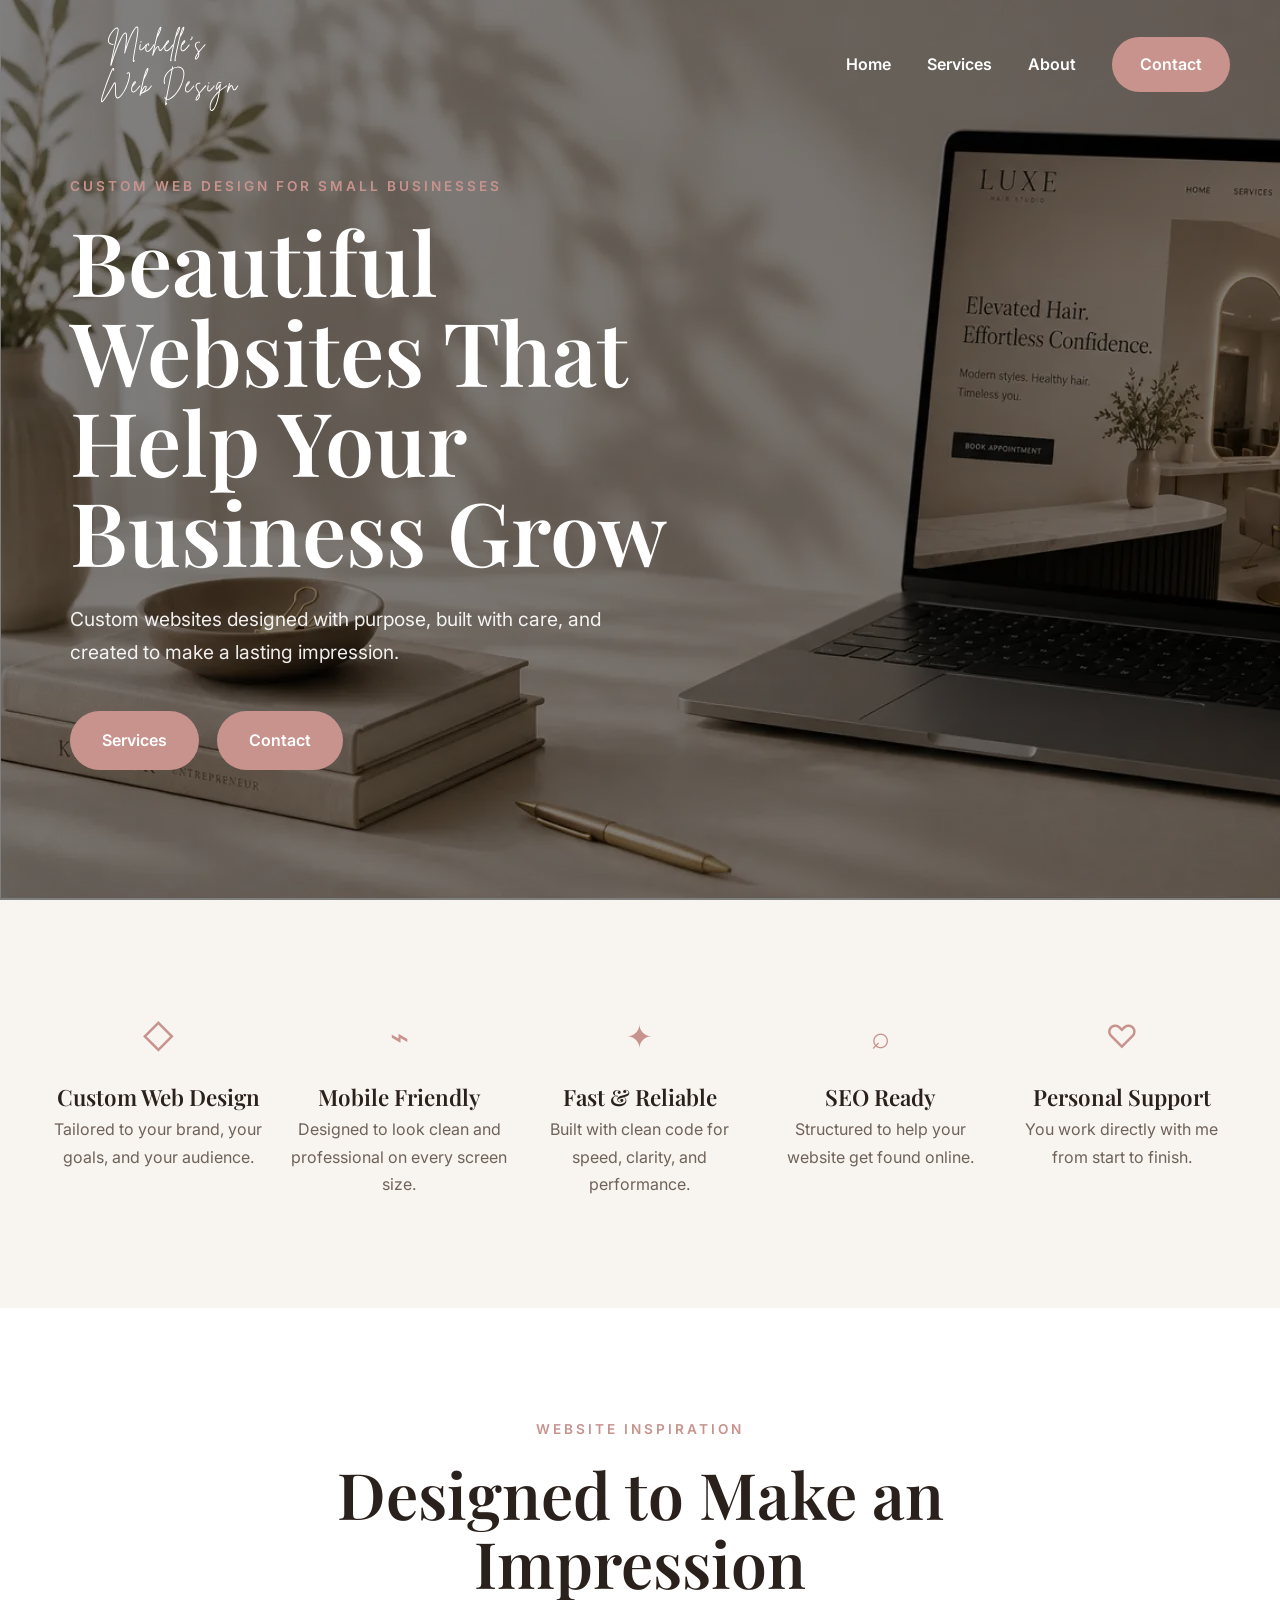
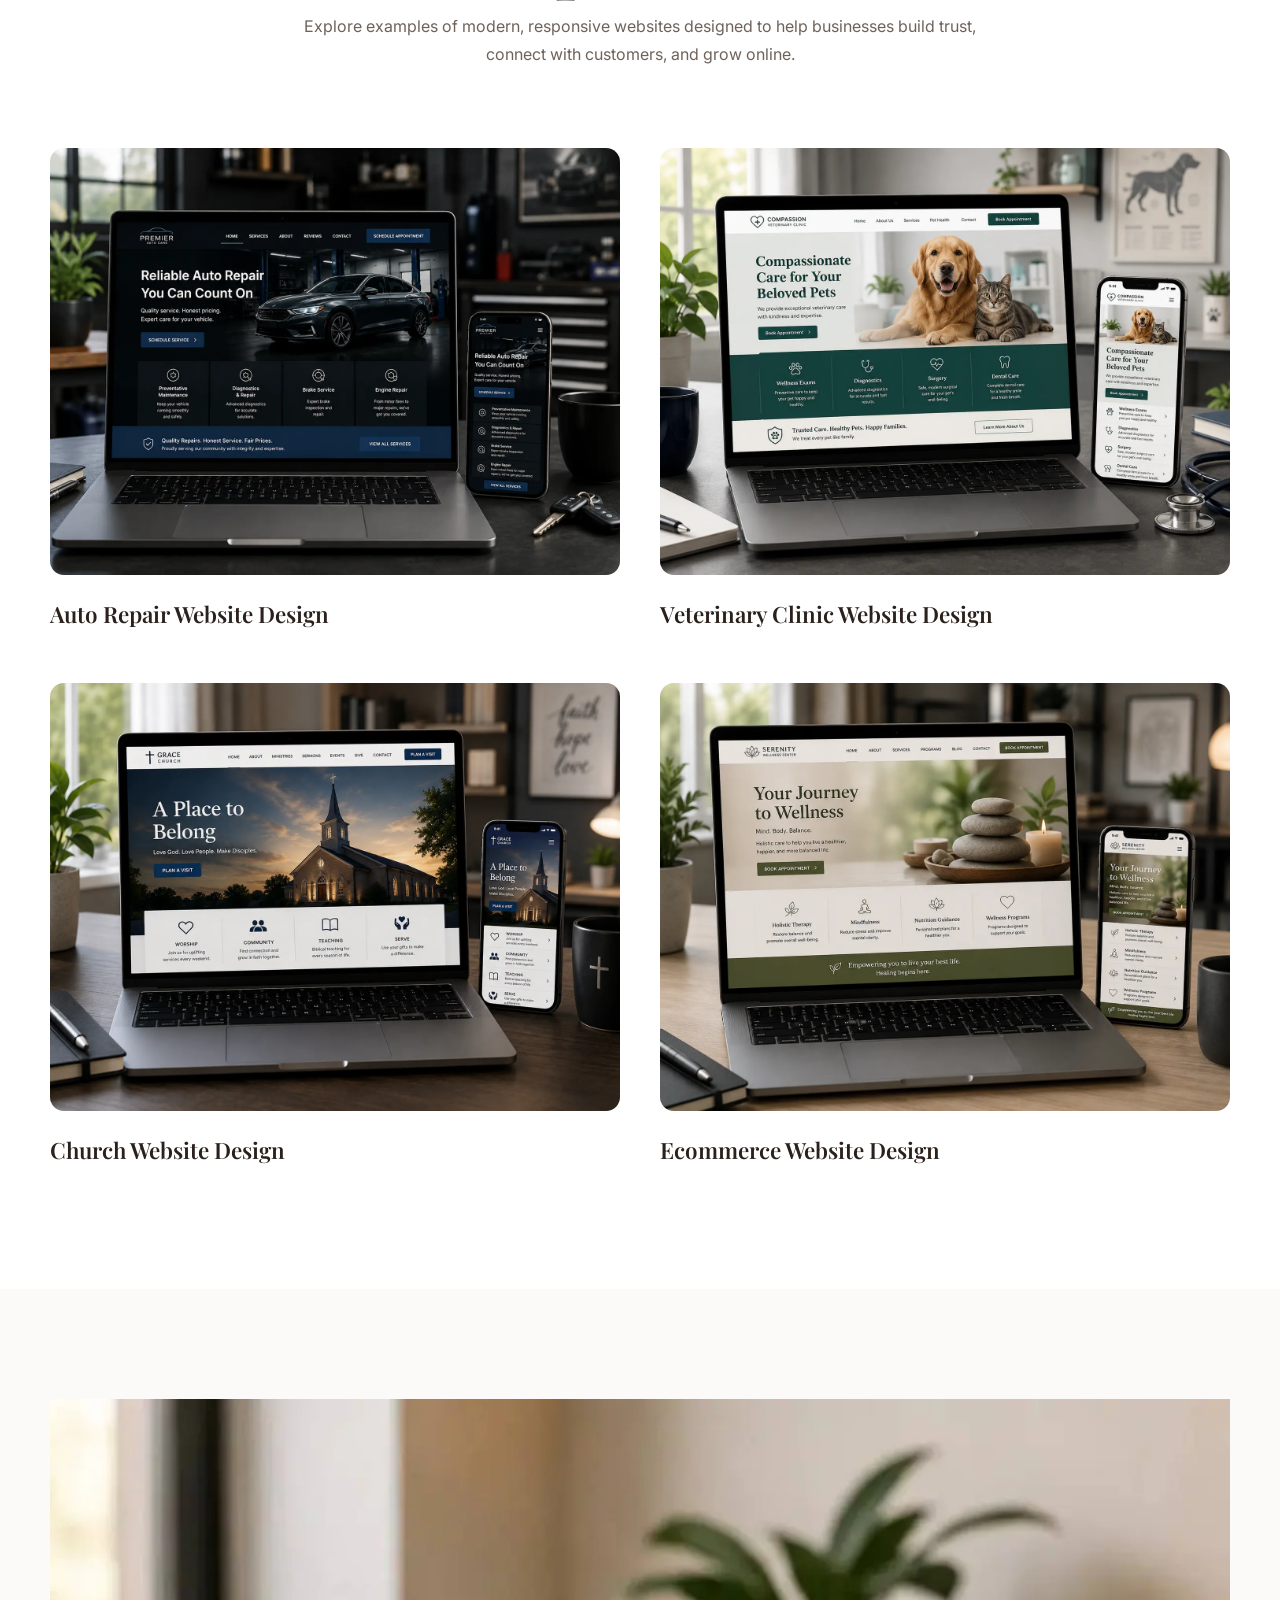
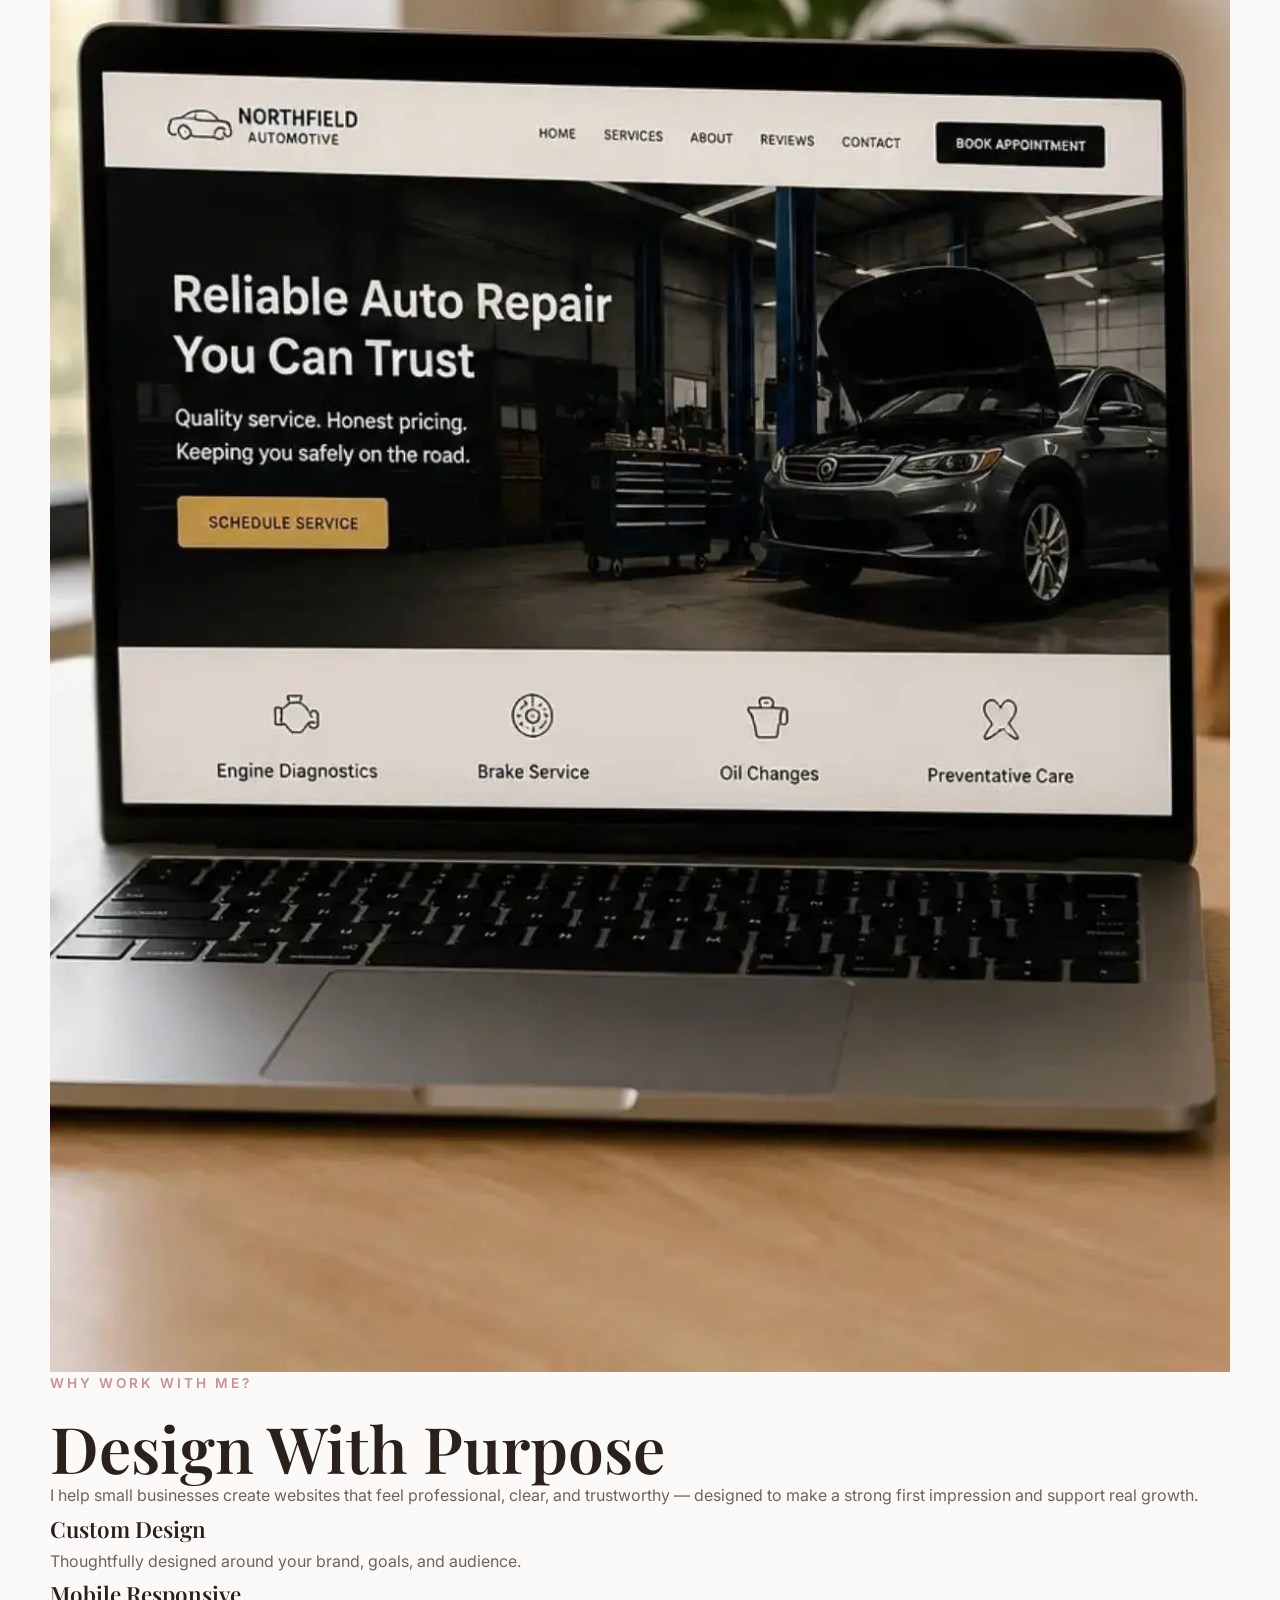
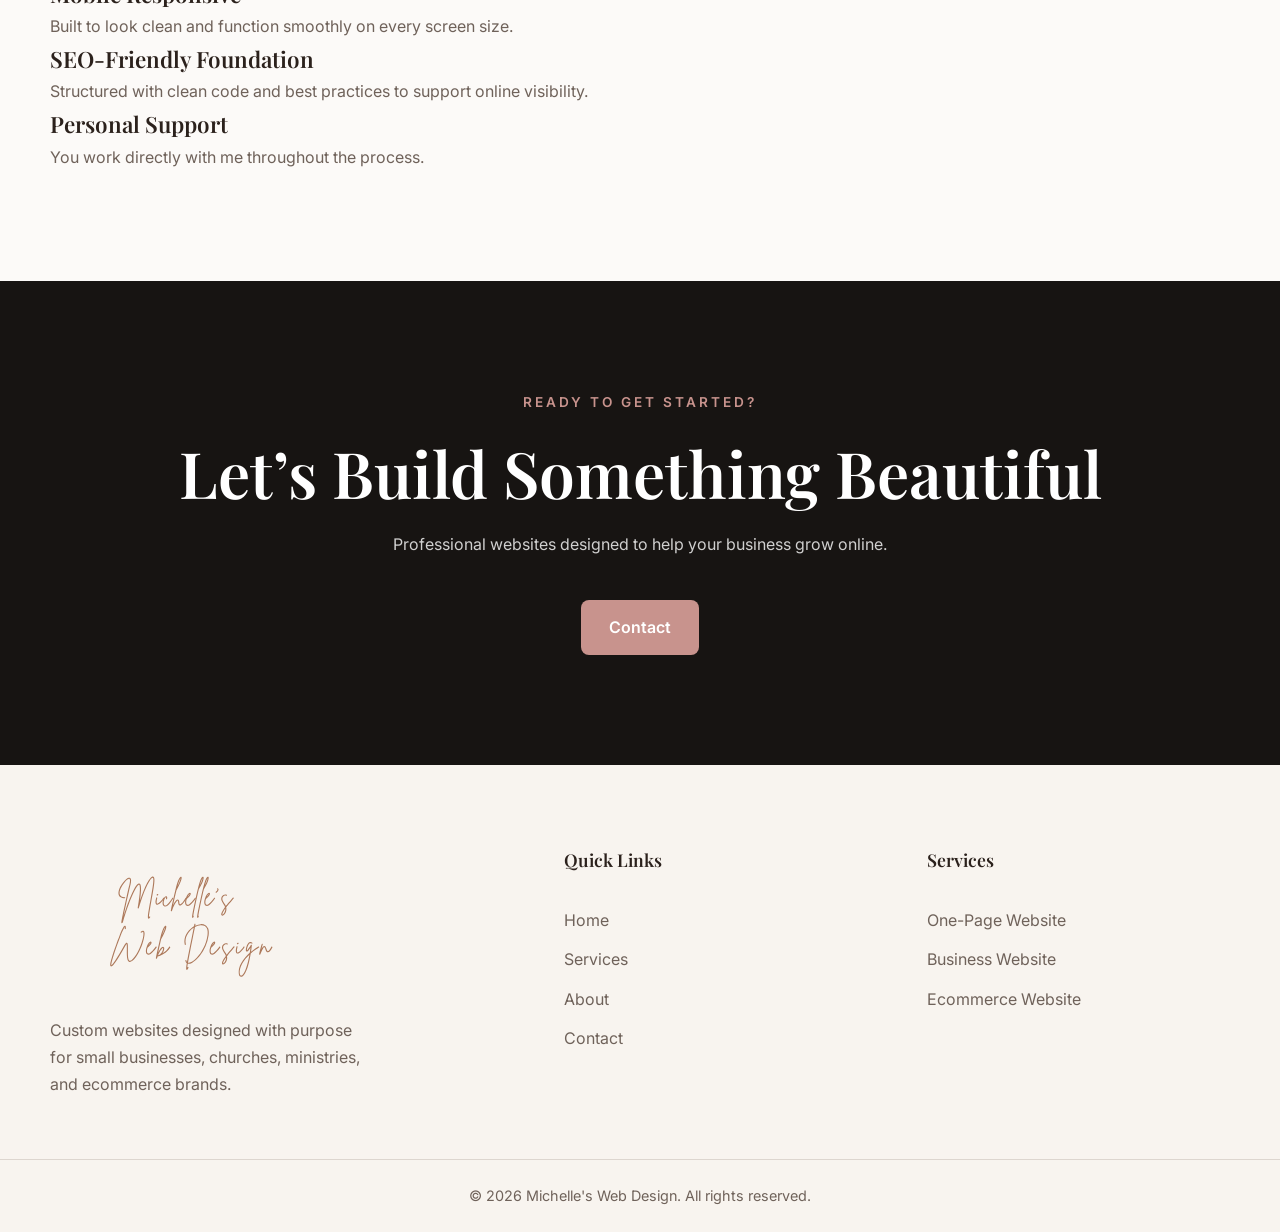
==== index.html @ 55eede8a "Refactor 'why-section' layout and content Refactor the 'why-section' to improve structure and clarit" ====
<!DOCTYPE html>
<html lang="en">
  
<head>
  <meta charset="UTF-8" />
  <meta name="viewport" content="width=device-width, initial-scale=1.0, viewport-fit=cover" />

  <title>Michelle's Web Design | Custom Websites for Small Businesses</title>

  <meta name="description" content="Michelle's Web Design creates custom, mobile-friendly websites for small businesses, churches, ministries, and ecommerce brands." />

   <!-- Meta Verify -->
  <meta name="facebook-domain-verification" content="8gvyw3lcbduxsq30s7hhuunamxl0xa" />

  <!-- Open Graph -->
  <meta property="og:title" content="Michelle's Web Design" />
  <meta property="og:description" content="Custom websites for small businesses, churches, ministries, ecommerce stores, and events." />
  <meta property="og:image" content="https://michelleswebdesign.net/images/social-share.jpg" />
  <meta property="og:url" content="https://michelleswebdesign.net/" />
  <meta property="og:type" content="website" />

  <!-- Twitter/X -->
  <meta name="twitter:card" content="summary_large_image" />
  <meta name="twitter:title" content="Michelle's Web Design" />
  <meta name="twitter:description" content="Beautiful websites designed with purpose." />
  <meta name="twitter:image" content="https://michelleswebdesign.net/images/social-share.jpg" />

  <link rel="stylesheet" href="css/style.css">

  <link rel="preconnect" href="https://fonts.googleapis.com">
  <link rel="preconnect" href="https://fonts.gstatic.com" crossorigin>
  <link href="https://fonts.googleapis.com/css2?family=Inter:wght@400;500;600;700&family=Playfair+Display:wght@500;600;700&display=swap" rel="stylesheet">
</head>

<body>

  <header class="site-header">
    <div class="container nav-container">
      
      <a href="index.html" class="logo">
        
        <span class="nav-logo-wrap">
         <img
          src="images/michelles-web-design-logo.svg"
          alt="Michelle's Web Design logo"
          class="nav-logo">
        </span>
      
        <span class="logo-text">
          Michelle's
          <small>Web Design</small>
        </span>
      </a>

      <button class="menu-toggle" aria-label="Open navigation menu">
        ☰
      </button>

      <nav class="nav-menu">
         <a href="index.html">Home</a>
         <a href="services.html">Services</a>
         <a href="about.html">About</a>
         <a href="contact.html" class="nav-cta">Contact</a>
      </nav>
    </div>
  </header>

  <main>

    <section class="hero">
      <div class="hero-overlay"></div>

      <div class="container hero-content">
        <p class="eyebrow">Custom Web Design for Small Businesses</p>

        <h1>Beautiful Websites That Help Your Business Grow</h1>

        <p class="hero-description">
          Custom websites designed with purpose, built with care, and created to make a lasting impression.
        </p>

        <div class="hero-buttons">
          <a href="services.html" class="btn btn-primary">Services</a>
          <a href="#contact" class="btn btn-primary">Contact</a>
        </div>
      </div>
    </section>

    <section class="benefits" id="services">
      <div class="container benefits-grid">

        <div class="benefit-card">
          <span class="benefit-icon">◇</span>
          <h3>Custom Web Design</h3>
          <p>Tailored to your brand, your goals, and your audience.</p>
        </div>

        <div class="benefit-card">
          <span class="benefit-icon">⌁</span>
          <h3>Mobile Friendly</h3>
          <p>Designed to look clean and professional on every screen size.</p>
        </div>

        <div class="benefit-card">
          <span class="benefit-icon">✦</span>
          <h3>Fast & Reliable</h3>
          <p>Built with clean code for speed, clarity, and performance.</p>
        </div>

        <div class="benefit-card">
          <span class="benefit-icon">⌕</span>
          <h3>SEO Ready</h3>
          <p>Structured to help your website get found online.</p>
        </div>

        <div class="benefit-card">
          <span class="benefit-icon">♡</span>
          <h3>Personal Support</h3>
          <p>You work directly with me from start to finish.</p>
        </div>

      </div>
    </section>

    <section class="featured-work" id="work">
    <div class="container">

        <div class="section-heading">
            <p class="eyebrow">Website Inspiration</p>

            <h2>Designed to Make an Impression</h2>

            <p>
                Explore examples of modern, responsive websites designed to help businesses build trust, connect with customers, and grow online.
            </p>
        </div>

        <div class="work-grid">

            <article class="work-card">
                <div class="work-image">
                    <img src="images/auto-repair-website-design.webp" alt="Responsive Auto Repair Website Design">
                </div>

                <h3>Auto Repair Website Design</h3>
            </article>

            <article class="work-card">
                <div class="work-image">
                    <img src="images/veterinary-clinic-website-design.webp" alt="Responsive Veterinary Clinic Website Design">
                </div>

                <h3>Veterinary Clinic Website Design</h3>
            </article>

            <article class="work-card">
                <div class="work-image">
                    <img src="images/church-website-design.webp" alt="Responsive Church Website Design">
                </div>

                <h3>Church Website Design</h3>
            </article>

            <article class="work-card">
                <div class="work-image">
                    <img src="images/ecommerce-website-design.webp" alt="Responsive Ecommerce Website Design">
                </div>

                <h3>Ecommerce Website Design</h3>
            </article>

        </div>

    </div>
</section>

<section class="why-section" id="why">
  <div class="container">

    <div class="why-feature-image">
      <img
        src="images/why-work-with-me-custom-website-design-workspace.webp"
        alt="Responsive website design displayed on desktop and mobile devices">
    </div>

    <div class="why-feature-content">
      <p class="eyebrow">Why Work With Me?</p>
      <h2>Design With Purpose</h2>
      <p>
        I help small businesses create websites that feel professional, clear, and trustworthy — designed to make a strong first impression and support real growth.
      </p>

      <div class="why-feature-list">
        <div>
          <h3>Custom Design</h3>
          <p>Thoughtfully designed around your brand, goals, and audience.</p>
        </div>

        <div>
          <h3>Mobile Responsive</h3>
          <p>Built to look clean and function smoothly on every screen size.</p>
        </div>

        <div>
          <h3>SEO-Friendly Foundation</h3>
          <p>Structured with clean code and best practices to support online visibility.</p>
        </div>

        <div>
          <h3>Personal Support</h3>
          <p>You work directly with me throughout the process.</p>
        </div>
      </div>
    </div>

  </div>
</section>
    
<section class="final-cta" id="contact">
    <div class="container final-cta-content">
        <p class="eyebrow">Ready to Get Started?</p>

        <h2>Let’s Build Something Beautiful</h2>

        <p class="final-cta-copy">
            Professional websites designed to help your business grow online.
        </p>

<a href="contact.html" class="final-cta-button">Contact</a>
    </div>
</section>

  </main>

<footer class="footer">
  <div class="container footer-grid">

<div class="footer-brand">
  <div class="footer-logo-wrap">
    <img
      src="images/michelles-web-design-logo.svg"
      alt="Michelle's Web Design logo"
      class="footer-logo">
  </div>

  <p class="footer-description">
    Custom websites designed with purpose for small businesses, churches, ministries, and ecommerce brands.
  </p>
</div>

    <div class="footer-links">
      <h3>Quick Links</h3>

      <a href="index.html">Home</a>
      <a href="services.html">Services</a>
      <a href="about.html">About</a>
      <a href="contact.html">Contact</a>
    </div>

    <div class="footer-links">
      <h3>Services</h3>

      <a href="services.html">One-Page Website</a>
      <a href="services.html">Business Website</a>
      <a href="services.html">Ecommerce Website</a>
    </div>

  </div>

  <div class="footer-bottom">
    <div class="container">
      <p>© 2026 Michelle's Web Design. All rights reserved.</p>
    </div>
  </div>
</footer>
  
  <script src="js/script.js"></script>
</body>
</html>
---- css/style.css ----
/* =========================
   RESET
========================= */

* {
    margin: 0;
    padding: 0;
    box-sizing: border-box;
}

img {
    max-width: 100%;
    display: block;
}

html {
    scroll-behavior: smooth;
}

/* =========================
   VARIABLES
========================= */

:root {
    --black: #171412;
    --white: #FFFFFF;
    --rose: #C8938D;
   --rose-dark: #B77D77;
    --text: #2B211C;
    --text-light: #6F625A;
    --bg-soft: #F8F4EF;
}

/* =========================
   BASE
========================= */

body {
    font-family: 'Inter', sans-serif;
    color: var(--text);
    background: var(--white);
    line-height: 1.7;
}

h1,
h2,
h3 {
    font-family: 'Playfair Display', serif;
    font-weight: 600;
}

h1 {
    font-size: clamp(3.5rem, 7vw, 5.5rem);
    line-height: 1.02;
}

h2 {
    font-size: clamp(2.5rem, 5vw, 4rem);
    line-height: 1.08;
}

h3 {
    font-size: 1.4rem;
}

p {
    color: var(--text-light);
}

/* =========================
   LAYOUT
========================= */

.container {
    width: min(1180px, calc(100% - 40px));
    margin: 0 auto;
}

section {
    padding: 110px 0;
}

.section-heading {
    text-align: center;
    max-width: 700px;
    margin: 0 auto 80px;
}

.section-heading h2 {
    margin-bottom: 16px;
}

/* =========================
   TYPOGRAPHY
========================= */

.eyebrow {
    color: var(--rose);
    font-size: .85rem;
    text-transform: uppercase;
    letter-spacing: 3px;
    font-weight: 600;
    margin-bottom: 18px;
}

/* =========================
   BUTTONS
========================= */

.btn {
    display: inline-flex;
    align-items: center;
    justify-content: center;
    padding: 16px 32px;
    border: none;
    border-radius: 999px;
    text-decoration: none;
    font-weight: 600;
    font-family: inherit;
    font-size: inherit;
    cursor: pointer;
    transition: all .3s ease;
    appearance: none;
    -webkit-appearance: none;
}

.btn-primary {
    background: var(--rose);
    color: white;
}

.btn-primary:hover {
    background: var(--rose-dark);
    transform: translateY(-2px);
}

.btn-secondary {
    border: 1px solid rgba(255,255,255,.45);
    color: white;
}

.btn-secondary:hover {
    background: rgba(255,255,255,.08);
}

/* =========================
   HEADER & NAV
========================= */

/* Shared header layout */
.site-header,
.page-header {
    width: 100%;
    z-index: 1000;
    padding: 22px 0;
}

.site-header {
    position: absolute;
    top: 0;
    left: 0;
    background: transparent;
    backdrop-filter: none;
    padding-top: env(safe-area-inset-top);
}

/* Interior page header: sits in normal page flow */
.page-header {
    position: relative;
    background: var(--bg-soft);
}

/* Navigation layout */
.nav-container {
    display: flex;
    justify-content: space-between;
    align-items: center;
}

/* Logo area */
.logo {
    text-decoration: none;
    display: flex;
    align-items: center;
    gap: 0;
}

.nav-logo-wrap {
    width: 220px;
    max-width: 220px;
    flex-shrink: 0;
}

.nav-logo {
    width: 175%;
    height: auto;
    display: block;
}

/* Make homepage hero logo white */
.site-header .nav-logo {
    filter: brightness(0) invert(1);
}

.logo-text {
    display: none;
}

.logo-text small {
    font-size: .9rem;
    font-weight: 500;
}

/* Desktop nav links */
.nav-menu {
    display: flex;
    align-items: center;
    gap: 36px;
}

.nav-menu a {
    text-decoration: none;
    font-weight: 600;
}

/* Homepage colors */
.site-header .logo,
.site-header .nav-menu a,
.site-header .menu-toggle {
    color: white;
}

/* Interior page colors */
.page-header .logo,
.page-header .nav-menu a,
.page-header .menu-toggle {
    color: var(--text);
}

/* Contact CTA */
.nav-cta {
    background: var(--rose);
    color: white !important;
    padding: 14px 28px;
    border-radius: 999px;
    font-weight: 700;
    transition: all .3s ease;
}

.nav-cta:hover {
    background: var(--rose-dark);
    transform: translateY(-2px);
}

/* Mobile hamburger hidden on desktop */
.menu-toggle {
    display: none;
}

/* =========================
   FOOTER
========================= */

.footer {
    background: var(--bg-soft);
    padding-top: 80px;
}

.footer-grid {
    display: grid;
    grid-template-columns: 1.5fr 1fr 1fr;
    gap: 60px;
    padding-bottom: 60px;
}

.footer-brand {
    display: flex;
    flex-direction: column;
    align-items: flex-start;
}

.footer-logo-wrap {
    width: 260px;
    max-width: 260px;
    margin-bottom: 20px;
}

.footer-logo {
    width: 100%;
    height: auto;
    display: block;
}

.footer-description {
    color: var(--text-light);
    max-width: 320px;
}

.footer-links {
    display: flex;
    flex-direction: column;
    align-items: flex-start;
    gap: 12px;
}

.footer-links h3 {
    color: var(--text);
    margin-bottom: 20px;
    font-size: 1.1rem;
}

.footer-links a {
    color: var(--text-light);
    text-decoration: none;
    transition: color .3s ease;
}

.footer-links a:hover {
    color: var(--rose);
}

.footer-bottom {
    border-top: 1px solid #ddd6cf;
    padding: 24px 0;
    text-align: center;
}

.footer-bottom p {
    color: var(--text-light);
    font-size: .9rem;
}

/* =========================
   HOMEPAGE HERO
========================= */

.hero {
    min-height: 100vh;
    background-image:
        linear-gradient(rgba(0,0,0,.50), rgba(0,0,0,.50)),
        url('../images/custom-web-design-workspace.webp');
    background-size: cover;
    background-position: 86% 52;
    display: flex;
    align-items: center;
}

.hero-content {
    max-width: 700px;
    color: white;
    padding-top: 45px;
    transform: translateX(-220px);
}

.hero-content h1,
.hero-description,
.hero-buttons,
.hero-content .eyebrow {
    text-align: left;
}

.hero-content h1 {
    color: white;
    margin-bottom: 28px;
}

.hero-description {
    color: rgba(255,255,255,.92);
    font-size: 1.2rem;
    margin-bottom: 42px;
    max-width: 600px;
}

.hero-buttons {
    display: flex;
    gap: 18px;
    flex-wrap: wrap;
}

/* =========================
   PAGE HERO
========================= */

.page-hero {
    padding: 70px 0 80px;
    background: var(--bg-soft);
    text-align: center;
}

.page-hero h1 {
    margin-bottom: 24px;
}

.page-hero p {
    max-width: 700px;
    margin: 0 auto;
}
/* =========================
   BENEFITS
========================= */

.benefits {
    background: var(--bg-soft);
}

.benefits-grid {
    display: grid;
    grid-template-columns: repeat(5, 1fr);
    gap: 24px;
}

.benefit-card {
    text-align: center;
}

.benefit-icon {
    color: var(--rose);
    font-size: 2rem;
    margin-bottom: 14px;
    display: block;
}

/* =========================
   PORTFOLIO
========================= */

.work-grid {
    display: grid;
    grid-template-columns: repeat(2, 1fr);
    gap: 40px;
}

.work-card h3 {
    margin-bottom: 10px;
}

.work-image {
    aspect-ratio: 4/3;
    border-radius: 14px;
    overflow: hidden;
    margin-bottom: 20px;
}

.work-image img {
    width: 100%;
    height: 100%;
    object-fit: cover;
    display: block;
}

.work-card:hover .work-image img {
    transform: scale(1.03);
    transition: transform .3s ease;
}

.project-link {
    color: var(--rose);
    text-decoration: none;
    font-weight: 600;
}

/* =========================
   WHY SECTION
========================= */

.why-section {
    background: #fcfaf8;
}

.why-grid {
    display: grid;
    grid-template-columns: 1.15fr 0.85fr;
    gap: 60px;
    align-items: center;
}

.why-image {
    align-self: center;
}

.why-image img {
    width: 100%;
    aspect-ratio: 4 / 3;
    height: auto;
    object-fit: cover;
    object-position: center center;
    border-radius: 14px;
    box-shadow: 0 24px 50px rgba(0,0,0,.10);
}

.why-content {
    margin-bottom: 34px;
}

.why-item {
    margin-bottom: 34px;
}

.why-item h3 {
    margin-bottom: 8px;
}

.why-item p {
    max-width: 560px;
}

/* =========================
   FINAL CTA
========================= */

.final-cta {
    background: var(--black);
    color: white;
    text-align: center;
    padding: 110px 0;
}

.final-cta-content {
    display: flex;
    flex-direction: column;
    align-items: center;
}

.final-cta .eyebrow {
    margin-bottom: 24px;
}

.final-cta h2 {
    color: white;
    margin-bottom: 24px;
}

.final-cta-copy {
    color: rgba(255,255,255,.8);
    max-width: 560px;
    margin: 0 auto 42px;
}

.final-cta-button {
    display: inline-flex;
    align-items: center;
    justify-content: center;
    background: var(--rose);
    color: white;
    padding: 14px 28px;
    border-radius: 8px;
    text-decoration: none;
    font-weight: 600;
}

.final-cta-button:hover {
    background: var(--rose-dark);
}

/* =========================
   CONTACT PAGE
========================= */

.contact-section {
    padding: 100px 0;
}

.contact-grid {
    display: grid;
    grid-template-columns: 1fr 1.2fr;
    gap: 80px;
    align-items: start;
}

.contact-info h2 {
    margin-bottom: 20px;
}

.contact-info p {
    margin-bottom: 24px;
}

.contact-detail {
    margin-top: 32px;
}

.contact-detail h3 {
    margin-bottom: 8px;
}

.contact-detail a {
    color: var(--rose);
    text-decoration: none;
    font-weight: 600;
}

.contact-form {
    background: white;
    padding: 40px;
    border-radius: 24px;
    box-shadow: 0 20px 40px rgba(0,0,0,.08);
    display: flex;
    flex-direction: column;
    gap: 16px;
}

.contact-form label {
    font-weight: 600;
    color: var(--text);
}

.contact-form input,
.contact-form select,
.contact-form textarea {
    width: 100%;
    display: block;
    padding: 16px;
    border: 1px solid #ddd;
    border-radius: 12px;
    font-family: inherit;
    font-size: 1rem;
    background: white;
}

.contact-form textarea {
    resize: vertical;
    min-height: 180px;
}

.contact-form input:focus,
.contact-form select:focus,
.contact-form textarea:focus {
    outline: none;
    border-color: var(--rose);
}

.contact-form button {
    border: none;
    cursor: pointer;
    width: fit-content;
    margin-top: 10px;
}

/* =========================
   ABOUT PAGE
========================= */

.about-section {
    background: white;
}

.about-grid {
    display: grid;
    grid-template-columns: 1fr 1fr;
    gap: 80px;
    align-items: center;
}

.about-image img {
    width: 100%;
    border-radius: 24px;
    box-shadow: 0 20px 40px rgba(0,0,0,.08);
}

.about-content h2 {
    margin-bottom: 24px;
}

.about-content p {
    margin-bottom: 20px;
}

.about-values {
    background: var(--bg-soft);
}

.about-story {
    background: white;
}

.story-content {
    max-width: 800px;
    margin: 0 auto;
    text-align: center;
}

.story-content h2 {
    margin-bottom: 24px;
}

.story-content p {
    margin-bottom: 20px;
}

/* =========================
   SERVICES PAGE
========================= */

.packages-section {
    padding: 100px 0;
    background: var(--white);
}

.packages-grid {
    display: grid;
    grid-template-columns: repeat(2, 1fr);
    gap: 36px;
}

.package-card {
    border: 1px solid #ede8e3;
    border-radius: 24px;
    overflow: hidden;
    display: flex;
    flex-direction: column;
    transition: box-shadow .3s ease, transform .3s ease;
}

.package-card:hover {
    box-shadow: 0 20px 40px rgba(0,0,0,.08);
    transform: translateY(-4px);
}

.package-image {
    height: 180px;
    overflow: hidden;
    background: var(--bg-soft);
    display: flex;
    align-items: center;
    justify-content: center;
}

.package-image img {
    max-width: 85%;
    max-height: 85%;
    width: auto;
    height: auto;
    object-fit: contain;
    display: block;
}

.package-body {
    padding: 32px;
    display: flex;
    flex-direction: column;
    flex: 1;
}

.package-price {
    font-family: 'Playfair Display', serif;
    font-size: 2rem;
    font-weight: 700;
    color: var(--rose);
    margin-bottom: 8px;
}

.package-body h3 {
    font-size: 1.5rem;
    margin-bottom: 12px;
    color: var(--text);
}

.package-body > p {
    margin-bottom: 24px;
    line-height: 1.7;
}

.package-features {
    list-style: none;
    margin-bottom: 28px;
    display: flex;
    flex-direction: column;
    gap: 10px;
}

.package-features li {
    display: flex;
    align-items: flex-start;
    gap: 10px;
    color: var(--text-light);
    font-size: .95rem;
}

.package-features li::before {
    content: '✦';
    color: var(--rose);
    font-size: .7rem;
    margin-top: 5px;
    flex-shrink: 0;
}

.package-addons {
    margin: 24px 0 0;
    padding: 20px 0 0;
    border-top: 1px solid #ede8e3;
    display: flex;
    flex-direction: column;
    gap: 14px;
}

.package-addons label {
    display: flex;
    align-items: center;
    gap: 10px;
    font-size: .95rem;
    color: var(--text);
    line-height: 1.5;
}

.package-addons input[type="checkbox"] {
    accent-color: var(--rose);
    width: 16px;
    height: 16px;
    flex-shrink: 0;
}

.package-footer {
    margin-top: auto;
    padding-top: 24px;
    border-top: none;
    display: flex;
    align-items: center;
    justify-content: space-between;
    gap: 16px;
    flex-wrap: wrap;
}

.package-code {
    font-size: .8rem;
    color: var(--text-light);
    letter-spacing: 1px;
}

.bundle-section {
    background: var(--black);
    padding: 80px 0;
}

.bundle-card {
    max-width: 820px;
    margin: 0 auto;
    text-align: center;
}

.bundle-card .eyebrow {
    color: var(--rose);
}

.bundle-card h2 {
    color: white;
    margin-bottom: 16px;
}

.bundle-card > p {
    color: rgba(255,255,255,.75);
    max-width: 560px;
    margin: 0 auto 40px;
}

.bundle-price {
    display: inline-block;
    font-family: 'Playfair Display', serif;
    font-size: 3rem;
    font-weight: 700;
    color: var(--rose);
    margin-bottom: 36px;
}

.bundle-features {
    display: flex;
    flex-wrap: wrap;
    justify-content: center;
    gap: 14px;
    margin-bottom: 40px;
}

.bundle-tag {
    background: rgba(255,255,255,.08);
    border: 1px solid rgba(255,255,255,.15);
    color: white;
    padding: 10px 20px;
    border-radius: 999px;
    font-size: .9rem;
}

.addons-section {
    padding: 100px 0;
    background: var(--bg-soft);
}

.addons-grid {
    display: grid;
    grid-template-columns: repeat(3, 1fr);
    gap: 24px;
}

.addon-card {
    background: white;
    border-radius: 16px;
    padding: 28px;
    border: 1px solid #ede8e3;
    transition: box-shadow .3s ease;
}

.addon-card:hover {
    box-shadow: 0 10px 30px rgba(0,0,0,.07);
}

.addon-price {
    font-family: 'Playfair Display', serif;
    font-size: 1.4rem;
    font-weight: 700;
    color: var(--rose);
    margin-bottom: 8px;
}

.addon-card h3 {
    font-size: 1.1rem;
    margin-bottom: 10px;
    color: var(--text);
}

.addon-card p {
    font-size: .9rem;
    line-height: 1.6;
}

.addon-badge {
    display: inline-block;
    background: var(--bg-soft);
    color: var(--rose);
    font-size: .75rem;
    font-weight: 600;
    padding: 4px 10px;
    border-radius: 999px;
    margin-bottom: 12px;
    text-transform: uppercase;
    letter-spacing: 1px;
}

.services-cta {
    background: var(--white);
    padding: 100px 0;
    text-align: center;
}

.services-cta h2 {
    margin-bottom: 20px;
}

.services-cta p {
    max-width: 520px;
    margin: 0 auto 40px;
}


/* =========================
   RESPONSIVE
========================= */

@media (max-width: 992px) {

    .nav-menu {
        display: none;
    }

    .nav-menu.open {
        display: flex;
        flex-direction: column;
        position: absolute;
        top: 100%;
        left: 0;
        width: 100%;
        background: rgba(23, 20, 18, 0.96);
        padding: 24px 20px;
        gap: 20px;
        text-align: center;
        z-index: 1001;
    }

    .nav-menu.open a {
        color: white;
    }

    .menu-toggle {
        display: block;
        background: none;
        border: none;
        font-size: 2rem;
        cursor: pointer;
    }

    .site-header .menu-toggle {
        color: white;
    }

    .page-header .menu-toggle {
        color: var(--text);
    }

    .hero {
        background-image:
            linear-gradient(rgba(0,0,0,.55), rgba(0,0,0,.55)),
            url('../images/custom-web-design-workspace.webp');
    }

    .benefits-grid {
    grid-template-columns: 1fr;
    max-width: 340px;
    margin: 0 auto;
    }

    .work-grid,
    .why-grid,
    .about-grid,
    .packages-grid,
    .contact-grid {
        grid-template-columns: 1fr;
    }

    .addons-grid {
        grid-template-columns: repeat(2, 1fr);
    }

    .contact-grid {
        gap: 50px;
    }
}

@media (max-width: 768px) {

    section {
        padding: 80px 0;
    }

   section.hero {
    background-image:
        linear-gradient(rgba(0,0,0,.58), rgba(0,0,0,.58)),
        url('../images/custom-web-design-workspace.webp');
}
   .hero-content {
    transform: none;
}

   section.hero {
    min-height: 100svh;
    display: flex;
    align-items: flex-start;
    justify-content: center;
    padding: 160px 0 60px;
    background-size: cover;
    background-position: 10% center;
}

 section.hero .hero-content {
    text-align: left;
    padding-top: 0;
    margin-top: 0;
    padding-left: 24px;
    padding-right: 24px;
}

  section.hero .hero-content .eyebrow {
    max-width: 320px;
    margin: 0 0 20px;
    font-size: 0.72rem;
    letter-spacing: 2px;
    line-height: 1.8;
}

    h1 {
        font-size: 3rem;
        line-height: 1.05;
    }

    .hero-description {
        max-width: 320px;
        margin-left: auto;
        margin-right: auto;
        font-size: 1.05rem;
        line-height: 1.7;
    }

    .hero-buttons {
        justify-content: center;
    }

    .contact-form {
        padding: 28px;
    }

    .footer {
        padding-top: 55px;
    }

    .footer-grid {
        grid-template-columns: 1fr;
        gap: 28px;
        text-align: center;
        padding-bottom: 45px;
    }

    .footer-brand {
        display: flex;
        flex-direction: column;
        align-items: center;
    }

    .footer-logo-wrap {
        width: 125px;
        max-width: 125px;
        margin-bottom: 18px;
    }

    .footer-description {
        max-width: 100%;
        font-size: 1rem;
        line-height: 1.6;
    }

    .footer-links {
        align-items: center;
        gap: 10px;
    }

    .footer-links h3 {
        margin-bottom: 12px;
    }

    .footer-links a {
        font-size: 1rem;
    }

    .footer-bottom {
        padding: 20px 0;
    }

      .nav-logo {
        width: 100%;
        height: auto;
        display: block;
    }

    .logo-text {
        display: none;
    }

    .logo {
        gap: 0;
    }
}

@media (max-width: 600px) {

    .addons-grid {
        grid-template-columns: 1fr;
    }

    .bundle-price {
        font-size: 2.2rem;
    }
}
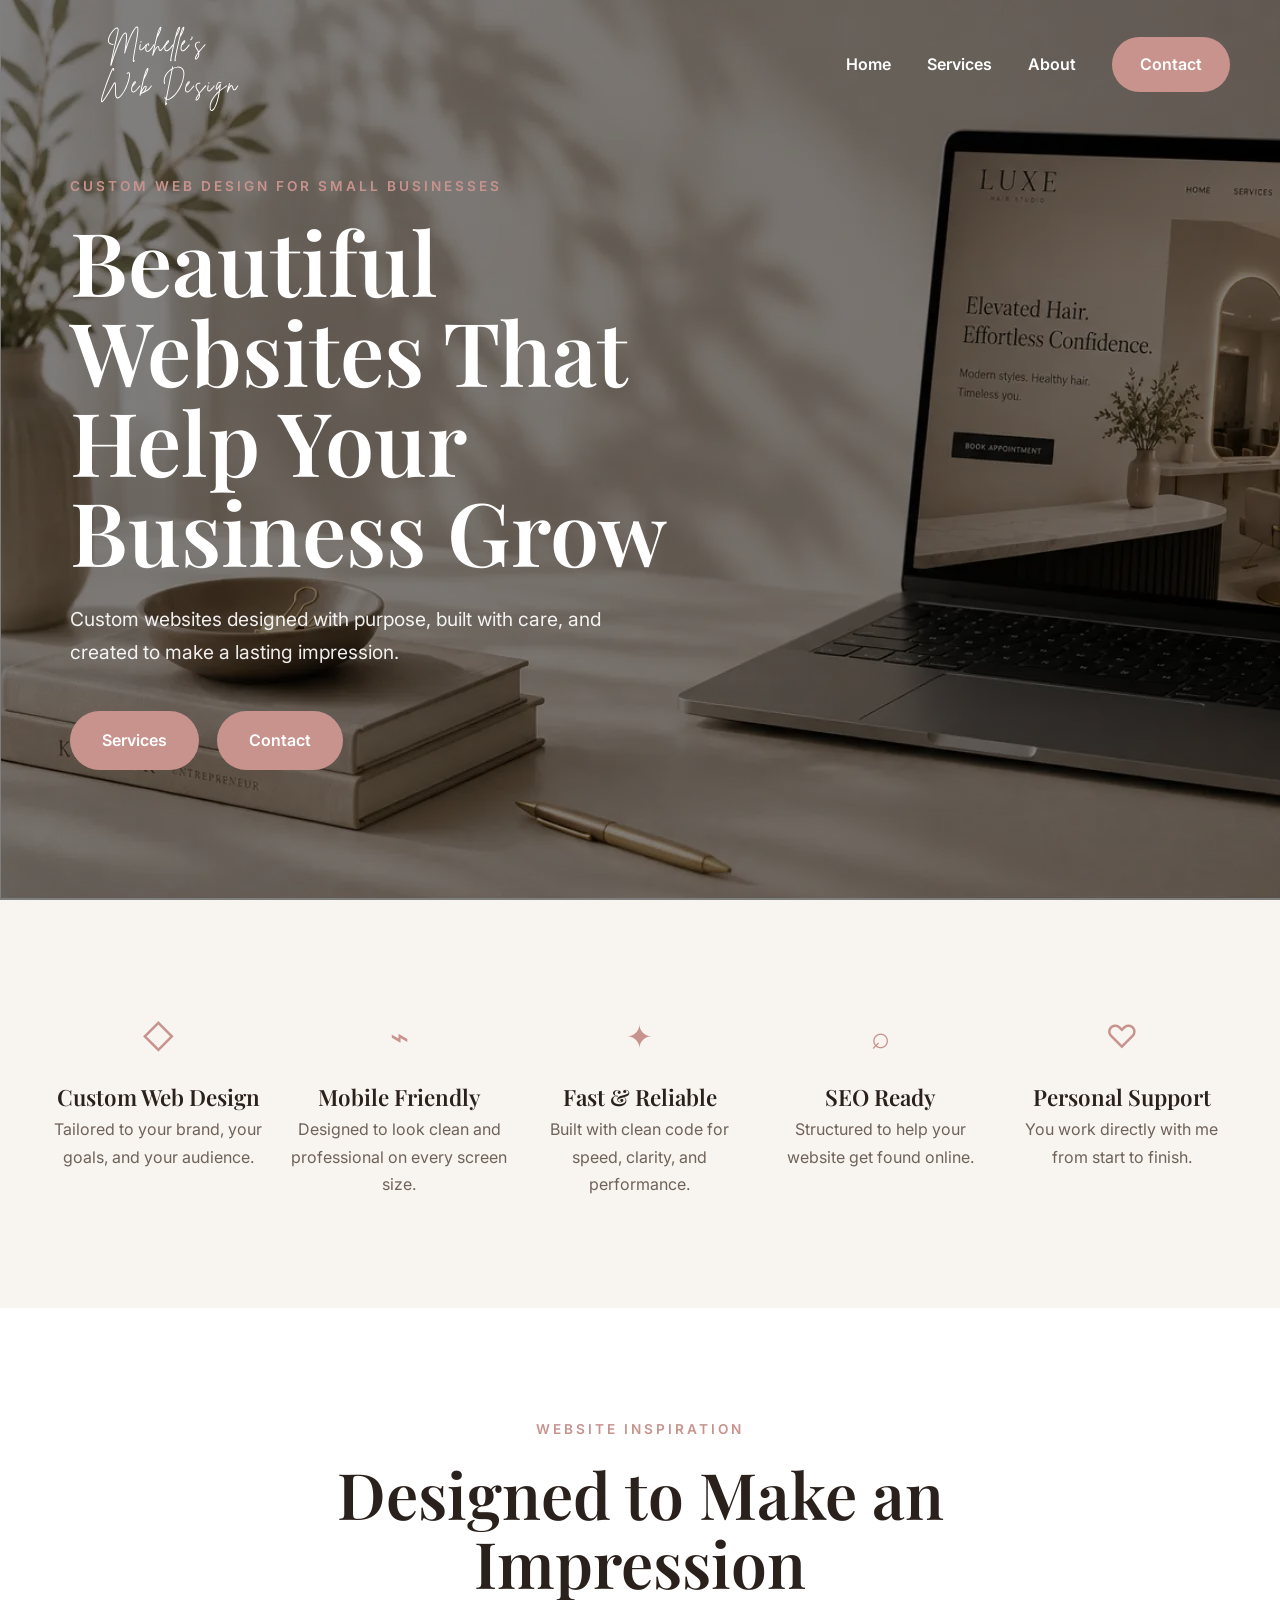
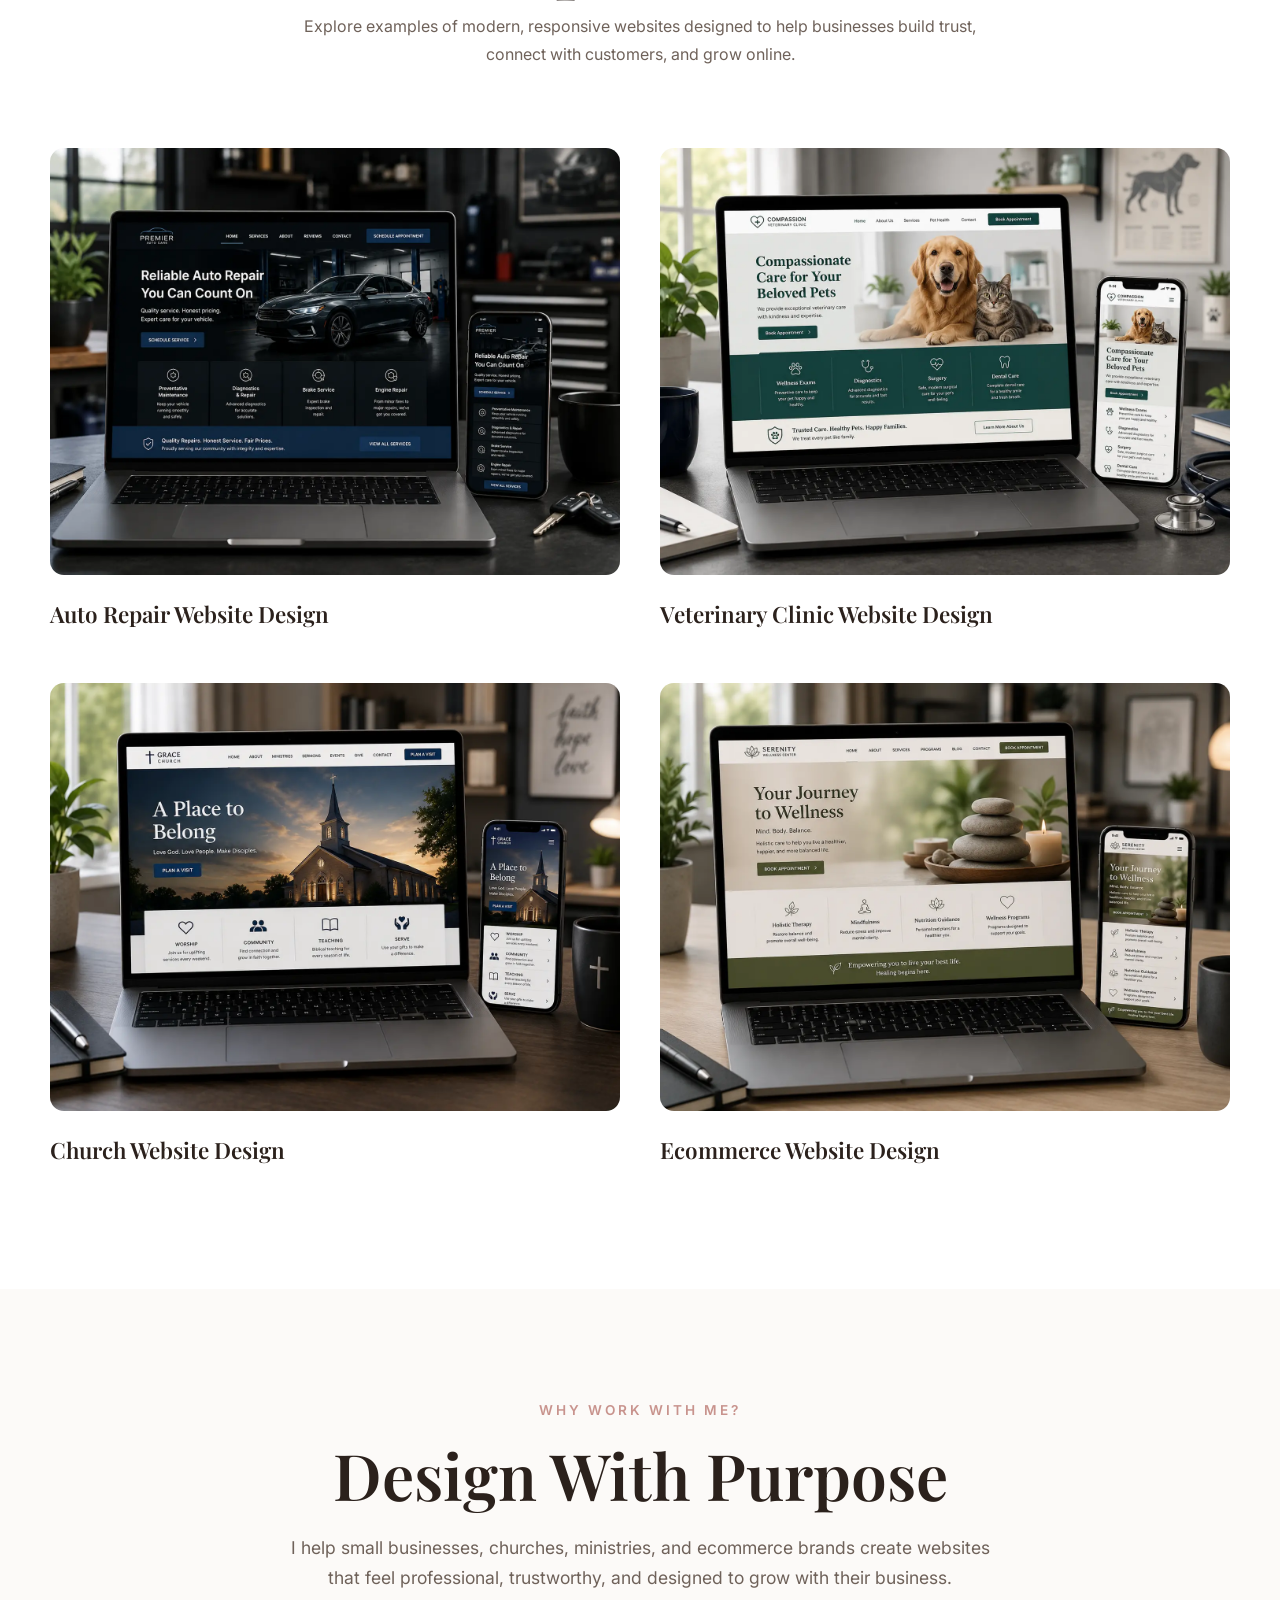
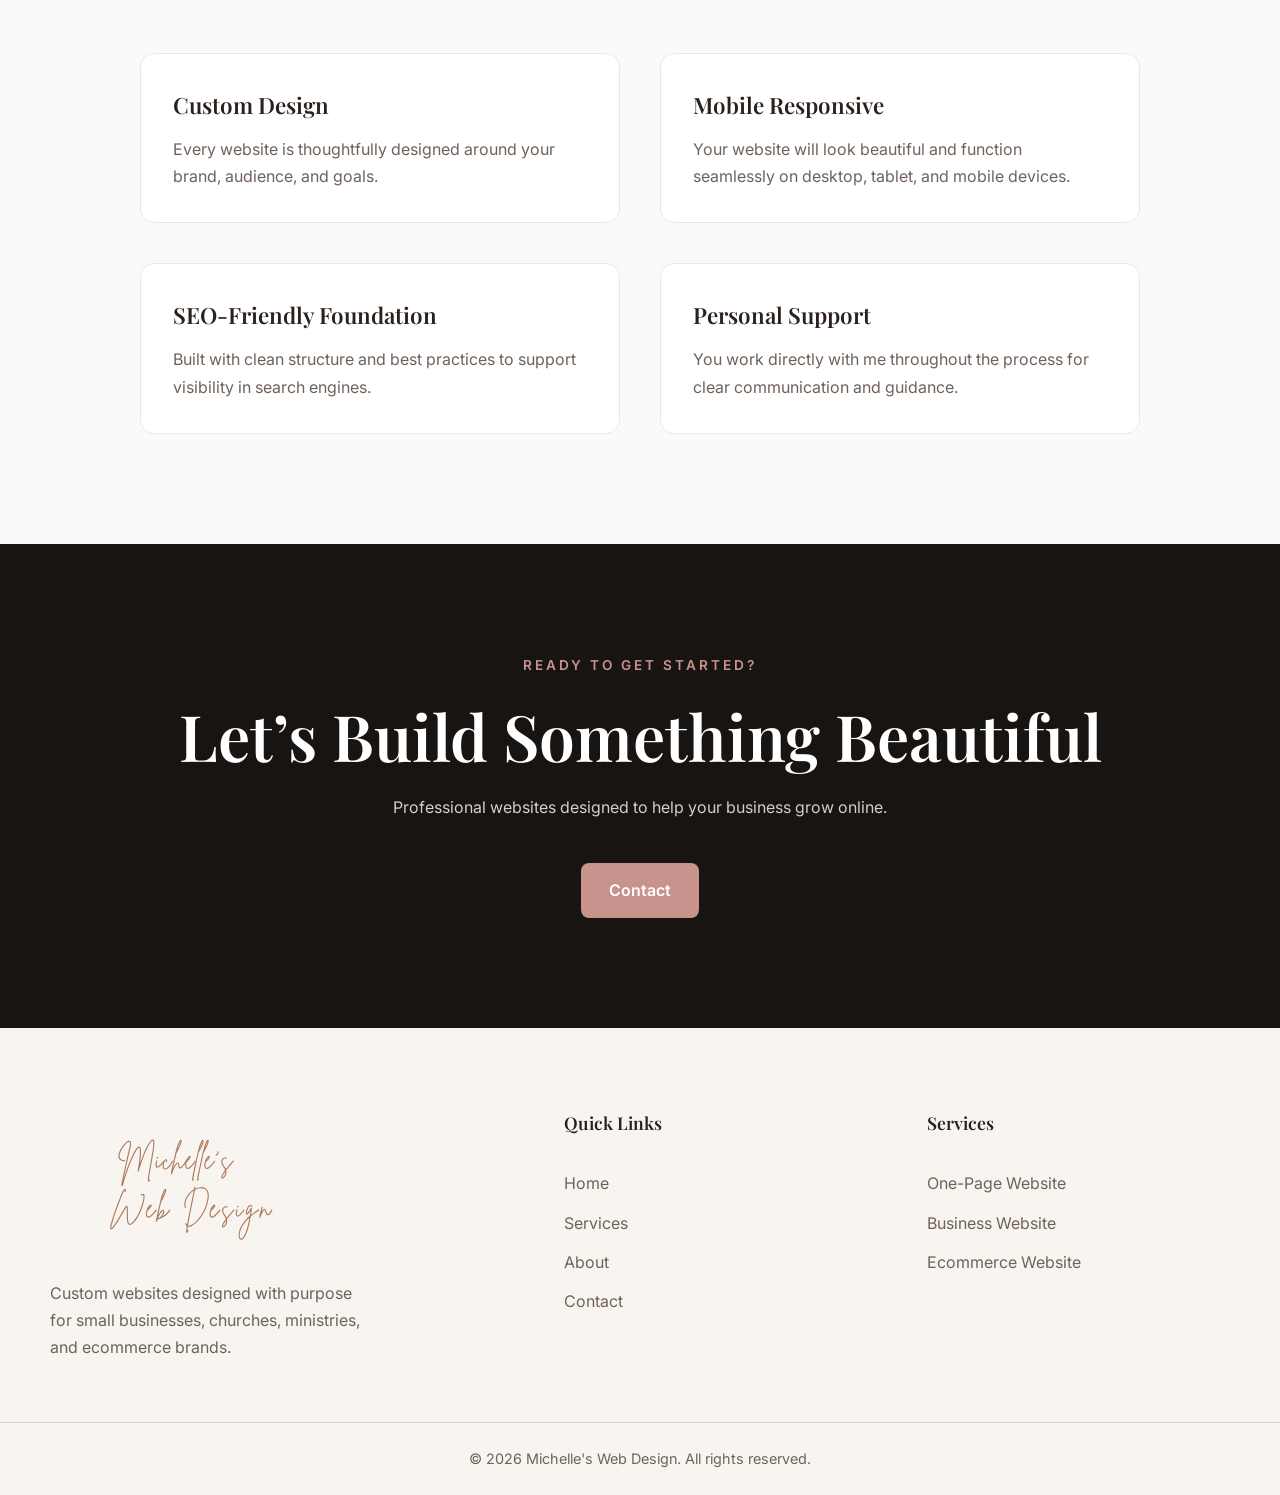
==== commit d82fb144: "Revise 'Why Work With Me?' section content Updated the content and structure of the 'Why Work With M" ====
--- a/index.html
+++ b/index.html
@@ -175,45 +175,41 @@
 </section>
 
 <section class="why-section" id="why">
-  <div class="container">
-
-    <div class="why-feature-image">
-      <img
-        src="images/why-work-with-me-custom-website-design-workspace.webp"
-        alt="Responsive website design displayed on desktop and mobile devices">
-    </div>
-
-    <div class="why-feature-content">
-      <p class="eyebrow">Why Work With Me?</p>
-      <h2>Design With Purpose</h2>
-      <p>
-        I help small businesses create websites that feel professional, clear, and trustworthy — designed to make a strong first impression and support real growth.
-      </p>
-
-      <div class="why-feature-list">
-        <div>
-          <h3>Custom Design</h3>
-          <p>Thoughtfully designed around your brand, goals, and audience.</p>
-        </div>
-
-        <div>
-          <h3>Mobile Responsive</h3>
-          <p>Built to look clean and function smoothly on every screen size.</p>
-        </div>
-
-        <div>
-          <h3>SEO-Friendly Foundation</h3>
-          <p>Structured with clean code and best practices to support online visibility.</p>
-        </div>
-
-        <div>
-          <h3>Personal Support</h3>
-          <p>You work directly with me throughout the process.</p>
-        </div>
-      </div>
-    </div>
-
-  </div>
+    <div class="container why-content-center">
+
+        <p class="eyebrow">Why Work With Me?</p>
+
+        <h2>Design With Purpose</h2>
+
+        <p class="why-intro">
+            I help small businesses, churches, ministries, and ecommerce brands create websites that feel professional, trustworthy, and designed to grow with their business.
+        </p>
+
+        <div class="why-feature-list">
+
+            <div class="why-item">
+                <h3>Custom Design</h3>
+                <p>Every website is thoughtfully designed around your brand, audience, and goals.</p>
+            </div>
+
+            <div class="why-item">
+                <h3>Mobile Responsive</h3>
+                <p>Your website will look beautiful and function seamlessly on desktop, tablet, and mobile devices.</p>
+            </div>
+
+            <div class="why-item">
+                <h3>SEO-Friendly Foundation</h3>
+                <p>Built with clean structure and best practices to support visibility in search engines.</p>
+            </div>
+
+            <div class="why-item">
+                <h3>Personal Support</h3>
+                <p>You work directly with me throughout the process for clear communication and guidance.</p>
+            </div>
+
+        </div>
+
+    </div>
 </section>
     
 <section class="final-cta" id="contact">
--- a/css/style.css
+++ b/css/style.css
@@ -465,45 +465,42 @@
 
 .why-section {
     background: #fcfaf8;
-}
-
-.why-grid {
+    padding: 110px 0;
+}
+
+.why-content-center {
+    max-width: 1000px;
+    margin: 0 auto;
+    text-align: center;
+}
+
+.why-content-center h2 {
+    margin-bottom: 24px;
+}
+
+.why-intro {
+    max-width: 700px;
+    margin: 0 auto 60px;
+    font-size: 1.1rem;
+}
+
+.why-feature-list {
     display: grid;
-    grid-template-columns: 1.15fr 0.85fr;
-    gap: 60px;
-    align-items: center;
-}
-
-.why-image {
-    align-self: center;
-}
-
-.why-image img {
-    width: 100%;
-    aspect-ratio: 4 / 3;
-    height: auto;
-    object-fit: cover;
-    object-position: center center;
+    grid-template-columns: repeat(2, 1fr);
+    gap: 40px;
+    text-align: left;
+}
+
+.why-item {
+    padding: 32px;
+    background: white;
     border-radius: 14px;
-    box-shadow: 0 24px 50px rgba(0,0,0,.10);
-}
-
-.why-content {
-    margin-bottom: 34px;
-}
-
-.why-item {
-    margin-bottom: 34px;
+    border: 1px solid #ede8e3;
 }
 
 .why-item h3 {
-    margin-bottom: 8px;
-}
-
-.why-item p {
-    max-width: 560px;
-}
-
+    margin-bottom: 12px;
+}
 /* =========================
    FINAL CTA
 ========================= */
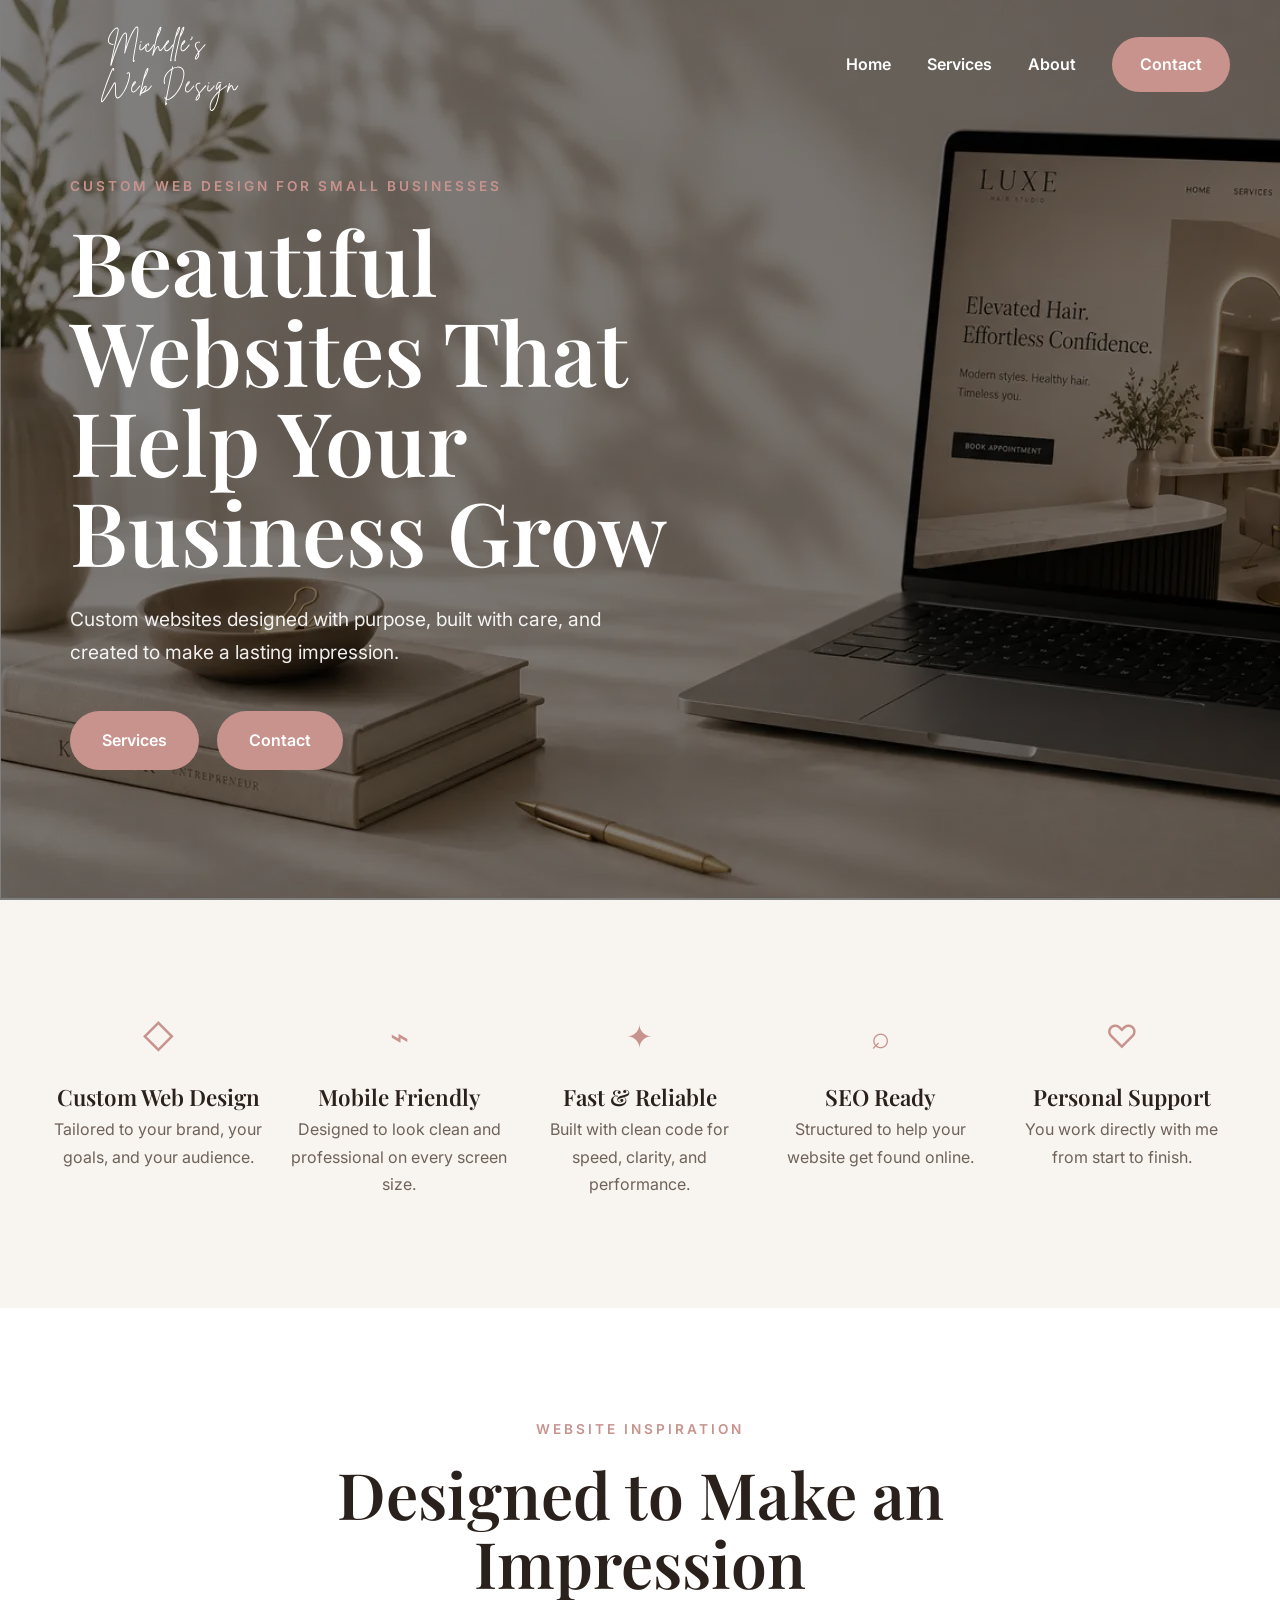
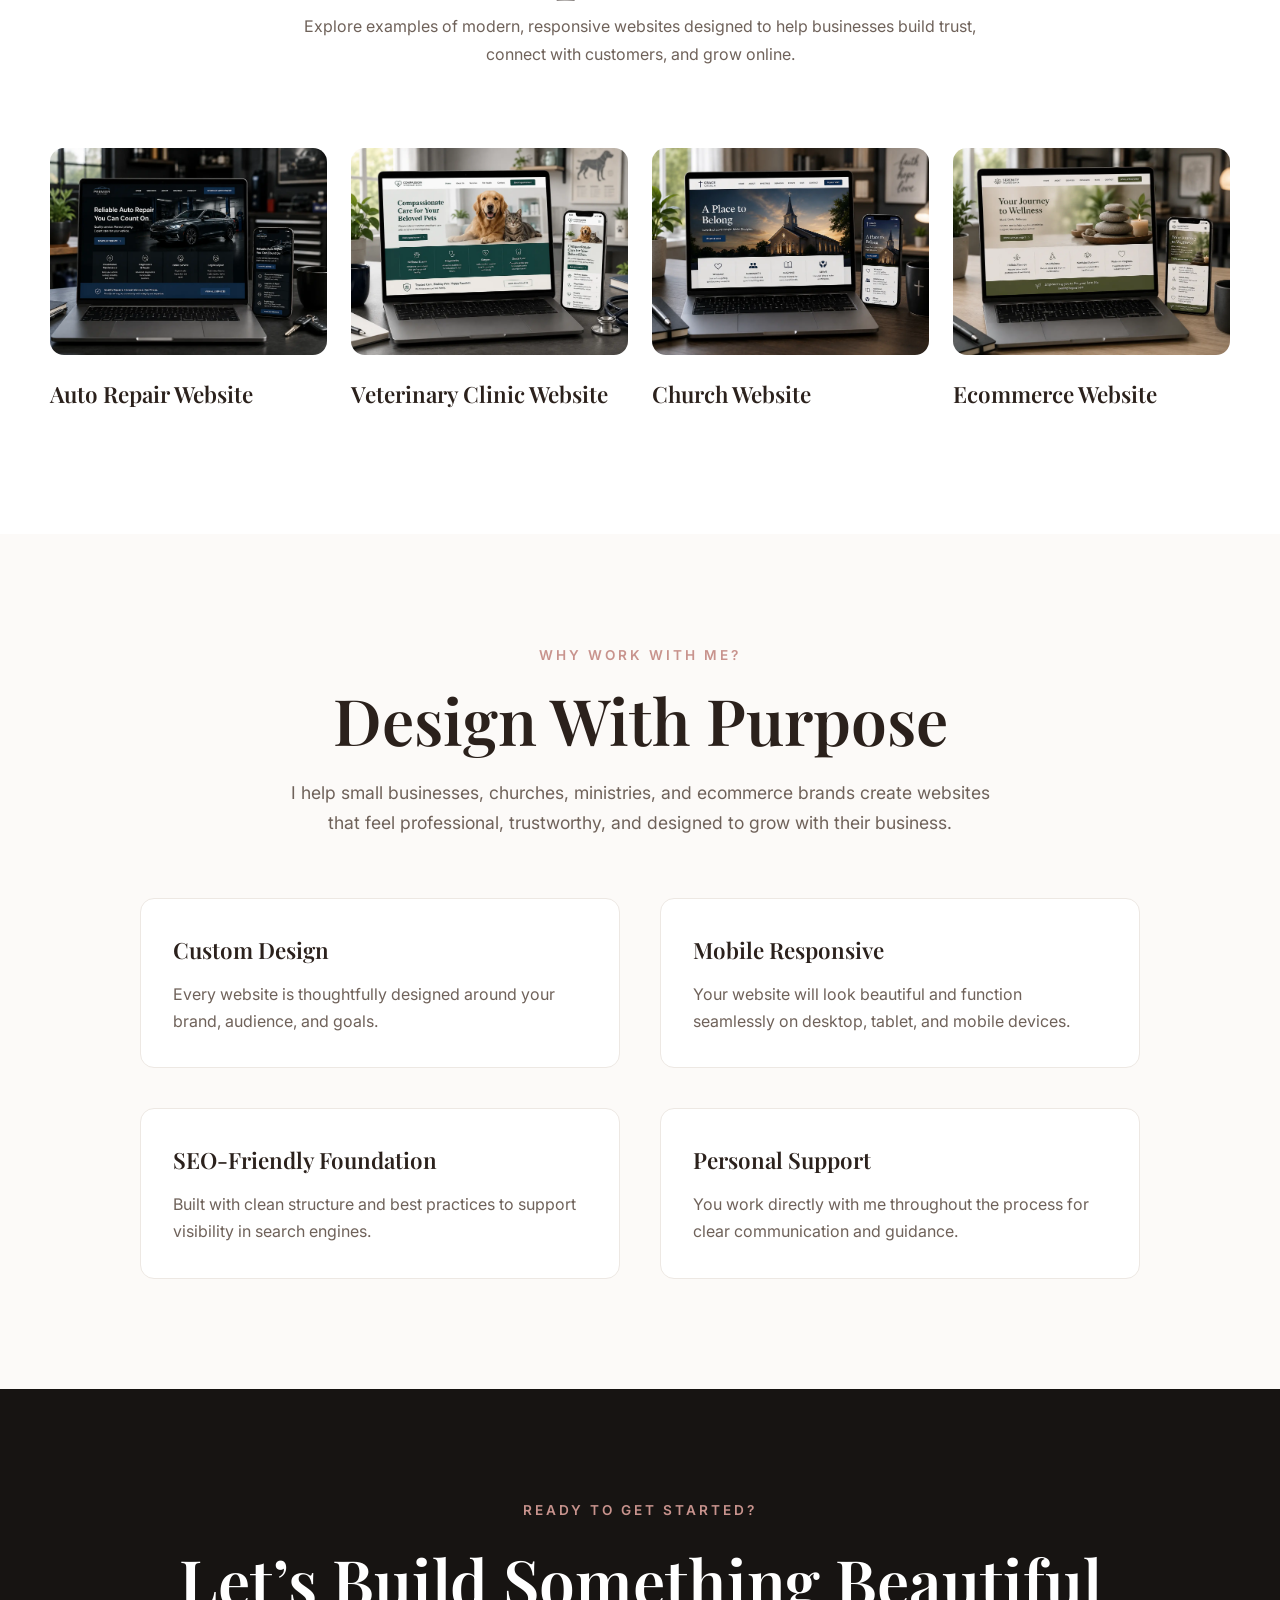
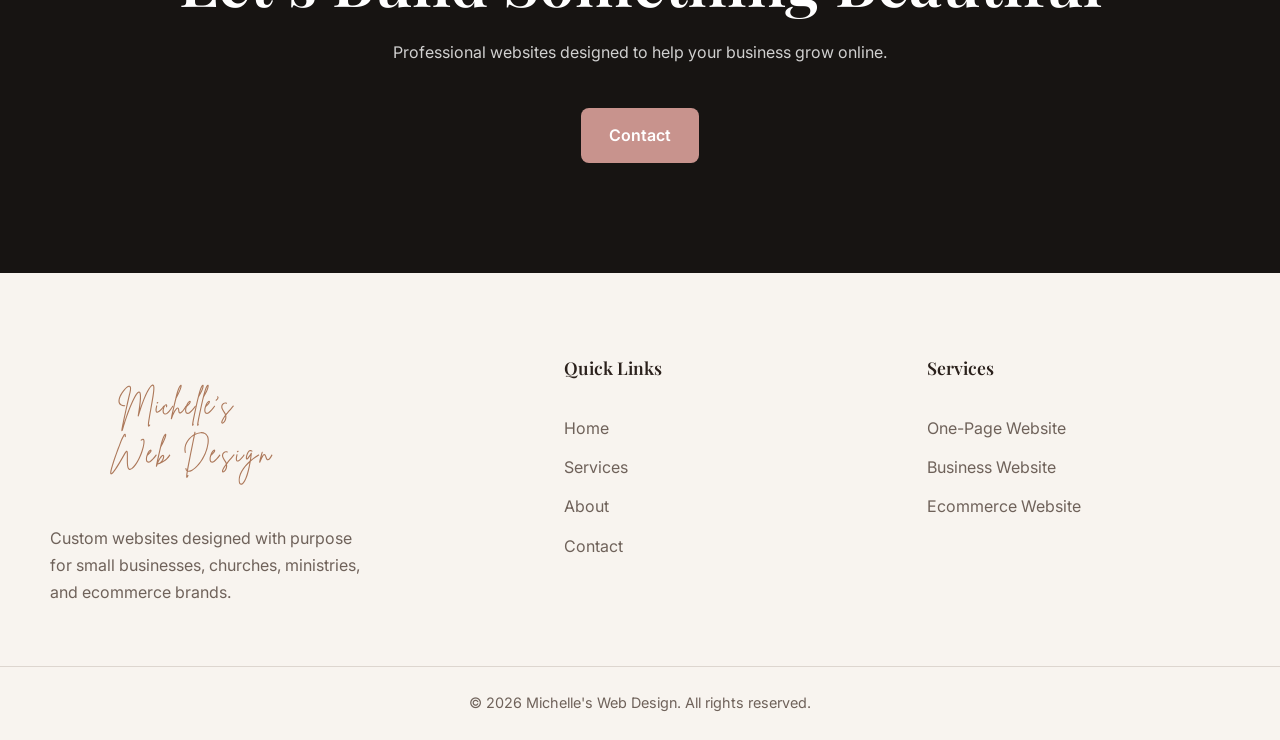
==== commit d507d1f7: "Update website design headings for consistency" ====
--- a/index.html
+++ b/index.html
@@ -142,7 +142,7 @@
                     <img src="images/auto-repair-website-design.webp" alt="Responsive Auto Repair Website Design">
                 </div>
 
-                <h3>Auto Repair Website Design</h3>
+                <h3>Auto Repair Website</h3>
             </article>
 
             <article class="work-card">
@@ -150,7 +150,7 @@
                     <img src="images/veterinary-clinic-website-design.webp" alt="Responsive Veterinary Clinic Website Design">
                 </div>
 
-                <h3>Veterinary Clinic Website Design</h3>
+                <h3>Veterinary Clinic Website</h3>
             </article>
 
             <article class="work-card">
@@ -158,7 +158,7 @@
                     <img src="images/church-website-design.webp" alt="Responsive Church Website Design">
                 </div>
 
-                <h3>Church Website Design</h3>
+                <h3>Church Website</h3>
             </article>
 
             <article class="work-card">
@@ -166,7 +166,7 @@
                     <img src="images/ecommerce-website-design.webp" alt="Responsive Ecommerce Website Design">
                 </div>
 
-                <h3>Ecommerce Website Design</h3>
+                <h3>Ecommerce Website</h3>
             </article>
 
         </div>
--- a/css/style.css
+++ b/css/style.css
@@ -426,8 +426,12 @@
 
 .work-grid {
     display: grid;
-    grid-template-columns: repeat(2, 1fr);
-    gap: 40px;
+    grid-template-columns: repeat(4, 1fr);
+    gap: 24px;
+}
+
+.work-card {
+    min-width: 0;
 }
 
 .work-card h3 {
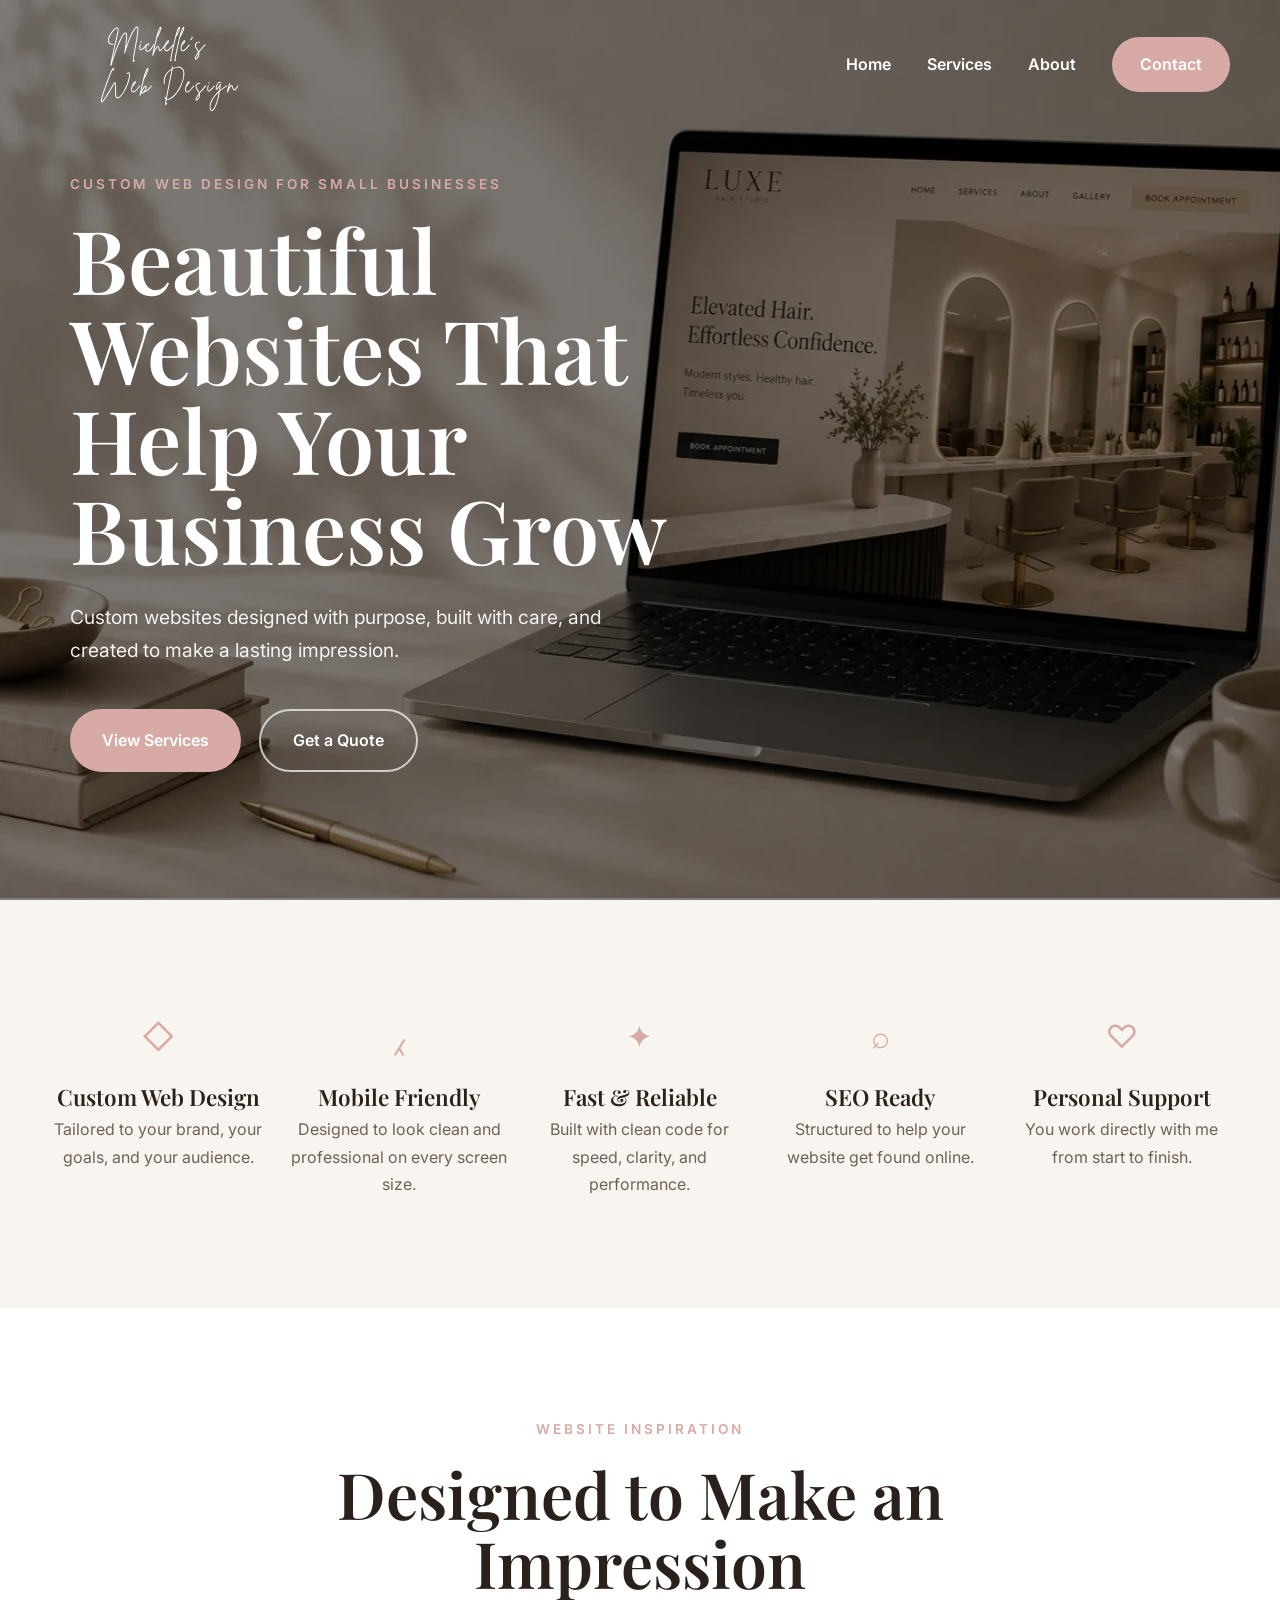
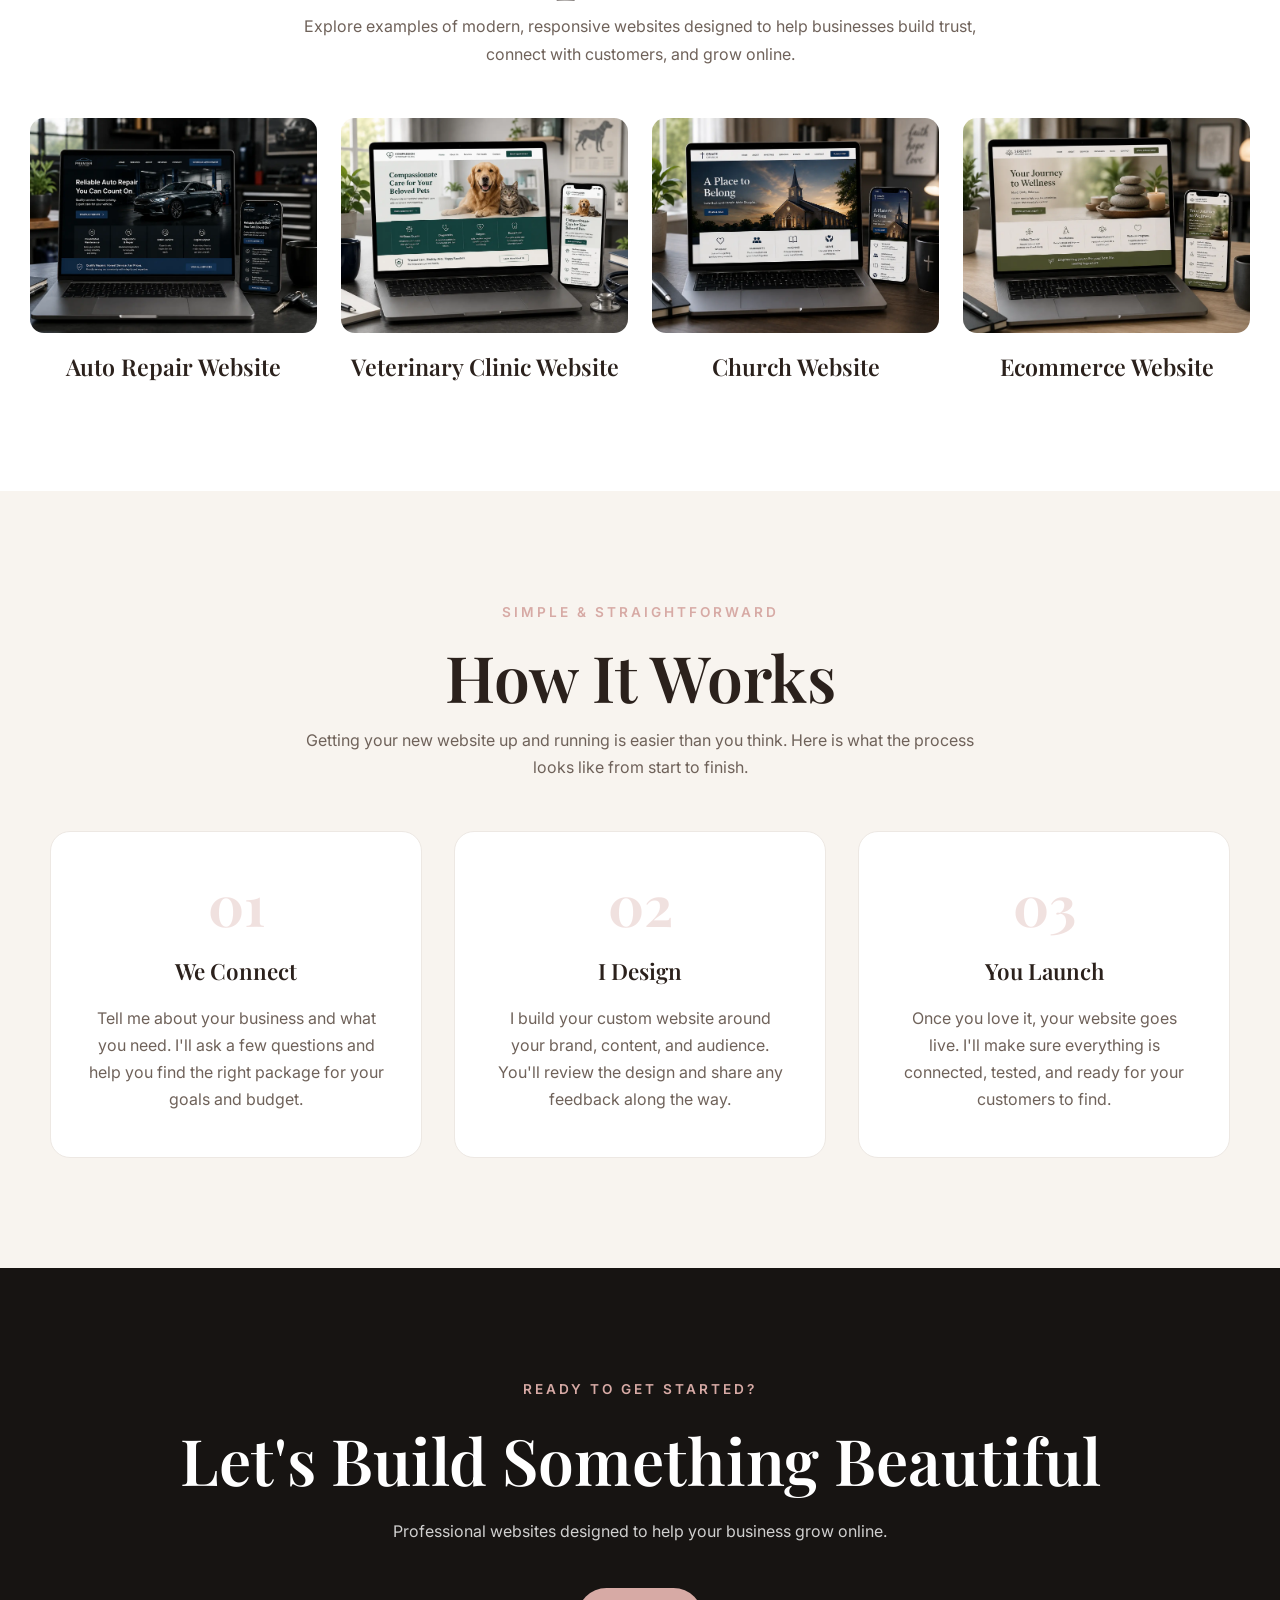
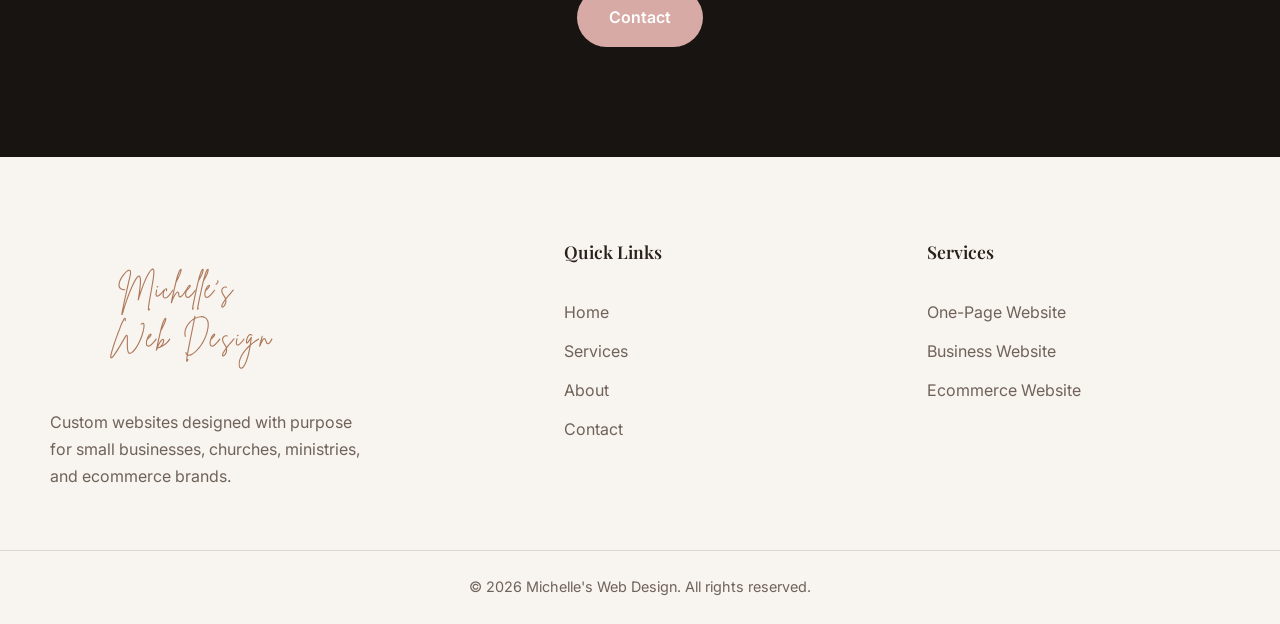
==== commit 3a92857b: "Improve homepage, about, SEO, performance, and consistency - Replace duplicate why-section with How " ====
--- a/index.html
+++ b/index.html
@@ -9,7 +9,13 @@
 
   <meta name="description" content="Michelle's Web Design creates custom, mobile-friendly websites for small businesses, churches, ministries, and ecommerce brands." />
 
-   <!-- Meta Verify -->
+  <!-- Canonical -->
+  <link rel="canonical" href="https://michelleswebdesign.net/" />
+
+  <!-- Theme Color -->
+  <meta name="theme-color" content="#D7AAA5" />
+
+  <!-- Meta Verify -->
   <meta name="facebook-domain-verification" content="8gvyw3lcbduxsq30s7hhuunamxl0xa" />
 
   <!-- Open Graph -->
@@ -25,11 +31,29 @@
   <meta name="twitter:description" content="Beautiful websites designed with purpose." />
   <meta name="twitter:image" content="https://michelleswebdesign.net/images/social-share.jpg" />
 
+  <!-- Favicon -->
+  <link rel="icon" href="images/michelles-web-design-logo.svg" type="image/svg+xml" />
+
   <link rel="stylesheet" href="css/style.css">
 
   <link rel="preconnect" href="https://fonts.googleapis.com">
   <link rel="preconnect" href="https://fonts.gstatic.com" crossorigin>
   <link href="https://fonts.googleapis.com/css2?family=Inter:wght@400;500;600;700&family=Playfair+Display:wght@500;600;700&display=swap" rel="stylesheet">
+
+  <!-- Structured Data -->
+  <script type="application/ld+json">
+  {
+    "@context": "https://schema.org",
+    "@type": "ProfessionalService",
+    "name": "Michelle's Web Design",
+    "url": "https://michelleswebdesign.net",
+    "email": "michelleswebdesign@gmail.com",
+    "description": "Custom web design services for small businesses, churches, ministries, and ecommerce brands.",
+    "serviceType": "Web Design",
+    "areaServed": "United States",
+    "priceRange": "$150 – $1,200"
+  }
+  </script>
 </head>
 
 <body>
@@ -53,7 +77,7 @@
       </a>
 
       <button class="menu-toggle" aria-label="Open navigation menu">
-        ☰
+        &#9776;
       </button>
 
       <nav class="nav-menu">
@@ -80,8 +104,8 @@
         </p>
 
         <div class="hero-buttons">
-          <a href="services.html" class="btn btn-primary">Services</a>
-          <a href="#contact" class="btn btn-primary">Contact</a>
+          <a href="services.html" class="btn btn-primary">View Services</a>
+          <a href="contact.html" class="btn btn-secondary">Get a Quote</a>
         </div>
       </div>
     </section>
@@ -90,31 +114,31 @@
       <div class="container benefits-grid">
 
         <div class="benefit-card">
-          <span class="benefit-icon">◇</span>
+          <span class="benefit-icon">&#9671;</span>
           <h3>Custom Web Design</h3>
           <p>Tailored to your brand, your goals, and your audience.</p>
         </div>
 
         <div class="benefit-card">
-          <span class="benefit-icon">⌁</span>
+          <span class="benefit-icon">&#8257;</span>
           <h3>Mobile Friendly</h3>
           <p>Designed to look clean and professional on every screen size.</p>
         </div>
 
         <div class="benefit-card">
-          <span class="benefit-icon">✦</span>
-          <h3>Fast & Reliable</h3>
+          <span class="benefit-icon">&#10022;</span>
+          <h3>Fast &amp; Reliable</h3>
           <p>Built with clean code for speed, clarity, and performance.</p>
         </div>
 
         <div class="benefit-card">
-          <span class="benefit-icon">⌕</span>
+          <span class="benefit-icon">&#8981;</span>
           <h3>SEO Ready</h3>
           <p>Structured to help your website get found online.</p>
         </div>
 
         <div class="benefit-card">
-          <span class="benefit-icon">♡</span>
+          <span class="benefit-icon">&#9825;</span>
           <h3>Personal Support</h3>
           <p>You work directly with me from start to finish.</p>
         </div>
@@ -139,7 +163,7 @@
 
             <article class="work-card">
                 <div class="work-image">
-                    <img src="images/auto-repair-website-design.webp" alt="Responsive Auto Repair Website Design">
+                    <img src="images/auto-repair-website-design.webp" alt="Responsive Auto Repair Website Design" loading="lazy">
                 </div>
 
                 <h3>Auto Repair Website</h3>
@@ -147,7 +171,7 @@
 
             <article class="work-card">
                 <div class="work-image">
-                    <img src="images/veterinary-clinic-website-design.webp" alt="Responsive Veterinary Clinic Website Design">
+                    <img src="images/veterinary-clinic-website-design.webp" alt="Responsive Veterinary Clinic Website Design" loading="lazy">
                 </div>
 
                 <h3>Veterinary Clinic Website</h3>
@@ -155,7 +179,7 @@
 
             <article class="work-card">
                 <div class="work-image">
-                    <img src="images/church-website-design.webp" alt="Responsive Church Website Design">
+                    <img src="images/church-website-design.webp" alt="Responsive Church Website Design" loading="lazy">
                 </div>
 
                 <h3>Church Website</h3>
@@ -163,7 +187,7 @@
 
             <article class="work-card">
                 <div class="work-image">
-                    <img src="images/ecommerce-website-design.webp" alt="Responsive Ecommerce Website Design">
+                    <img src="images/ecommerce-website-design.webp" alt="Responsive Ecommerce Website Design" loading="lazy">
                 </div>
 
                 <h3>Ecommerce Website</h3>
@@ -174,41 +198,38 @@
     </div>
 </section>
 
-<section class="why-section" id="why">
-    <div class="container why-content-center">
-
-        <p class="eyebrow">Why Work With Me?</p>
-
-        <h2>Design With Purpose</h2>
-
-        <p class="why-intro">
-            I help small businesses, churches, ministries, and ecommerce brands create websites that feel professional, trustworthy, and designed to grow with their business.
-        </p>
-
-        <div class="why-feature-list">
-
-            <div class="why-item">
-                <h3>Custom Design</h3>
-                <p>Every website is thoughtfully designed around your brand, audience, and goals.</p>
+<section class="process-section" id="how-it-works">
+    <div class="container">
+
+        <div class="section-heading">
+            <p class="eyebrow">Simple &amp; Straightforward</p>
+            <h2>How It Works</h2>
+            <p>
+                Getting your new website up and running is easier than you think. Here is what the process looks like from start to finish.
+            </p>
+        </div>
+
+        <div class="process-steps">
+
+            <div class="process-step">
+                <div class="process-number">01</div>
+                <h3>We Connect</h3>
+                <p>Tell me about your business and what you need. I'll ask a few questions and help you find the right package for your goals and budget.</p>
             </div>
 
-            <div class="why-item">
-                <h3>Mobile Responsive</h3>
-                <p>Your website will look beautiful and function seamlessly on desktop, tablet, and mobile devices.</p>
+            <div class="process-step">
+                <div class="process-number">02</div>
+                <h3>I Design</h3>
+                <p>I build your custom website around your brand, content, and audience. You'll review the design and share any feedback along the way.</p>
             </div>
 
-            <div class="why-item">
-                <h3>SEO-Friendly Foundation</h3>
-                <p>Built with clean structure and best practices to support visibility in search engines.</p>
+            <div class="process-step">
+                <div class="process-number">03</div>
+                <h3>You Launch</h3>
+                <p>Once you love it, your website goes live. I'll make sure everything is connected, tested, and ready for your customers to find.</p>
             </div>
 
-            <div class="why-item">
-                <h3>Personal Support</h3>
-                <p>You work directly with me throughout the process for clear communication and guidance.</p>
-            </div>
-
-        </div>
-
+        </div>
     </div>
 </section>
     
@@ -216,13 +237,13 @@
     <div class="container final-cta-content">
         <p class="eyebrow">Ready to Get Started?</p>
 
-        <h2>Let’s Build Something Beautiful</h2>
+        <h2>Let's Build Something Beautiful</h2>
 
         <p class="final-cta-copy">
             Professional websites designed to help your business grow online.
         </p>
 
-<a href="contact.html" class="final-cta-button">Contact</a>
+        <a href="contact.html" class="final-cta-button">Contact</a>
     </div>
 </section>
 
@@ -265,7 +286,7 @@
 
   <div class="footer-bottom">
     <div class="container">
-      <p>© 2026 Michelle's Web Design. All rights reserved.</p>
+      <p>&copy; 2026 Michelle's Web Design. All rights reserved.</p>
     </div>
   </div>
 </footer>
--- a/css/style.css
+++ b/css/style.css
@@ -24,8 +24,8 @@
 :root {
     --black: #171412;
     --white: #FFFFFF;
-    --rose: #C8938D;
-   --rose-dark: #B77D77;
+    --rose: #D7AAA5;
+    --rose-dark: #C8938D;
     --text: #2B211C;
     --text-light: #6F625A;
     --bg-soft: #F8F4EF;
@@ -76,6 +76,10 @@
     margin: 0 auto;
 }
 
+.featured-work .container {
+    width: min(1450px, calc(100% - 60px));
+}
+
 section {
     padding: 110px 0;
 }
@@ -83,7 +87,7 @@
 .section-heading {
     text-align: center;
     max-width: 700px;
-    margin: 0 auto 80px;
+    margin: 0 auto 50px;
 }
 
 .section-heading h2 {
@@ -135,12 +139,14 @@
 }
 
 .btn-secondary {
-    border: 1px solid rgba(255,255,255,.45);
+    border: 2px solid rgba(255,255,255,.7);
     color: white;
+    background: transparent;
 }
 
 .btn-secondary:hover {
-    background: rgba(255,255,255,.08);
+    background: rgba(255,255,255,.12);
+    transform: translateY(-2px);
 }
 
 /* =========================
@@ -337,10 +343,10 @@
 .hero {
     min-height: 100vh;
     background-image:
-        linear-gradient(rgba(0,0,0,.50), rgba(0,0,0,.50)),
+         linear-gradient(rgba(0,0,0,.50), rgba(0,0,0,.50)),
         url('../images/custom-web-design-workspace.webp');
     background-size: cover;
-    background-position: 86% 52;
+    background-position: 86% 52%;
     display: flex;
     align-items: center;
 }
@@ -432,10 +438,19 @@
 
 .work-card {
     min-width: 0;
+    text-align: center;
+    transition: transform .3s ease;
+}
+
+.work-card:hover {
+    transform: translateY(-6px);
 }
 
 .work-card h3 {
-    margin-bottom: 10px;
+    font-size: 1.45rem;
+    line-height: 1.2;
+    margin-top: 18px;
+    margin-bottom: 0;
 }
 
 .work-image {
@@ -464,47 +479,49 @@
 }
 
 /* =========================
-   WHY SECTION
-========================= */
-
-.why-section {
-    background: #fcfaf8;
+   PROCESS SECTION
+========================= */
+
+.process-section {
+    background: var(--bg-soft);
     padding: 110px 0;
 }
 
-.why-content-center {
-    max-width: 1000px;
-    margin: 0 auto;
+.process-steps {
+    display: grid;
+    grid-template-columns: repeat(3, 1fr);
+    gap: 32px;
+}
+
+.process-step {
+    background: white;
+    border-radius: 20px;
+    padding: 44px 36px;
+    border: 1px solid #ede8e3;
     text-align: center;
-}
-
-.why-content-center h2 {
-    margin-bottom: 24px;
-}
-
-.why-intro {
-    max-width: 700px;
-    margin: 0 auto 60px;
-    font-size: 1.1rem;
-}
-
-.why-feature-list {
-    display: grid;
-    grid-template-columns: repeat(2, 1fr);
-    gap: 40px;
-    text-align: left;
-}
-
-.why-item {
-    padding: 32px;
-    background: white;
-    border-radius: 14px;
-    border: 1px solid #ede8e3;
-}
-
-.why-item h3 {
-    margin-bottom: 12px;
-}
+    transition: box-shadow .3s ease, transform .3s ease;
+}
+
+.process-step:hover {
+    box-shadow: 0 16px 36px rgba(0,0,0,.07);
+    transform: translateY(-4px);
+}
+
+.process-number {
+    font-family: 'Playfair Display', serif;
+    font-size: 3.5rem;
+    font-weight: 700;
+    color: var(--rose);
+    opacity: 0.35;
+    margin-bottom: 20px;
+    line-height: 1;
+}
+
+.process-step h3 {
+    margin-bottom: 14px;
+    color: var(--text);
+}
+
 /* =========================
    FINAL CTA
 ========================= */
@@ -543,14 +560,16 @@
     justify-content: center;
     background: var(--rose);
     color: white;
-    padding: 14px 28px;
-    border-radius: 8px;
+    padding: 16px 32px;
+    border-radius: 999px;
     text-decoration: none;
     font-weight: 600;
+    transition: all .3s ease;
 }
 
 .final-cta-button:hover {
     background: var(--rose-dark);
+    transform: translateY(-2px);
 }
 
 /* =========================
@@ -718,20 +737,15 @@
 }
 
 .package-image {
-    height: 180px;
+    height: 340px;
     overflow: hidden;
     background: var(--bg-soft);
-    display: flex;
-    align-items: center;
-    justify-content: center;
 }
 
 .package-image img {
-    max-width: 85%;
-    max-height: 85%;
-    width: auto;
-    height: auto;
-    object-fit: contain;
+    width: 100%;
+    height: 100%;
+    object-fit: cover;
     display: block;
 }
 
@@ -778,7 +792,7 @@
 }
 
 .package-features li::before {
-    content: '✦';
+    content: '\2726';
     color: var(--rose);
     font-size: .7rem;
     margin-top: 5px;
@@ -1001,13 +1015,12 @@
     }
 
     .benefits-grid {
-    grid-template-columns: 1fr;
-    max-width: 340px;
-    margin: 0 auto;
+        grid-template-columns: 1fr;
+        max-width: 340px;
+        margin: 0 auto;
     }
 
     .work-grid,
-    .why-grid,
     .about-grid,
     .packages-grid,
     .contact-grid {
@@ -1029,40 +1042,44 @@
         padding: 80px 0;
     }
 
-   section.hero {
-    background-image:
-        linear-gradient(rgba(0,0,0,.58), rgba(0,0,0,.58)),
-        url('../images/custom-web-design-workspace.webp');
-}
-   .hero-content {
-    transform: none;
-}
-
-   section.hero {
-    min-height: 100svh;
-    display: flex;
-    align-items: flex-start;
-    justify-content: center;
-    padding: 160px 0 60px;
-    background-size: cover;
-    background-position: 10% center;
-}
-
- section.hero .hero-content {
-    text-align: left;
-    padding-top: 0;
-    margin-top: 0;
-    padding-left: 24px;
-    padding-right: 24px;
-}
-
-  section.hero .hero-content .eyebrow {
-    max-width: 320px;
-    margin: 0 0 20px;
-    font-size: 0.72rem;
-    letter-spacing: 2px;
-    line-height: 1.8;
-}
+    .process-steps {
+        grid-template-columns: 1fr;
+        max-width: 480px;
+        margin: 0 auto;
+    }
+
+    section.hero {
+        min-height: 100svh;
+        display: flex;
+        align-items: flex-start;
+        justify-content: center;
+        padding: 160px 0 60px;
+        background-image:
+            linear-gradient(rgba(0,0,0,.58), rgba(0,0,0,.58)),
+            url('../images/custom-web-design-workspace.webp');
+        background-size: cover;
+        background-position: 10% center;
+    }
+
+    .hero-content {
+        transform: none;
+    }
+
+    section.hero .hero-content {
+        text-align: left;
+        padding-top: 0;
+        margin-top: 0;
+        padding-left: 24px;
+        padding-right: 24px;
+    }
+
+    section.hero .hero-content .eyebrow {
+        max-width: 320px;
+        margin: 0 0 20px;
+        font-size: 0.72rem;
+        letter-spacing: 2px;
+        line-height: 1.8;
+    }
 
     h1 {
         font-size: 3rem;
@@ -1071,14 +1088,14 @@
 
     .hero-description {
         max-width: 320px;
-        margin-left: auto;
-        margin-right: auto;
+        margin-left: 0;
+        margin-right: 0;
         font-size: 1.05rem;
         line-height: 1.7;
     }
 
     .hero-buttons {
-        justify-content: center;
+        justify-content: flex-start;
     }
 
     .contact-form {
@@ -1097,8 +1114,6 @@
     }
 
     .footer-brand {
-        display: flex;
-        flex-direction: column;
         align-items: center;
     }
 
@@ -1131,7 +1146,7 @@
         padding: 20px 0;
     }
 
-      .nav-logo {
+    .nav-logo {
         width: 100%;
         height: auto;
         display: block;
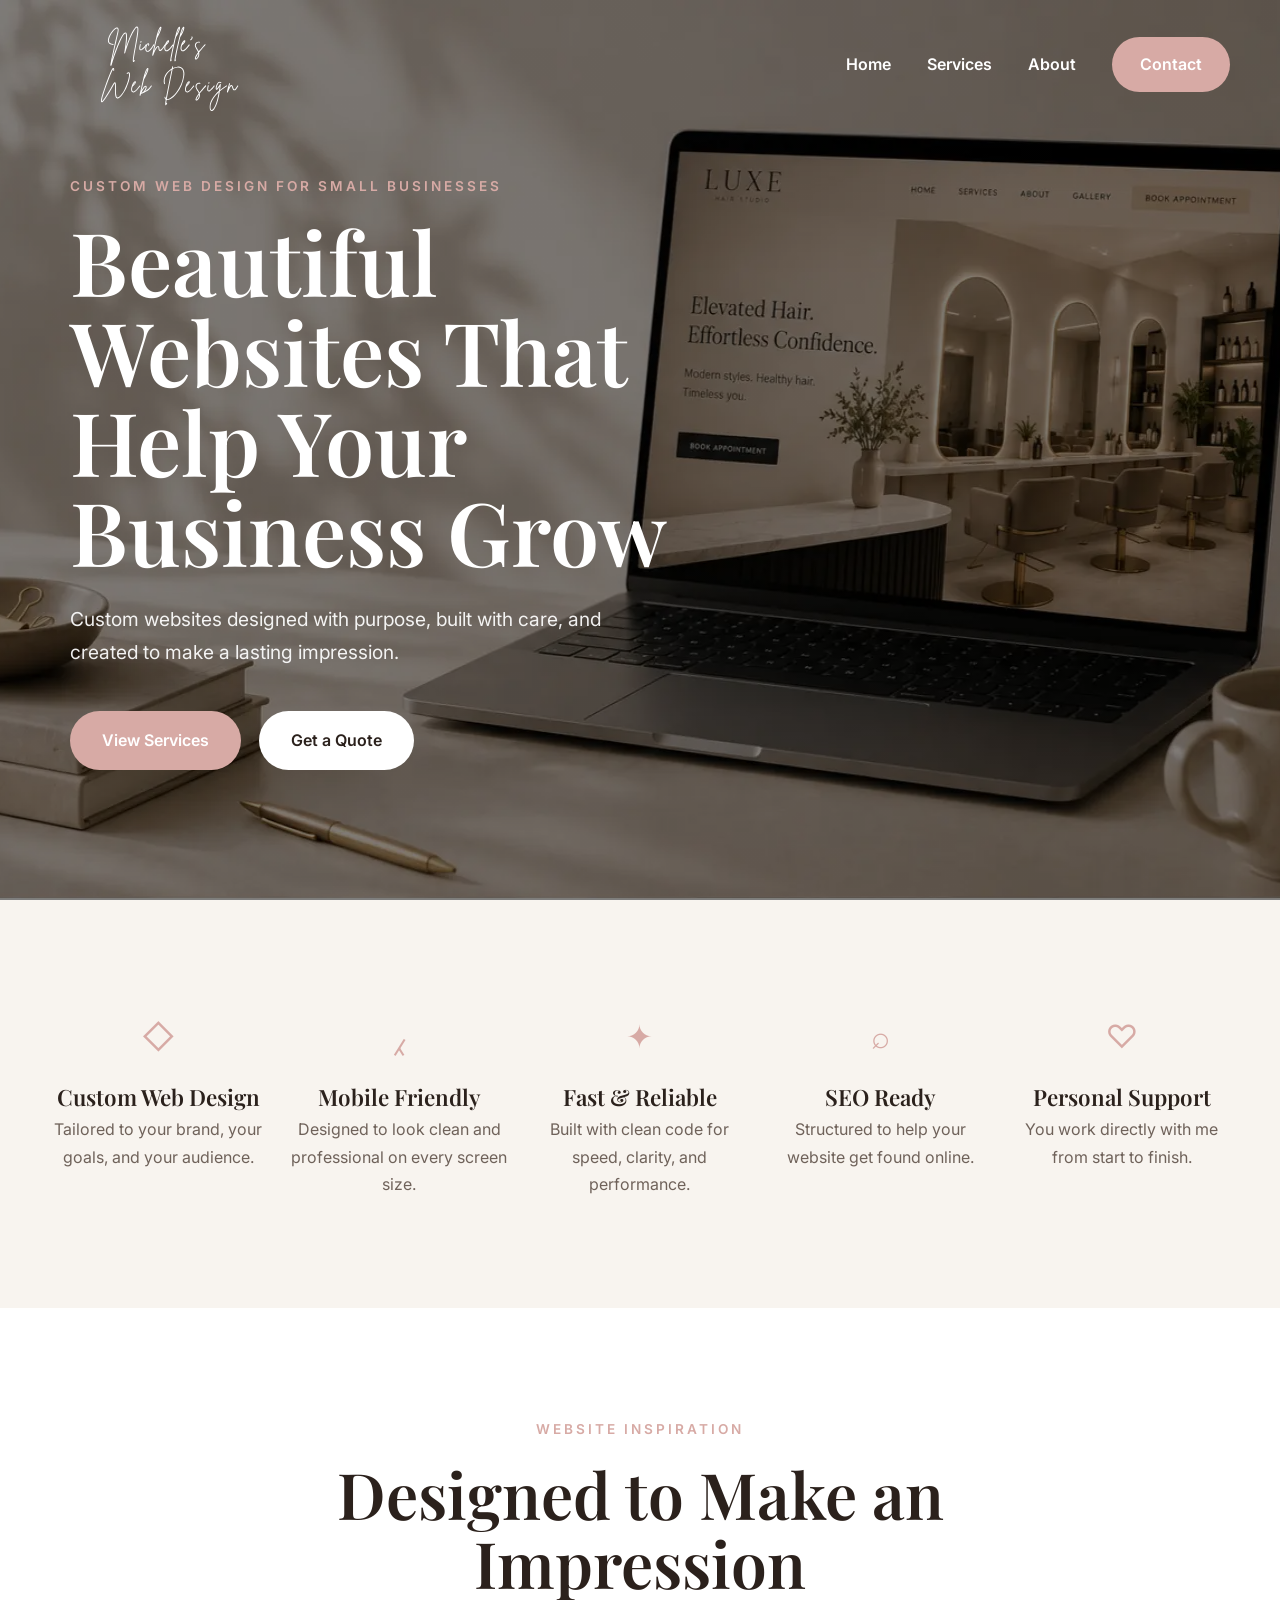
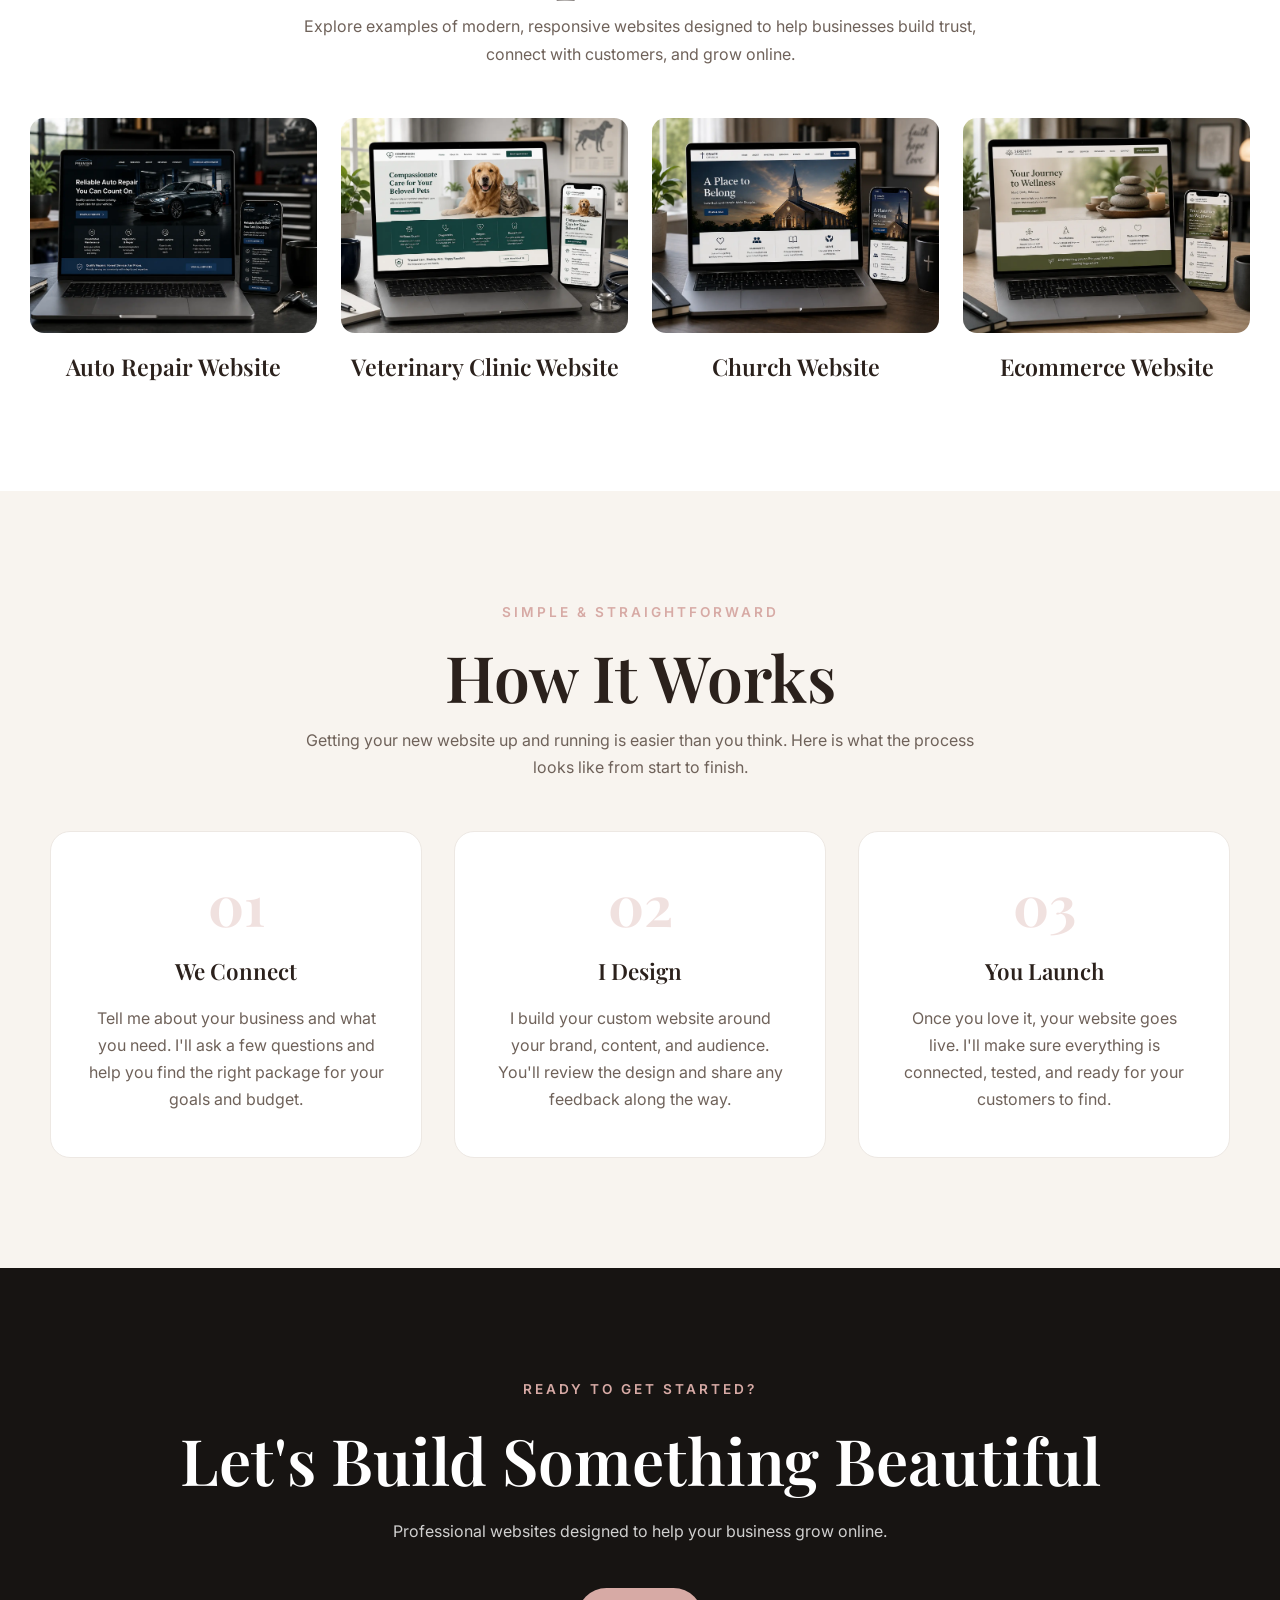
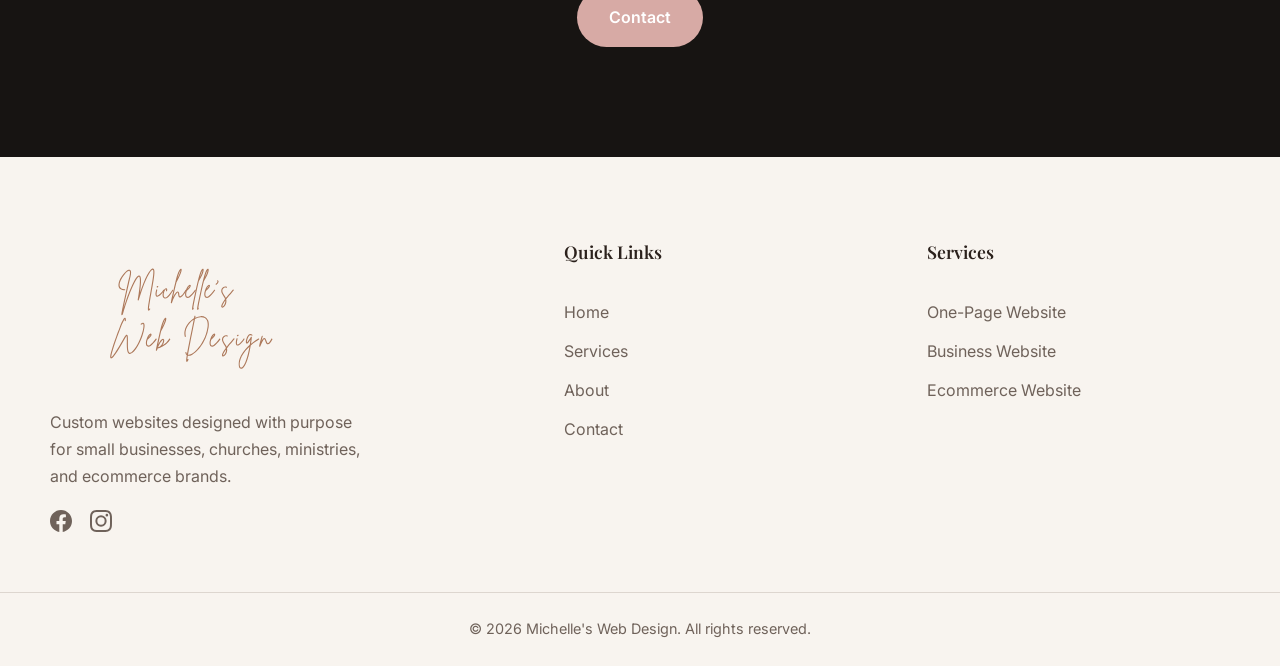
==== commit d8a79fe5: "Fix hero buttons (solid white, equal width), add Facebook and Instagram to footer" ====
--- a/index.html
+++ b/index.html
@@ -9,38 +9,27 @@
 
   <meta name="description" content="Michelle's Web Design creates custom, mobile-friendly websites for small businesses, churches, ministries, and ecommerce brands." />
 
-  <!-- Canonical -->
   <link rel="canonical" href="https://michelleswebdesign.net/" />
-
-  <!-- Theme Color -->
   <meta name="theme-color" content="#D7AAA5" />
-
-  <!-- Meta Verify -->
   <meta name="facebook-domain-verification" content="8gvyw3lcbduxsq30s7hhuunamxl0xa" />
 
-  <!-- Open Graph -->
   <meta property="og:title" content="Michelle's Web Design" />
   <meta property="og:description" content="Custom websites for small businesses, churches, ministries, ecommerce stores, and events." />
   <meta property="og:image" content="https://michelleswebdesign.net/images/social-share.jpg" />
   <meta property="og:url" content="https://michelleswebdesign.net/" />
   <meta property="og:type" content="website" />
 
-  <!-- Twitter/X -->
   <meta name="twitter:card" content="summary_large_image" />
   <meta name="twitter:title" content="Michelle's Web Design" />
   <meta name="twitter:description" content="Beautiful websites designed with purpose." />
   <meta name="twitter:image" content="https://michelleswebdesign.net/images/social-share.jpg" />
 
-  <!-- Favicon -->
   <link rel="icon" href="images/michelles-web-design-logo.svg" type="image/svg+xml" />
-
   <link rel="stylesheet" href="css/style.css">
-
   <link rel="preconnect" href="https://fonts.googleapis.com">
   <link rel="preconnect" href="https://fonts.gstatic.com" crossorigin>
   <link href="https://fonts.googleapis.com/css2?family=Inter:wght@400;500;600;700&family=Playfair+Display:wght@500;600;700&display=swap" rel="stylesheet">
 
-  <!-- Structured Data -->
   <script type="application/ld+json">
   {
     "@context": "https://schema.org",
@@ -60,31 +49,18 @@
 
   <header class="site-header">
     <div class="container nav-container">
-      
       <a href="index.html" class="logo">
-        
         <span class="nav-logo-wrap">
-         <img
-          src="images/michelles-web-design-logo.svg"
-          alt="Michelle's Web Design logo"
-          class="nav-logo">
+          <img src="images/michelles-web-design-logo.svg" alt="Michelle's Web Design logo" class="nav-logo">
         </span>
-      
-        <span class="logo-text">
-          Michelle's
-          <small>Web Design</small>
-        </span>
+        <span class="logo-text">Michelle's<small>Web Design</small></span>
       </a>
-
-      <button class="menu-toggle" aria-label="Open navigation menu">
-        &#9776;
-      </button>
-
+      <button class="menu-toggle" aria-label="Open navigation menu">&#9776;</button>
       <nav class="nav-menu">
-         <a href="index.html">Home</a>
-         <a href="services.html">Services</a>
-         <a href="about.html">About</a>
-         <a href="contact.html" class="nav-cta">Contact</a>
+        <a href="index.html">Home</a>
+        <a href="services.html">Services</a>
+        <a href="about.html">About</a>
+        <a href="contact.html" class="nav-cta">Contact</a>
       </nav>
     </div>
   </header>
@@ -93,16 +69,12 @@
 
     <section class="hero">
       <div class="hero-overlay"></div>
-
       <div class="container hero-content">
         <p class="eyebrow">Custom Web Design for Small Businesses</p>
-
         <h1>Beautiful Websites That Help Your Business Grow</h1>
-
         <p class="hero-description">
           Custom websites designed with purpose, built with care, and created to make a lasting impression.
         </p>
-
         <div class="hero-buttons">
           <a href="services.html" class="btn btn-primary">View Services</a>
           <a href="contact.html" class="btn btn-secondary">Get a Quote</a>
@@ -112,185 +84,145 @@
 
     <section class="benefits" id="services">
       <div class="container benefits-grid">
-
         <div class="benefit-card">
           <span class="benefit-icon">&#9671;</span>
           <h3>Custom Web Design</h3>
           <p>Tailored to your brand, your goals, and your audience.</p>
         </div>
-
         <div class="benefit-card">
           <span class="benefit-icon">&#8257;</span>
           <h3>Mobile Friendly</h3>
           <p>Designed to look clean and professional on every screen size.</p>
         </div>
-
         <div class="benefit-card">
           <span class="benefit-icon">&#10022;</span>
           <h3>Fast &amp; Reliable</h3>
           <p>Built with clean code for speed, clarity, and performance.</p>
         </div>
-
         <div class="benefit-card">
           <span class="benefit-icon">&#8981;</span>
           <h3>SEO Ready</h3>
           <p>Structured to help your website get found online.</p>
         </div>
-
         <div class="benefit-card">
           <span class="benefit-icon">&#9825;</span>
           <h3>Personal Support</h3>
           <p>You work directly with me from start to finish.</p>
         </div>
-
       </div>
     </section>
 
     <section class="featured-work" id="work">
-    <div class="container">
-
+      <div class="container">
         <div class="section-heading">
-            <p class="eyebrow">Website Inspiration</p>
-
-            <h2>Designed to Make an Impression</h2>
-
-            <p>
-                Explore examples of modern, responsive websites designed to help businesses build trust, connect with customers, and grow online.
-            </p>
-        </div>
-
+          <p class="eyebrow">Website Inspiration</p>
+          <h2>Designed to Make an Impression</h2>
+          <p>Explore examples of modern, responsive websites designed to help businesses build trust, connect with customers, and grow online.</p>
+        </div>
         <div class="work-grid">
-
-            <article class="work-card">
-                <div class="work-image">
-                    <img src="images/auto-repair-website-design.webp" alt="Responsive Auto Repair Website Design" loading="lazy">
-                </div>
-
-                <h3>Auto Repair Website</h3>
-            </article>
-
-            <article class="work-card">
-                <div class="work-image">
-                    <img src="images/veterinary-clinic-website-design.webp" alt="Responsive Veterinary Clinic Website Design" loading="lazy">
-                </div>
-
-                <h3>Veterinary Clinic Website</h3>
-            </article>
-
-            <article class="work-card">
-                <div class="work-image">
-                    <img src="images/church-website-design.webp" alt="Responsive Church Website Design" loading="lazy">
-                </div>
-
-                <h3>Church Website</h3>
-            </article>
-
-            <article class="work-card">
-                <div class="work-image">
-                    <img src="images/ecommerce-website-design.webp" alt="Responsive Ecommerce Website Design" loading="lazy">
-                </div>
-
-                <h3>Ecommerce Website</h3>
-            </article>
-
-        </div>
-
+          <article class="work-card">
+            <div class="work-image">
+              <img src="images/auto-repair-website-design.webp" alt="Responsive Auto Repair Website Design" loading="lazy">
+            </div>
+            <h3>Auto Repair Website</h3>
+          </article>
+          <article class="work-card">
+            <div class="work-image">
+              <img src="images/veterinary-clinic-website-design.webp" alt="Responsive Veterinary Clinic Website Design" loading="lazy">
+            </div>
+            <h3>Veterinary Clinic Website</h3>
+          </article>
+          <article class="work-card">
+            <div class="work-image">
+              <img src="images/church-website-design.webp" alt="Responsive Church Website Design" loading="lazy">
+            </div>
+            <h3>Church Website</h3>
+          </article>
+          <article class="work-card">
+            <div class="work-image">
+              <img src="images/ecommerce-website-design.webp" alt="Responsive Ecommerce Website Design" loading="lazy">
+            </div>
+            <h3>Ecommerce Website</h3>
+          </article>
+        </div>
+      </div>
+    </section>
+
+    <section class="process-section" id="how-it-works">
+      <div class="container">
+        <div class="section-heading">
+          <p class="eyebrow">Simple &amp; Straightforward</p>
+          <h2>How It Works</h2>
+          <p>Getting your new website up and running is easier than you think. Here is what the process looks like from start to finish.</p>
+        </div>
+        <div class="process-steps">
+          <div class="process-step">
+            <div class="process-number">01</div>
+            <h3>We Connect</h3>
+            <p>Tell me about your business and what you need. I'll ask a few questions and help you find the right package for your goals and budget.</p>
+          </div>
+          <div class="process-step">
+            <div class="process-number">02</div>
+            <h3>I Design</h3>
+            <p>I build your custom website around your brand, content, and audience. You'll review the design and share any feedback along the way.</p>
+          </div>
+          <div class="process-step">
+            <div class="process-number">03</div>
+            <h3>You Launch</h3>
+            <p>Once you love it, your website goes live. I'll make sure everything is connected, tested, and ready for your customers to find.</p>
+          </div>
+        </div>
+      </div>
+    </section>
+
+    <section class="final-cta" id="contact">
+      <div class="container final-cta-content">
+        <p class="eyebrow">Ready to Get Started?</p>
+        <h2>Let's Build Something Beautiful</h2>
+        <p class="final-cta-copy">Professional websites designed to help your business grow online.</p>
+        <a href="contact.html" class="final-cta-button">Contact</a>
+      </div>
+    </section>
+
+  </main>
+
+  <footer class="footer">
+    <div class="container footer-grid">
+      <div class="footer-brand">
+        <div class="footer-logo-wrap">
+          <img src="images/michelles-web-design-logo.svg" alt="Michelle's Web Design logo" class="footer-logo">
+        </div>
+        <p class="footer-description">Custom websites designed with purpose for small businesses, churches, ministries, and ecommerce brands.</p>
+        <div class="footer-social">
+          <a href="https://www.facebook.com/michelleswebdesign" target="_blank" rel="noopener noreferrer" aria-label="Michelle's Web Design on Facebook">
+            <svg xmlns="http://www.w3.org/2000/svg" viewBox="0 0 24 24" fill="currentColor" width="22" height="22"><path d="M24 12.073c0-6.627-5.373-12-12-12s-12 5.373-12 12c0 5.99 4.388 10.954 10.125 11.854v-8.385H7.078v-3.47h3.047V9.43c0-3.007 1.792-4.669 4.533-4.669 1.312 0 2.686.235 2.686.235v2.953H15.83c-1.491 0-1.956.925-1.956 1.874v2.25h3.328l-.532 3.47h-2.796v8.385C19.612 23.027 24 18.062 24 12.073z"/></svg>
+          </a>
+          <a href="https://www.instagram.com/michelleswebdesign" target="_blank" rel="noopener noreferrer" aria-label="Michelle's Web Design on Instagram">
+            <svg xmlns="http://www.w3.org/2000/svg" viewBox="0 0 24 24" fill="currentColor" width="22" height="22"><path d="M12 2.163c3.204 0 3.584.012 4.85.07 3.252.148 4.771 1.691 4.919 4.919.058 1.265.069 1.645.069 4.849 0 3.205-.012 3.584-.069 4.849-.149 3.225-1.664 4.771-4.919 4.919-1.266.058-1.644.07-4.85.07-3.204 0-3.584-.012-4.849-.07-3.26-.149-4.771-1.699-4.919-4.92-.058-1.265-.07-1.644-.07-4.849 0-3.204.013-3.583.07-4.849.149-3.227 1.664-4.771 4.919-4.919 1.266-.057 1.645-.069 4.849-.069zM12 0C8.741 0 8.333.014 7.053.072 2.695.272.273 2.69.073 7.052.014 8.333 0 8.741 0 12c0 3.259.014 3.668.072 4.948.2 4.358 2.618 6.78 6.98 6.98C8.333 23.986 8.741 24 12 24c3.259 0 3.668-.014 4.948-.072 4.354-.2 6.782-2.618 6.979-6.98.059-1.28.073-1.689.073-4.948 0-3.259-.014-3.667-.072-4.947-.196-4.354-2.617-6.78-6.979-6.98C15.668.014 15.259 0 12 0zm0 5.838a6.162 6.162 0 100 12.324 6.162 6.162 0 000-12.324zM12 16a4 4 0 110-8 4 4 0 010 8zm6.406-11.845a1.44 1.44 0 100 2.881 1.44 1.44 0 000-2.881z"/></svg>
+          </a>
+        </div>
+      </div>
+      <div class="footer-links">
+        <h3>Quick Links</h3>
+        <a href="index.html">Home</a>
+        <a href="services.html">Services</a>
+        <a href="about.html">About</a>
+        <a href="contact.html">Contact</a>
+      </div>
+      <div class="footer-links">
+        <h3>Services</h3>
+        <a href="services.html">One-Page Website</a>
+        <a href="services.html">Business Website</a>
+        <a href="services.html">Ecommerce Website</a>
+      </div>
     </div>
-</section>
-
-<section class="process-section" id="how-it-works">
-    <div class="container">
-
-        <div class="section-heading">
-            <p class="eyebrow">Simple &amp; Straightforward</p>
-            <h2>How It Works</h2>
-            <p>
-                Getting your new website up and running is easier than you think. Here is what the process looks like from start to finish.
-            </p>
-        </div>
-
-        <div class="process-steps">
-
-            <div class="process-step">
-                <div class="process-number">01</div>
-                <h3>We Connect</h3>
-                <p>Tell me about your business and what you need. I'll ask a few questions and help you find the right package for your goals and budget.</p>
-            </div>
-
-            <div class="process-step">
-                <div class="process-number">02</div>
-                <h3>I Design</h3>
-                <p>I build your custom website around your brand, content, and audience. You'll review the design and share any feedback along the way.</p>
-            </div>
-
-            <div class="process-step">
-                <div class="process-number">03</div>
-                <h3>You Launch</h3>
-                <p>Once you love it, your website goes live. I'll make sure everything is connected, tested, and ready for your customers to find.</p>
-            </div>
-
-        </div>
+    <div class="footer-bottom">
+      <div class="container">
+        <p>&copy; 2026 Michelle's Web Design. All rights reserved.</p>
+      </div>
     </div>
-</section>
-    
-<section class="final-cta" id="contact">
-    <div class="container final-cta-content">
-        <p class="eyebrow">Ready to Get Started?</p>
-
-        <h2>Let's Build Something Beautiful</h2>
-
-        <p class="final-cta-copy">
-            Professional websites designed to help your business grow online.
-        </p>
-
-        <a href="contact.html" class="final-cta-button">Contact</a>
-    </div>
-</section>
-
-  </main>
-
-<footer class="footer">
-  <div class="container footer-grid">
-
-<div class="footer-brand">
-  <div class="footer-logo-wrap">
-    <img
-      src="images/michelles-web-design-logo.svg"
-      alt="Michelle's Web Design logo"
-      class="footer-logo">
-  </div>
-
-  <p class="footer-description">
-    Custom websites designed with purpose for small businesses, churches, ministries, and ecommerce brands.
-  </p>
-</div>
-
-    <div class="footer-links">
-      <h3>Quick Links</h3>
-
-      <a href="index.html">Home</a>
-      <a href="services.html">Services</a>
-      <a href="about.html">About</a>
-      <a href="contact.html">Contact</a>
-    </div>
-
-    <div class="footer-links">
-      <h3>Services</h3>
-
-      <a href="services.html">One-Page Website</a>
-      <a href="services.html">Business Website</a>
-      <a href="services.html">Ecommerce Website</a>
-    </div>
-
-  </div>
-
-  <div class="footer-bottom">
-    <div class="container">
-      <p>&copy; 2026 Michelle's Web Design. All rights reserved.</p>
-    </div>
-  </div>
-</footer>
-  
+  </footer>
+
   <script src="js/script.js"></script>
 </body>
 </html>
--- a/css/style.css
+++ b/css/style.css
@@ -105,6 +105,14 @@
     letter-spacing: 3px;
     font-weight: 600;
     margin-bottom: 18px;
+}
+
+.intro-pricing-note {
+    font-size: .8rem;
+    font-style: italic;
+    color: var(--text-light);
+    opacity: .75;
+    margin-top: 12px;
 }
 
 /* =========================
@@ -139,13 +147,13 @@
 }
 
 .btn-secondary {
-    border: 2px solid rgba(255,255,255,.7);
-    color: white;
-    background: transparent;
+    background: white;
+    color: var(--text);
+    border: none;
 }
 
 .btn-secondary:hover {
-    background: rgba(255,255,255,.12);
+    background: rgba(255,255,255,.88);
     transform: translateY(-2px);
 }
 
@@ -153,7 +161,6 @@
    HEADER & NAV
 ========================= */
 
-/* Shared header layout */
 .site-header,
 .page-header {
     width: 100%;
@@ -170,20 +177,17 @@
     padding-top: env(safe-area-inset-top);
 }
 
-/* Interior page header: sits in normal page flow */
 .page-header {
     position: relative;
     background: var(--bg-soft);
 }
 
-/* Navigation layout */
 .nav-container {
     display: flex;
     justify-content: space-between;
     align-items: center;
 }
 
-/* Logo area */
 .logo {
     text-decoration: none;
     display: flex;
@@ -203,7 +207,6 @@
     display: block;
 }
 
-/* Make homepage hero logo white */
 .site-header .nav-logo {
     filter: brightness(0) invert(1);
 }
@@ -217,7 +220,6 @@
     font-weight: 500;
 }
 
-/* Desktop nav links */
 .nav-menu {
     display: flex;
     align-items: center;
@@ -229,21 +231,18 @@
     font-weight: 600;
 }
 
-/* Homepage colors */
 .site-header .logo,
 .site-header .nav-menu a,
 .site-header .menu-toggle {
     color: white;
 }
 
-/* Interior page colors */
 .page-header .logo,
 .page-header .nav-menu a,
 .page-header .menu-toggle {
     color: var(--text);
 }
 
-/* Contact CTA */
 .nav-cta {
     background: var(--rose);
     color: white !important;
@@ -258,7 +257,6 @@
     transform: translateY(-2px);
 }
 
-/* Mobile hamburger hidden on desktop */
 .menu-toggle {
     display: none;
 }
@@ -300,6 +298,23 @@
 .footer-description {
     color: var(--text-light);
     max-width: 320px;
+}
+
+.footer-social {
+    display: flex;
+    gap: 18px;
+    margin-top: 20px;
+}
+
+.footer-social a {
+    color: var(--text-light);
+    display: flex;
+    align-items: center;
+    transition: color .3s ease;
+}
+
+.footer-social a:hover {
+    color: var(--rose);
 }
 
 .footer-links {
@@ -401,6 +416,7 @@
     max-width: 700px;
     margin: 0 auto;
 }
+
 /* =========================
    BENEFITS
 ========================= */
@@ -839,6 +855,12 @@
     font-size: .8rem;
     color: var(--text-light);
     letter-spacing: 1px;
+}
+
+.package-note {
+    font-size: .85rem;
+    font-style: italic;
+    margin-bottom: 0;
 }
 
 .bundle-section {
@@ -1095,7 +1117,13 @@
     }
 
     .hero-buttons {
-        justify-content: flex-start;
+        flex-direction: column;
+        align-items: flex-start;
+    }
+
+    .hero-buttons .btn {
+        width: 260px;
+        text-align: center;
     }
 
     .contact-form {
@@ -1117,6 +1145,10 @@
         align-items: center;
     }
 
+    .footer-social {
+        justify-content: center;
+    }
+
     .footer-logo-wrap {
         width: 125px;
         max-width: 125px;
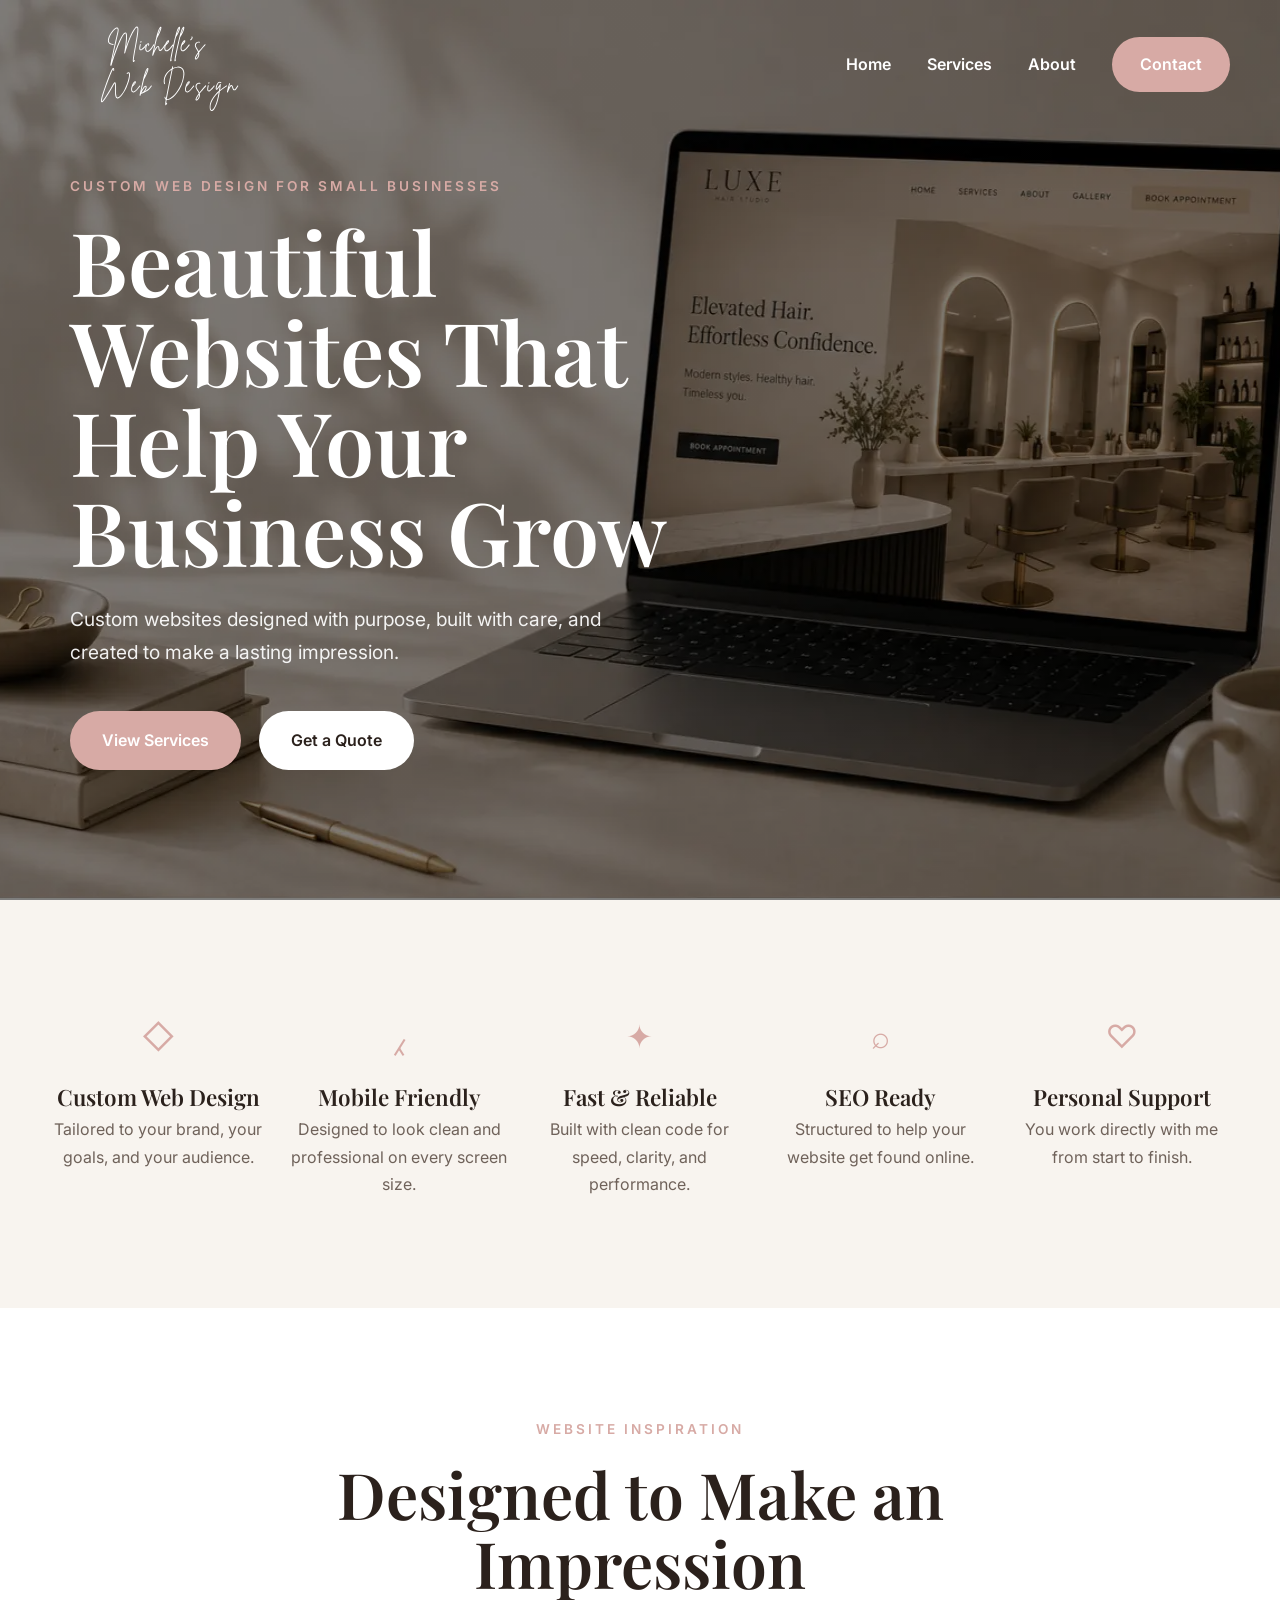
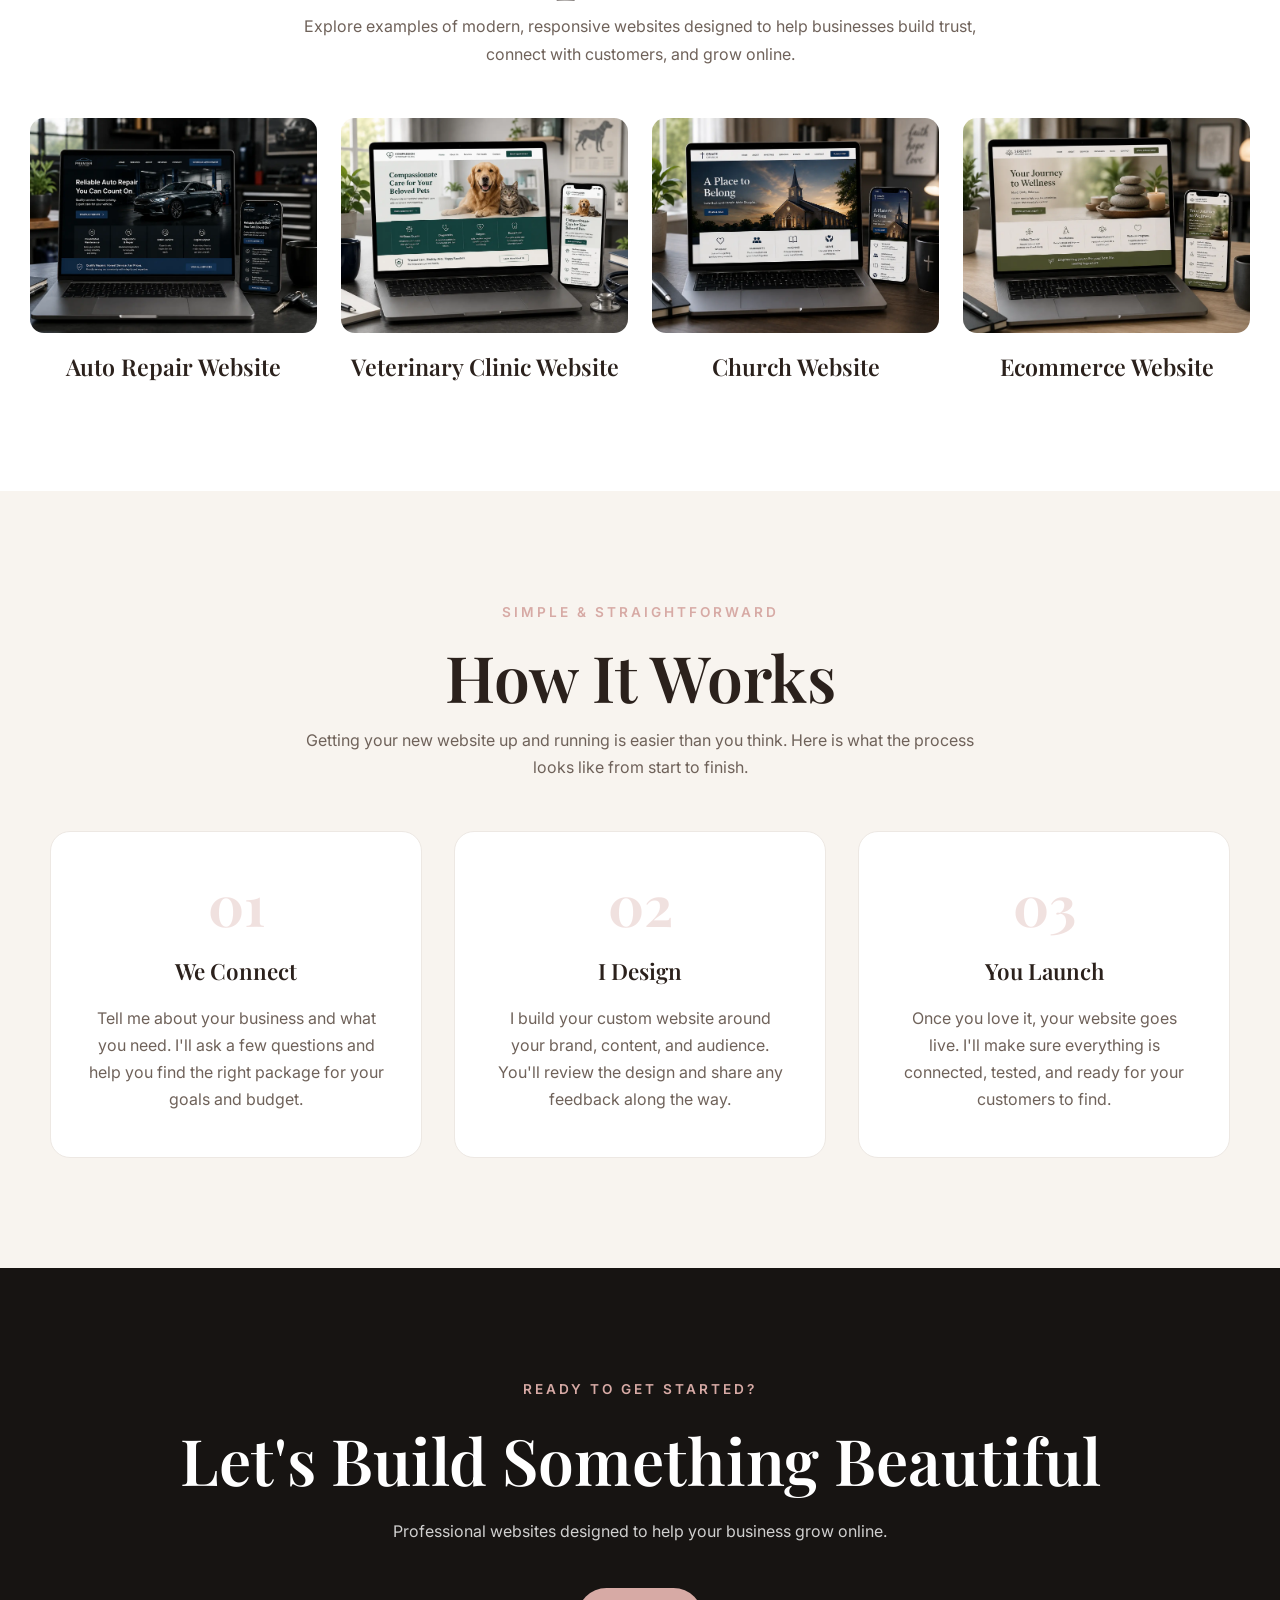
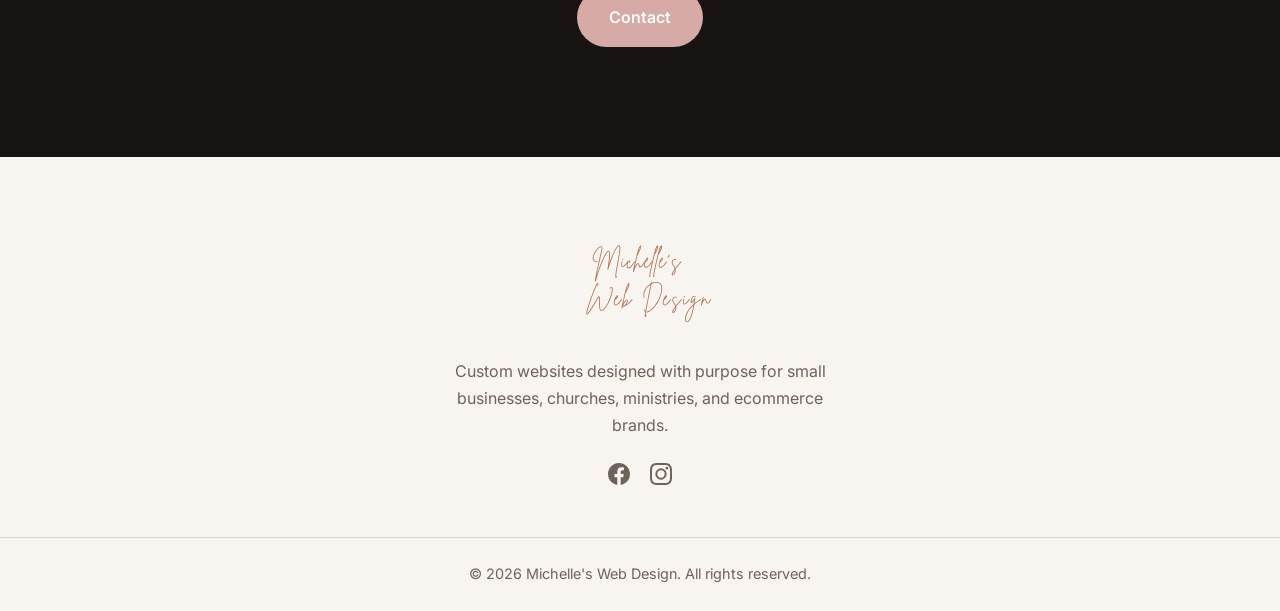
==== commit f0ddba01: "Simplify footer to logo, description, social icons only — remove nav columns" ====
--- a/index.html
+++ b/index.html
@@ -187,33 +187,18 @@
   </main>
 
   <footer class="footer">
-    <div class="container footer-grid">
-      <div class="footer-brand">
-        <div class="footer-logo-wrap">
-          <img src="images/michelles-web-design-logo.svg" alt="Michelle's Web Design logo" class="footer-logo">
-        </div>
-        <p class="footer-description">Custom websites designed with purpose for small businesses, churches, ministries, and ecommerce brands.</p>
-        <div class="footer-social">
-          <a href="https://www.facebook.com/michelleswebdesign" target="_blank" rel="noopener noreferrer" aria-label="Michelle's Web Design on Facebook">
-            <svg xmlns="http://www.w3.org/2000/svg" viewBox="0 0 24 24" fill="currentColor" width="22" height="22"><path d="M24 12.073c0-6.627-5.373-12-12-12s-12 5.373-12 12c0 5.99 4.388 10.954 10.125 11.854v-8.385H7.078v-3.47h3.047V9.43c0-3.007 1.792-4.669 4.533-4.669 1.312 0 2.686.235 2.686.235v2.953H15.83c-1.491 0-1.956.925-1.956 1.874v2.25h3.328l-.532 3.47h-2.796v8.385C19.612 23.027 24 18.062 24 12.073z"/></svg>
-          </a>
-          <a href="https://www.instagram.com/michelleswebdesign" target="_blank" rel="noopener noreferrer" aria-label="Michelle's Web Design on Instagram">
-            <svg xmlns="http://www.w3.org/2000/svg" viewBox="0 0 24 24" fill="currentColor" width="22" height="22"><path d="M12 2.163c3.204 0 3.584.012 4.85.07 3.252.148 4.771 1.691 4.919 4.919.058 1.265.069 1.645.069 4.849 0 3.205-.012 3.584-.069 4.849-.149 3.225-1.664 4.771-4.919 4.919-1.266.058-1.644.07-4.85.07-3.204 0-3.584-.012-4.849-.07-3.26-.149-4.771-1.699-4.919-4.92-.058-1.265-.07-1.644-.07-4.849 0-3.204.013-3.583.07-4.849.149-3.227 1.664-4.771 4.919-4.919 1.266-.057 1.645-.069 4.849-.069zM12 0C8.741 0 8.333.014 7.053.072 2.695.272.273 2.69.073 7.052.014 8.333 0 8.741 0 12c0 3.259.014 3.668.072 4.948.2 4.358 2.618 6.78 6.98 6.98C8.333 23.986 8.741 24 12 24c3.259 0 3.668-.014 4.948-.072 4.354-.2 6.782-2.618 6.979-6.98.059-1.28.073-1.689.073-4.948 0-3.259-.014-3.667-.072-4.947-.196-4.354-2.617-6.78-6.979-6.98C15.668.014 15.259 0 12 0zm0 5.838a6.162 6.162 0 100 12.324 6.162 6.162 0 000-12.324zM12 16a4 4 0 110-8 4 4 0 010 8zm6.406-11.845a1.44 1.44 0 100 2.881 1.44 1.44 0 000-2.881z"/></svg>
-          </a>
-        </div>
-      </div>
-      <div class="footer-links">
-        <h3>Quick Links</h3>
-        <a href="index.html">Home</a>
-        <a href="services.html">Services</a>
-        <a href="about.html">About</a>
-        <a href="contact.html">Contact</a>
-      </div>
-      <div class="footer-links">
-        <h3>Services</h3>
-        <a href="services.html">One-Page Website</a>
-        <a href="services.html">Business Website</a>
-        <a href="services.html">Ecommerce Website</a>
+    <div class="container footer-inner">
+      <div class="footer-logo-wrap">
+        <img src="images/michelles-web-design-logo.svg" alt="Michelle's Web Design logo" class="footer-logo">
+      </div>
+      <p class="footer-description">Custom websites designed with purpose for small businesses, churches, ministries, and ecommerce brands.</p>
+      <div class="footer-social">
+        <a href="https://www.facebook.com/michelleswebdesign" target="_blank" rel="noopener noreferrer" aria-label="Michelle's Web Design on Facebook">
+          <svg xmlns="http://www.w3.org/2000/svg" viewBox="0 0 24 24" fill="currentColor" width="22" height="22"><path d="M24 12.073c0-6.627-5.373-12-12-12s-12 5.373-12 12c0 5.99 4.388 10.954 10.125 11.854v-8.385H7.078v-3.47h3.047V9.43c0-3.007 1.792-4.669 4.533-4.669 1.312 0 2.686.235 2.686.235v2.953H15.83c-1.491 0-1.956.925-1.956 1.874v2.25h3.328l-.532 3.47h-2.796v8.385C19.612 23.027 24 18.062 24 12.073z"/></svg>
+        </a>
+        <a href="https://www.instagram.com/michelleswebdesign" target="_blank" rel="noopener noreferrer" aria-label="Michelle's Web Design on Instagram">
+          <svg xmlns="http://www.w3.org/2000/svg" viewBox="0 0 24 24" fill="currentColor" width="22" height="22"><path d="M12 2.163c3.204 0 3.584.012 4.85.07 3.252.148 4.771 1.691 4.919 4.919.058 1.265.069 1.645.069 4.849 0 3.205-.012 3.584-.069 4.849-.149 3.225-1.664 4.771-4.919 4.919-1.266.058-1.644.07-4.85.07-3.204 0-3.584-.012-4.849-.07-3.26-.149-4.771-1.699-4.919-4.92-.058-1.265-.07-1.644-.07-4.849 0-3.204.013-3.583.07-4.849.149-3.227 1.664-4.771 4.919-4.919 1.266-.057 1.645-.069 4.849-.069zM12 0C8.741 0 8.333.014 7.053.072 2.695.272.273 2.69.073 7.052.014 8.333 0 8.741 0 12c0 3.259.014 3.668.072 4.948.2 4.358 2.618 6.78 6.98 6.98C8.333 23.986 8.741 24 12 24c3.259 0 3.668-.014 4.948-.072 4.354-.2 6.782-2.618 6.979-6.98.059-1.28.073-1.689.073-4.948 0-3.259-.014-3.667-.072-4.947-.196-4.354-2.617-6.78-6.979-6.98C15.668.014 15.259 0 12 0zm0 5.838a6.162 6.162 0 100 12.324 6.162 6.162 0 000-12.324zM12 16a4 4 0 110-8 4 4 0 010 8zm6.406-11.845a1.44 1.44 0 100 2.881 1.44 1.44 0 000-2.881z"/></svg>
+        </a>
       </div>
     </div>
     <div class="footer-bottom">
--- a/css/style.css
+++ b/css/style.css
@@ -267,25 +267,20 @@
 
 .footer {
     background: var(--bg-soft);
-    padding-top: 80px;
-}
-
-.footer-grid {
-    display: grid;
-    grid-template-columns: 1.5fr 1fr 1fr;
-    gap: 60px;
-    padding-bottom: 60px;
-}
-
-.footer-brand {
+    padding-top: 64px;
+}
+
+.footer-inner {
     display: flex;
     flex-direction: column;
-    align-items: flex-start;
+    align-items: center;
+    text-align: center;
+    padding-bottom: 52px;
 }
 
 .footer-logo-wrap {
-    width: 260px;
-    max-width: 260px;
+    width: 200px;
+    max-width: 200px;
     margin-bottom: 20px;
 }
 
@@ -297,13 +292,13 @@
 
 .footer-description {
     color: var(--text-light);
-    max-width: 320px;
+    max-width: 420px;
+    margin-bottom: 24px;
 }
 
 .footer-social {
     display: flex;
-    gap: 18px;
-    margin-top: 20px;
+    gap: 20px;
 }
 
 .footer-social a {
@@ -314,29 +309,6 @@
 }
 
 .footer-social a:hover {
-    color: var(--rose);
-}
-
-.footer-links {
-    display: flex;
-    flex-direction: column;
-    align-items: flex-start;
-    gap: 12px;
-}
-
-.footer-links h3 {
-    color: var(--text);
-    margin-bottom: 20px;
-    font-size: 1.1rem;
-}
-
-.footer-links a {
-    color: var(--text-light);
-    text-decoration: none;
-    transition: color .3s ease;
-}
-
-.footer-links a:hover {
     color: var(--rose);
 }
 
@@ -1130,54 +1102,6 @@
         padding: 28px;
     }
 
-    .footer {
-        padding-top: 55px;
-    }
-
-    .footer-grid {
-        grid-template-columns: 1fr;
-        gap: 28px;
-        text-align: center;
-        padding-bottom: 45px;
-    }
-
-    .footer-brand {
-        align-items: center;
-    }
-
-    .footer-social {
-        justify-content: center;
-    }
-
-    .footer-logo-wrap {
-        width: 125px;
-        max-width: 125px;
-        margin-bottom: 18px;
-    }
-
-    .footer-description {
-        max-width: 100%;
-        font-size: 1rem;
-        line-height: 1.6;
-    }
-
-    .footer-links {
-        align-items: center;
-        gap: 10px;
-    }
-
-    .footer-links h3 {
-        margin-bottom: 12px;
-    }
-
-    .footer-links a {
-        font-size: 1rem;
-    }
-
-    .footer-bottom {
-        padding: 20px 0;
-    }
-
     .nav-logo {
         width: 100%;
         height: auto;
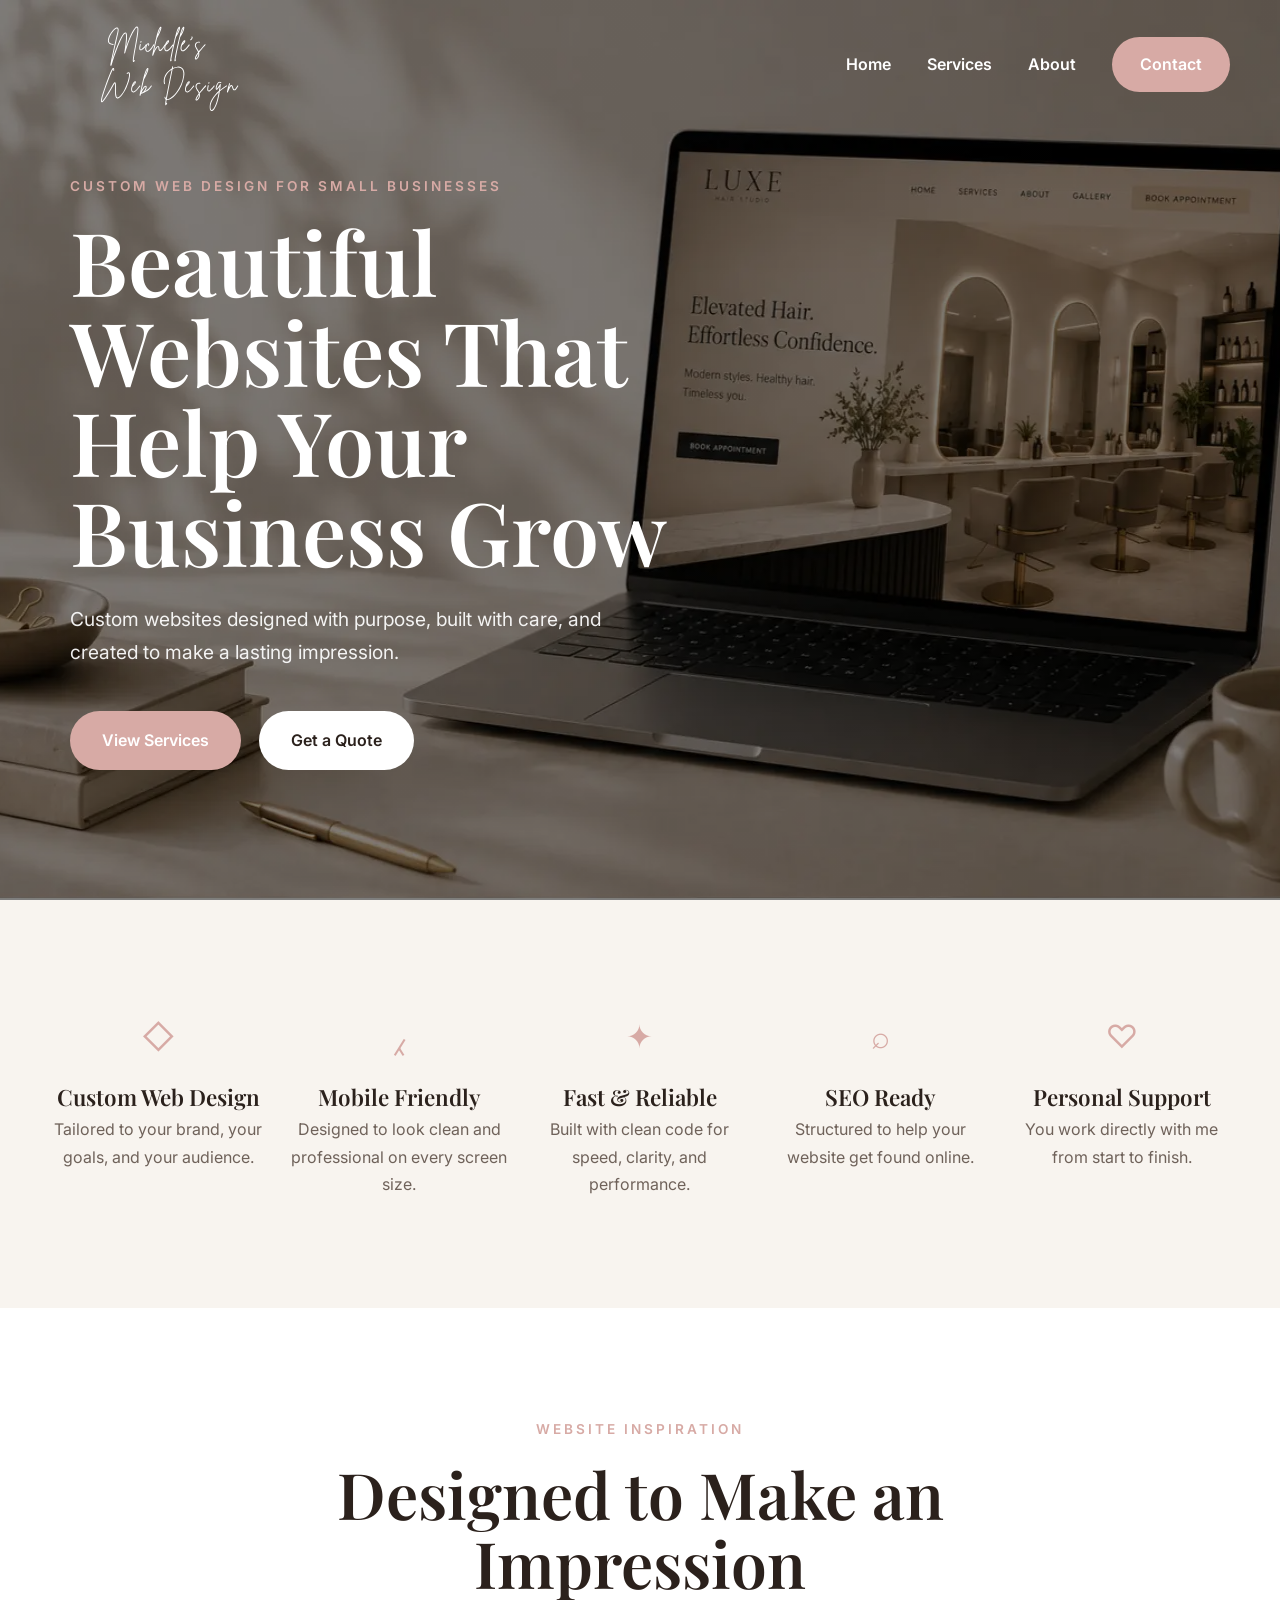
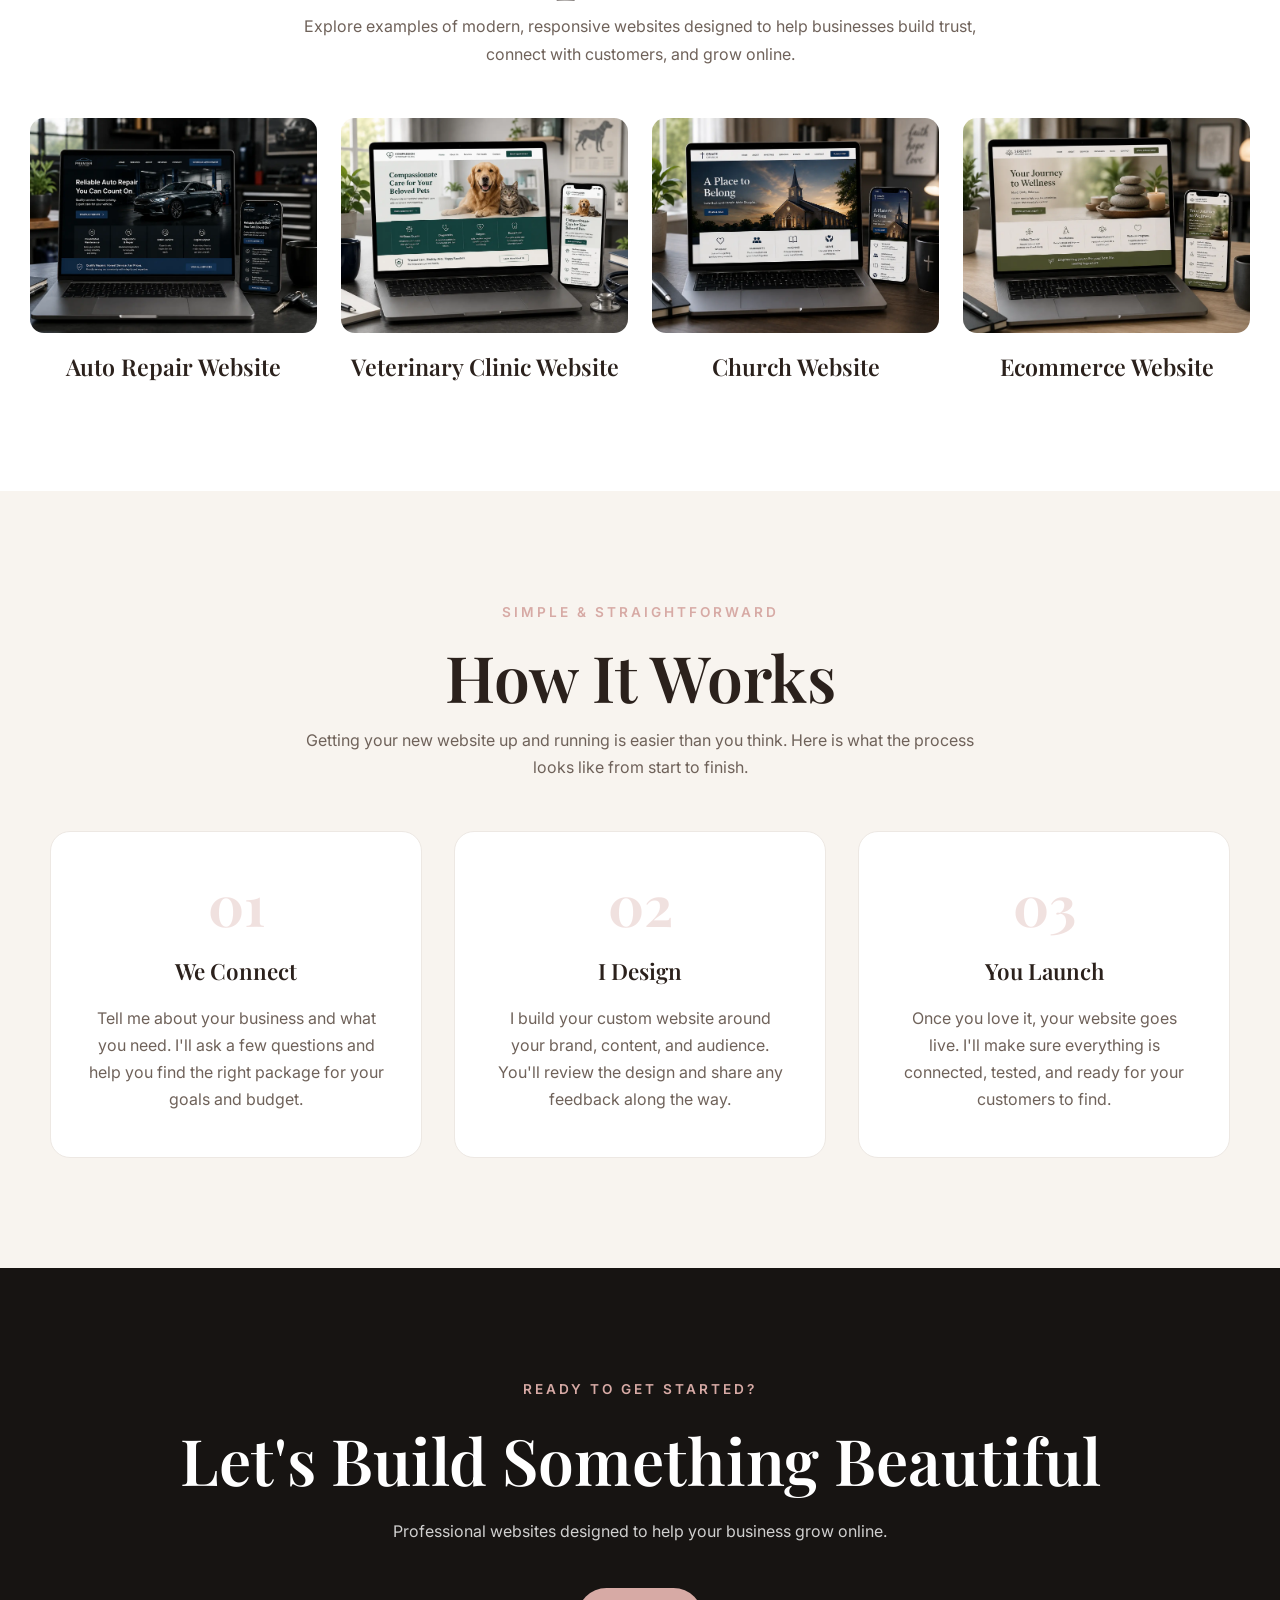
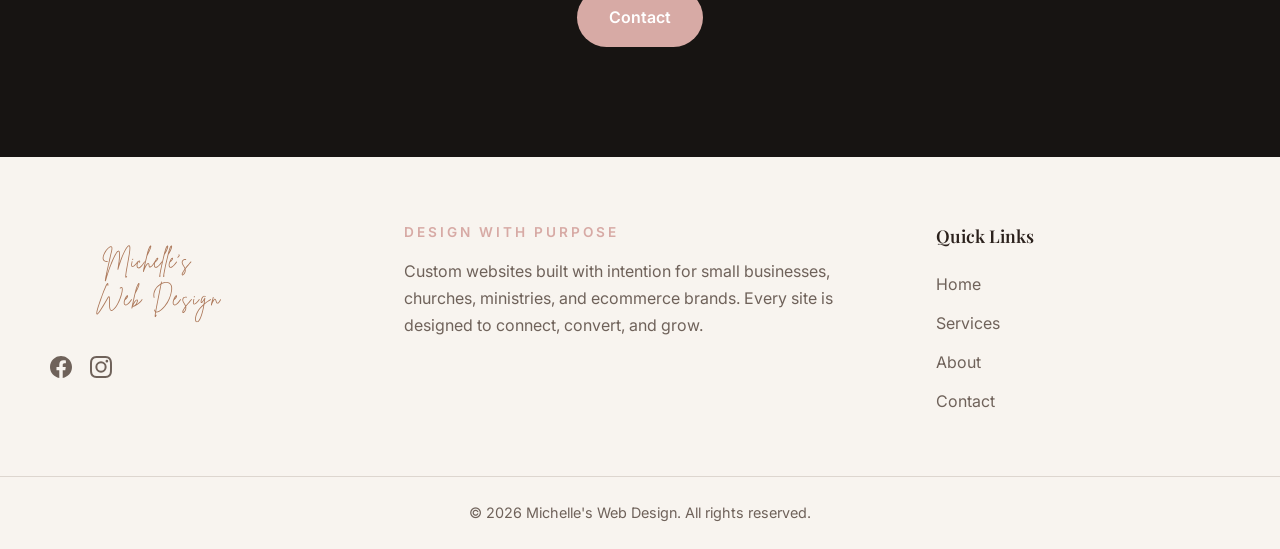
==== commit 1d014baf: "Restore 3-column footer: logo/social, Design with Purpose tagline, Quick Links" ====
--- a/index.html
+++ b/index.html
@@ -187,18 +187,30 @@
   </main>
 
   <footer class="footer">
-    <div class="container footer-inner">
-      <div class="footer-logo-wrap">
-        <img src="images/michelles-web-design-logo.svg" alt="Michelle's Web Design logo" class="footer-logo">
-      </div>
-      <p class="footer-description">Custom websites designed with purpose for small businesses, churches, ministries, and ecommerce brands.</p>
-      <div class="footer-social">
-        <a href="https://www.facebook.com/michelleswebdesign" target="_blank" rel="noopener noreferrer" aria-label="Michelle's Web Design on Facebook">
-          <svg xmlns="http://www.w3.org/2000/svg" viewBox="0 0 24 24" fill="currentColor" width="22" height="22"><path d="M24 12.073c0-6.627-5.373-12-12-12s-12 5.373-12 12c0 5.99 4.388 10.954 10.125 11.854v-8.385H7.078v-3.47h3.047V9.43c0-3.007 1.792-4.669 4.533-4.669 1.312 0 2.686.235 2.686.235v2.953H15.83c-1.491 0-1.956.925-1.956 1.874v2.25h3.328l-.532 3.47h-2.796v8.385C19.612 23.027 24 18.062 24 12.073z"/></svg>
-        </a>
-        <a href="https://www.instagram.com/michelleswebdesign" target="_blank" rel="noopener noreferrer" aria-label="Michelle's Web Design on Instagram">
-          <svg xmlns="http://www.w3.org/2000/svg" viewBox="0 0 24 24" fill="currentColor" width="22" height="22"><path d="M12 2.163c3.204 0 3.584.012 4.85.07 3.252.148 4.771 1.691 4.919 4.919.058 1.265.069 1.645.069 4.849 0 3.205-.012 3.584-.069 4.849-.149 3.225-1.664 4.771-4.919 4.919-1.266.058-1.644.07-4.85.07-3.204 0-3.584-.012-4.849-.07-3.26-.149-4.771-1.699-4.919-4.92-.058-1.265-.07-1.644-.07-4.849 0-3.204.013-3.583.07-4.849.149-3.227 1.664-4.771 4.919-4.919 1.266-.057 1.645-.069 4.849-.069zM12 0C8.741 0 8.333.014 7.053.072 2.695.272.273 2.69.073 7.052.014 8.333 0 8.741 0 12c0 3.259.014 3.668.072 4.948.2 4.358 2.618 6.78 6.98 6.98C8.333 23.986 8.741 24 12 24c3.259 0 3.668-.014 4.948-.072 4.354-.2 6.782-2.618 6.979-6.98.059-1.28.073-1.689.073-4.948 0-3.259-.014-3.667-.072-4.947-.196-4.354-2.617-6.78-6.979-6.98C15.668.014 15.259 0 12 0zm0 5.838a6.162 6.162 0 100 12.324 6.162 6.162 0 000-12.324zM12 16a4 4 0 110-8 4 4 0 010 8zm6.406-11.845a1.44 1.44 0 100 2.881 1.44 1.44 0 000-2.881z"/></svg>
-        </a>
+    <div class="container footer-grid">
+      <div class="footer-brand">
+        <div class="footer-logo-wrap">
+          <img src="images/michelles-web-design-logo.svg" alt="Michelle's Web Design logo" class="footer-logo">
+        </div>
+        <div class="footer-social">
+          <a href="https://www.facebook.com/michelleswebdesign" target="_blank" rel="noopener noreferrer" aria-label="Michelle's Web Design on Facebook">
+            <svg xmlns="http://www.w3.org/2000/svg" viewBox="0 0 24 24" fill="currentColor" width="22" height="22"><path d="M24 12.073c0-6.627-5.373-12-12-12s-12 5.373-12 12c0 5.99 4.388 10.954 10.125 11.854v-8.385H7.078v-3.47h3.047V9.43c0-3.007 1.792-4.669 4.533-4.669 1.312 0 2.686.235 2.686.235v2.953H15.83c-1.491 0-1.956.925-1.956 1.874v2.25h3.328l-.532 3.47h-2.796v8.385C19.612 23.027 24 18.062 24 12.073z"/></svg>
+          </a>
+          <a href="https://www.instagram.com/michelleswebdesign" target="_blank" rel="noopener noreferrer" aria-label="Michelle's Web Design on Instagram">
+            <svg xmlns="http://www.w3.org/2000/svg" viewBox="0 0 24 24" fill="currentColor" width="22" height="22"><path d="M12 2.163c3.204 0 3.584.012 4.85.07 3.252.148 4.771 1.691 4.919 4.919.058 1.265.069 1.645.069 4.849 0 3.205-.012 3.584-.069 4.849-.149 3.225-1.664 4.771-4.919 4.919-1.266.058-1.644.07-4.85.07-3.204 0-3.584-.012-4.849-.07-3.26-.149-4.771-1.699-4.919-4.92-.058-1.265-.07-1.644-.07-4.849 0-3.204.013-3.583.07-4.849.149-3.227 1.664-4.771 4.919-4.919 1.266-.057 1.645-.069 4.849-.069zM12 0C8.741 0 8.333.014 7.053.072 2.695.272.273 2.69.073 7.052.014 8.333 0 8.741 0 12c0 3.259.014 3.668.072 4.948.2 4.358 2.618 6.78 6.98 6.98C8.333 23.986 8.741 24 12 24c3.259 0 3.668-.014 4.948-.072 4.354-.2 6.782-2.618 6.979-6.98.059-1.28.073-1.689.073-4.948 0-3.259-.014-3.667-.072-4.947-.196-4.354-2.617-6.78-6.979-6.98C15.668.014 15.259 0 12 0zm0 5.838a6.162 6.162 0 100 12.324 6.162 6.162 0 000-12.324zM12 16a4 4 0 110-8 4 4 0 010 8zm6.406-11.845a1.44 1.44 0 100 2.881 1.44 1.44 0 000-2.881z"/></svg>
+          </a>
+        </div>
+      </div>
+      <div class="footer-about">
+        <p class="eyebrow">Design with Purpose</p>
+        <p>Custom websites built with intention for small businesses, churches, ministries, and ecommerce brands. Every site is designed to connect, convert, and grow.</p>
+      </div>
+      <div class="footer-links">
+        <h3>Quick Links</h3>
+        <a href="index.html">Home</a>
+        <a href="services.html">Services</a>
+        <a href="about.html">About</a>
+        <a href="contact.html">Contact</a>
       </div>
     </div>
     <div class="footer-bottom">
--- a/css/style.css
+++ b/css/style.css
@@ -270,18 +270,24 @@
     padding-top: 64px;
 }
 
-.footer-inner {
+.footer-grid {
+    display: grid;
+    grid-template-columns: 1fr 1.6fr 1fr;
+    gap: 60px;
+    padding-bottom: 60px;
+    align-items: start;
+}
+
+.footer-brand {
     display: flex;
     flex-direction: column;
-    align-items: center;
-    text-align: center;
-    padding-bottom: 52px;
+    align-items: flex-start;
+    gap: 18px;
 }
 
 .footer-logo-wrap {
     width: 200px;
     max-width: 200px;
-    margin-bottom: 20px;
 }
 
 .footer-logo {
@@ -290,15 +296,9 @@
     display: block;
 }
 
-.footer-description {
-    color: var(--text-light);
-    max-width: 420px;
-    margin-bottom: 24px;
-}
-
 .footer-social {
     display: flex;
-    gap: 20px;
+    gap: 18px;
 }
 
 .footer-social a {
@@ -309,6 +309,37 @@
 }
 
 .footer-social a:hover {
+    color: var(--rose);
+}
+
+.footer-about .eyebrow {
+    margin-bottom: 14px;
+}
+
+.footer-about p {
+    line-height: 1.7;
+}
+
+.footer-links {
+    display: flex;
+    flex-direction: column;
+    align-items: flex-start;
+    gap: 12px;
+}
+
+.footer-links h3 {
+    color: var(--text);
+    margin-bottom: 8px;
+    font-size: 1.1rem;
+}
+
+.footer-links a {
+    color: var(--text-light);
+    text-decoration: none;
+    transition: color .3s ease;
+}
+
+.footer-links a:hover {
     color: var(--rose);
 }
 
@@ -1028,6 +1059,16 @@
     .contact-grid {
         gap: 50px;
     }
+
+    .footer-grid {
+        grid-template-columns: 1fr 1fr;
+        gap: 40px;
+    }
+
+    .footer-about {
+        grid-column: 1 / -1;
+        order: -1;
+    }
 }
 
 @media (max-width: 768px) {
@@ -1102,6 +1143,30 @@
         padding: 28px;
     }
 
+    .footer-grid {
+        grid-template-columns: 1fr;
+        gap: 32px;
+        text-align: center;
+        padding-bottom: 48px;
+    }
+
+    .footer-about {
+        order: -1;
+        grid-column: auto;
+    }
+
+    .footer-brand {
+        align-items: center;
+    }
+
+    .footer-social {
+        justify-content: center;
+    }
+
+    .footer-links {
+        align-items: center;
+    }
+
     .nav-logo {
         width: 100%;
         height: auto;
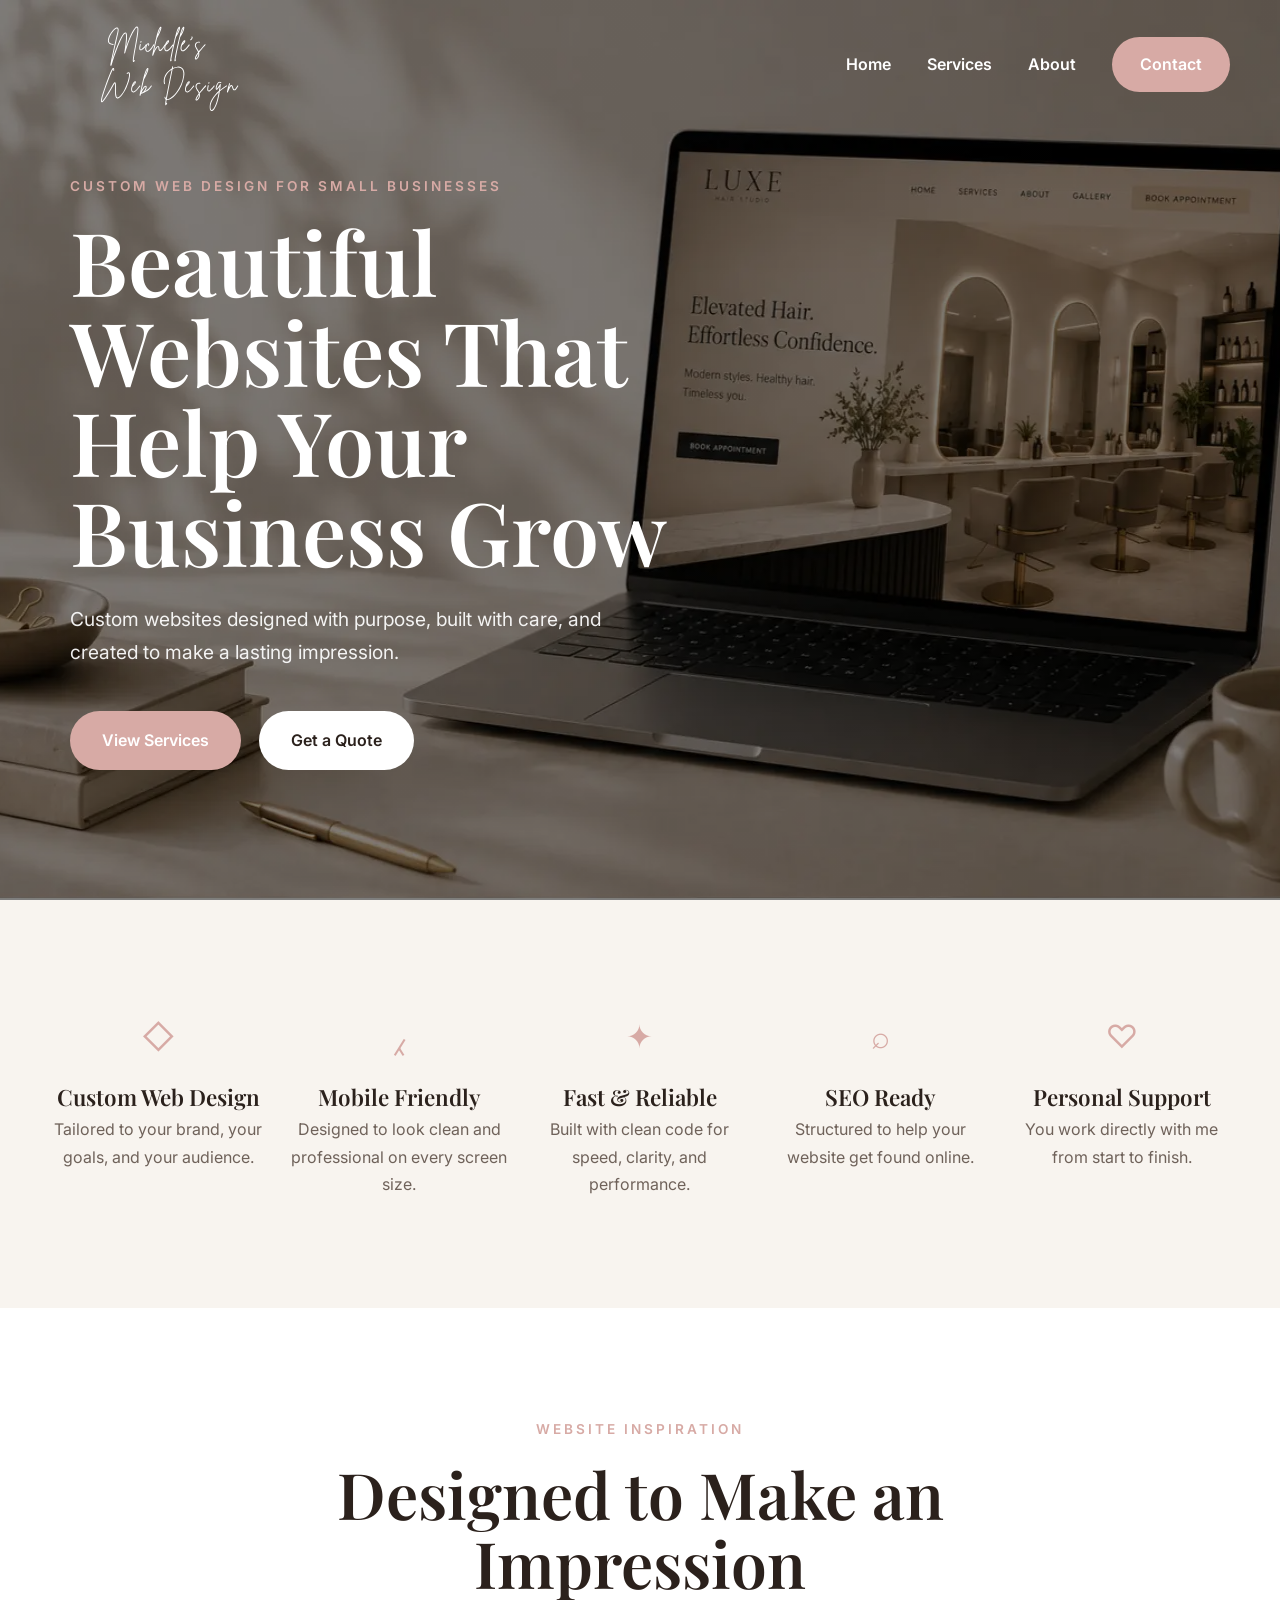
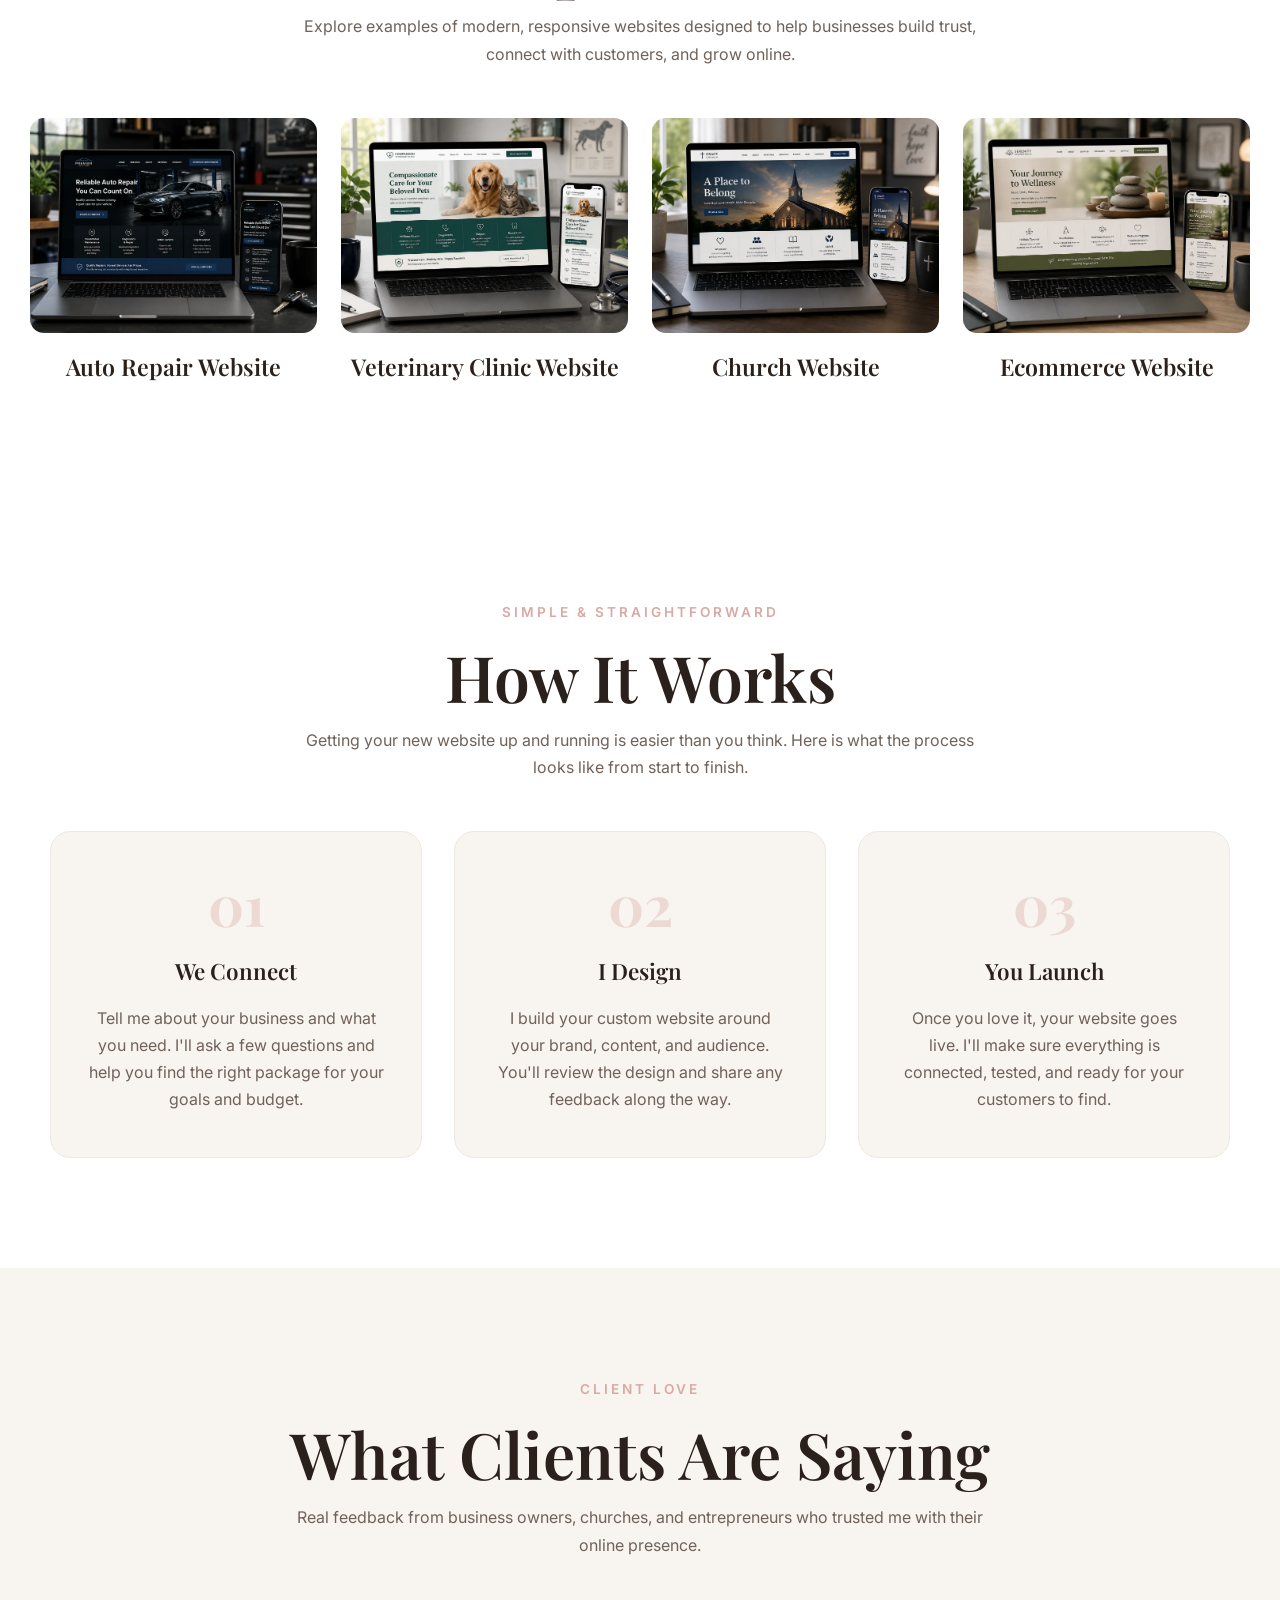
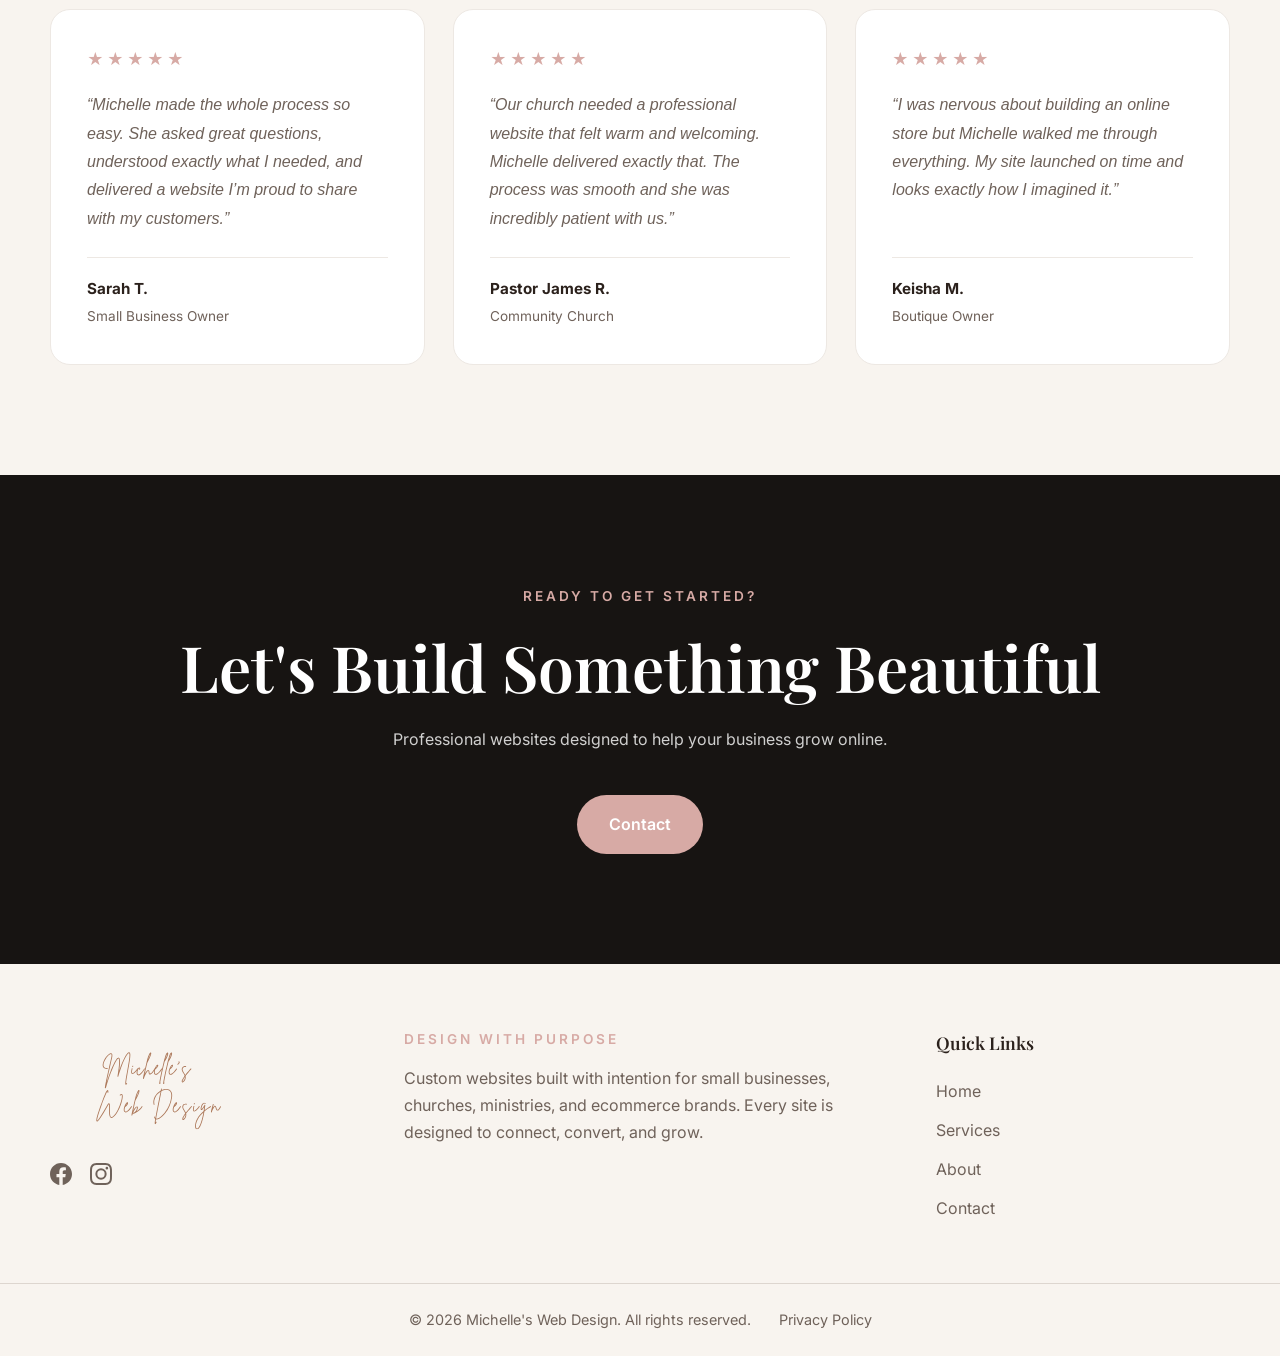
==== commit 60d05faa: "Add testimonials to homepage, response time to contact, privacy link to footers" ====
--- a/index.html
+++ b/index.html
@@ -33,14 +33,18 @@
   <script type="application/ld+json">
   {
     "@context": "https://schema.org",
-    "@type": "ProfessionalService",
+    "@type": "LocalBusiness",
     "name": "Michelle's Web Design",
     "url": "https://michelleswebdesign.net",
     "email": "michelleswebdesign@gmail.com",
     "description": "Custom web design services for small businesses, churches, ministries, and ecommerce brands.",
     "serviceType": "Web Design",
     "areaServed": "United States",
-    "priceRange": "$150 – $1,200"
+    "priceRange": "$150 – $1,200",
+    "sameAs": [
+      "https://www.facebook.com/michelleswebdesign",
+      "https://www.instagram.com/michelleswebdesign"
+    ]
   }
   </script>
 </head>
@@ -175,6 +179,43 @@
       </div>
     </section>
 
+    <!-- PLACEHOLDER TESTIMONIALS — Replace with real client reviews -->
+    <section class="testimonials" id="testimonials">
+      <div class="container">
+        <div class="section-heading">
+          <p class="eyebrow">Client Love</p>
+          <h2>What Clients Are Saying</h2>
+          <p>Real feedback from business owners, churches, and entrepreneurs who trusted me with their online presence.</p>
+        </div>
+        <div class="testimonials-grid">
+          <div class="testimonial-card">
+            <div class="testimonial-stars">&#9733;&#9733;&#9733;&#9733;&#9733;</div>
+            <p class="testimonial-quote">&ldquo;Michelle made the whole process so easy. She asked great questions, understood exactly what I needed, and delivered a website I&rsquo;m proud to share with my customers.&rdquo;</p>
+            <div class="testimonial-author">
+              <span class="testimonial-name">Sarah T.</span>
+              <span class="testimonial-business">Small Business Owner</span>
+            </div>
+          </div>
+          <div class="testimonial-card">
+            <div class="testimonial-stars">&#9733;&#9733;&#9733;&#9733;&#9733;</div>
+            <p class="testimonial-quote">&ldquo;Our church needed a professional website that felt warm and welcoming. Michelle delivered exactly that. The process was smooth and she was incredibly patient with us.&rdquo;</p>
+            <div class="testimonial-author">
+              <span class="testimonial-name">Pastor James R.</span>
+              <span class="testimonial-business">Community Church</span>
+            </div>
+          </div>
+          <div class="testimonial-card">
+            <div class="testimonial-stars">&#9733;&#9733;&#9733;&#9733;&#9733;</div>
+            <p class="testimonial-quote">&ldquo;I was nervous about building an online store but Michelle walked me through everything. My site launched on time and looks exactly how I imagined it.&rdquo;</p>
+            <div class="testimonial-author">
+              <span class="testimonial-name">Keisha M.</span>
+              <span class="testimonial-business">Boutique Owner</span>
+            </div>
+          </div>
+        </div>
+      </div>
+    </section>
+
     <section class="final-cta" id="contact">
       <div class="container final-cta-content">
         <p class="eyebrow">Ready to Get Started?</p>
@@ -214,8 +255,9 @@
       </div>
     </div>
     <div class="footer-bottom">
-      <div class="container">
+      <div class="container footer-bottom-inner">
         <p>&copy; 2026 Michelle's Web Design. All rights reserved.</p>
+        <a href="privacy.html" class="privacy-link">Privacy Policy</a>
       </div>
     </div>
   </footer>
--- a/css/style.css
+++ b/css/style.css
@@ -157,6 +157,18 @@
     transform: translateY(-2px);
 }
 
+.btn-outline {
+    background: transparent;
+    color: var(--text);
+    border: 2px solid #ddd6cf;
+}
+
+.btn-outline:hover {
+    border-color: var(--rose);
+    color: var(--rose);
+    transform: translateY(-2px);
+}
+
 /* =========================
    HEADER & NAV
 ========================= */
@@ -346,12 +358,31 @@
 .footer-bottom {
     border-top: 1px solid #ddd6cf;
     padding: 24px 0;
-    text-align: center;
+}
+
+.footer-bottom-inner {
+    display: flex;
+    align-items: center;
+    justify-content: center;
+    gap: 28px;
+    flex-wrap: wrap;
 }
 
 .footer-bottom p {
     color: var(--text-light);
     font-size: .9rem;
+    margin: 0;
+}
+
+.privacy-link {
+    color: var(--text-light);
+    font-size: .9rem;
+    text-decoration: none;
+    transition: color .3s ease;
+}
+
+.privacy-link:hover {
+    color: var(--rose);
 }
 
 /* =========================
@@ -498,11 +529,70 @@
 }
 
 /* =========================
+   TESTIMONIALS
+========================= */
+
+.testimonials {
+    background: var(--bg-soft);
+    padding: 110px 0;
+}
+
+.testimonials-grid {
+    display: grid;
+    grid-template-columns: repeat(3, 1fr);
+    gap: 28px;
+}
+
+.testimonial-card {
+    background: white;
+    border-radius: 20px;
+    padding: 36px;
+    border: 1px solid #ede8e3;
+    display: flex;
+    flex-direction: column;
+}
+
+.testimonial-stars {
+    color: var(--rose);
+    font-size: 1rem;
+    letter-spacing: 3px;
+    margin-bottom: 18px;
+}
+
+.testimonial-quote {
+    font-size: 1rem;
+    line-height: 1.78;
+    color: var(--text-light);
+    font-style: italic;
+    flex: 1;
+    margin-bottom: 24px;
+}
+
+.testimonial-author {
+    border-top: 1px solid #ede8e3;
+    padding-top: 18px;
+}
+
+.testimonial-name {
+    font-weight: 700;
+    color: var(--text);
+    font-size: .95rem;
+    display: block;
+}
+
+.testimonial-business {
+    font-size: .85rem;
+    color: var(--text-light);
+    display: block;
+    margin-top: 3px;
+}
+
+/* =========================
    PROCESS SECTION
 ========================= */
 
 .process-section {
-    background: var(--bg-soft);
+    background: var(--white);
     padding: 110px 0;
 }
 
@@ -513,7 +603,7 @@
 }
 
 .process-step {
-    background: white;
+    background: var(--bg-soft);
     border-radius: 20px;
     padding: 44px 36px;
     border: 1px solid #ede8e3;
@@ -628,6 +718,20 @@
     font-weight: 600;
 }
 
+.contact-response-note {
+    margin-top: 32px;
+    padding: 16px 20px;
+    background: var(--bg-soft);
+    border-radius: 12px;
+    border-left: 3px solid var(--rose);
+}
+
+.contact-response-note p {
+    font-size: .9rem;
+    color: var(--text-light);
+    margin: 0;
+}
+
 .contact-form {
     background: white;
     padding: 40px;
@@ -737,8 +841,8 @@
 
 .packages-grid {
     display: grid;
-    grid-template-columns: repeat(2, 1fr);
-    gap: 36px;
+    grid-template-columns: 1fr;
+    gap: 32px;
 }
 
 .package-card {
@@ -746,7 +850,7 @@
     border-radius: 24px;
     overflow: hidden;
     display: flex;
-    flex-direction: column;
+    flex-direction: row;
     transition: box-shadow .3s ease, transform .3s ease;
 }
 
@@ -756,7 +860,8 @@
 }
 
 .package-image {
-    height: 340px;
+    width: 380px;
+    flex-shrink: 0;
     overflow: hidden;
     background: var(--bg-soft);
 }
@@ -769,7 +874,7 @@
 }
 
 .package-body {
-    padding: 32px;
+    padding: 36px 40px;
     display: flex;
     flex-direction: column;
     flex: 1;
@@ -852,6 +957,25 @@
     justify-content: space-between;
     gap: 16px;
     flex-wrap: wrap;
+}
+
+.package-footer-actions {
+    display: flex;
+    flex-direction: column;
+    align-items: flex-end;
+    gap: 10px;
+}
+
+.agreement-link {
+    color: var(--text-light);
+    font-size: .82rem;
+    text-decoration: underline;
+    text-underline-offset: 3px;
+    transition: color .3s ease;
+}
+
+.agreement-link:hover {
+    color: var(--rose);
 }
 
 .package-code {
@@ -973,6 +1097,66 @@
     letter-spacing: 1px;
 }
 
+/* =========================
+   FAQ
+========================= */
+
+.faq-section {
+    background: var(--white);
+    padding: 100px 0;
+}
+
+.faq-list {
+    max-width: 820px;
+    margin: 0 auto;
+}
+
+.faq-item {
+    border-bottom: 1px solid #ede8e3;
+}
+
+.faq-item:first-of-type {
+    border-top: 1px solid #ede8e3;
+}
+
+.faq-item summary {
+    list-style: none;
+    cursor: pointer;
+    padding: 22px 0;
+    display: flex;
+    justify-content: space-between;
+    align-items: center;
+    font-weight: 600;
+    color: var(--text);
+    font-size: 1rem;
+    gap: 24px;
+    user-select: none;
+}
+
+.faq-item summary::-webkit-details-marker {
+    display: none;
+}
+
+.faq-item summary::after {
+    content: '+';
+    color: var(--rose);
+    font-size: 1.8rem;
+    font-weight: 300;
+    flex-shrink: 0;
+    line-height: 1;
+    font-family: 'Inter', sans-serif;
+    transition: transform .2s ease;
+}
+
+.faq-item[open] > summary::after {
+    content: '\2212';
+}
+
+.faq-answer {
+    padding: 0 40px 24px 0;
+    line-height: 1.75;
+}
+
 .services-cta {
     background: var(--white);
     padding: 100px 0;
@@ -988,6 +1172,202 @@
     margin: 0 auto 40px;
 }
 
+/* =========================
+   THANK YOU / ONBOARDING
+========================= */
+
+.thankyou-hero {
+    padding: 90px 0 80px;
+    background: var(--bg-soft);
+    text-align: center;
+}
+
+.thankyou-check {
+    width: 64px;
+    height: 64px;
+    background: var(--rose);
+    border-radius: 50%;
+    display: flex;
+    align-items: center;
+    justify-content: center;
+    margin: 0 auto 28px;
+    color: white;
+    font-size: 1.6rem;
+    font-weight: 700;
+}
+
+.thankyou-hero h1 {
+    margin-bottom: 20px;
+}
+
+.thankyou-hero p {
+    max-width: 560px;
+    margin: 0 auto;
+}
+
+.onboarding-section {
+    padding: 80px 0 100px;
+    background: white;
+}
+
+.onboarding-steps {
+    display: grid;
+    grid-template-columns: repeat(3, 1fr);
+    gap: 28px;
+    margin-bottom: 48px;
+}
+
+.onboarding-step {
+    background: var(--bg-soft);
+    border-radius: 20px;
+    padding: 40px 32px;
+    border: 1px solid #ede8e3;
+    text-align: center;
+    display: flex;
+    flex-direction: column;
+    align-items: center;
+}
+
+.onboarding-step.active {
+    background: white;
+    border-color: var(--rose);
+    box-shadow: 0 12px 32px rgba(215,170,165,.18);
+}
+
+.onboarding-number {
+    font-family: 'Playfair Display', serif;
+    font-size: 3rem;
+    font-weight: 700;
+    color: var(--rose);
+    opacity: .3;
+    line-height: 1;
+    margin-bottom: 20px;
+}
+
+.onboarding-step.active .onboarding-number {
+    opacity: 1;
+}
+
+.onboarding-step h3 {
+    margin-bottom: 14px;
+    color: var(--text);
+}
+
+.onboarding-step p {
+    margin-bottom: 28px;
+    font-size: .95rem;
+    flex: 1;
+}
+
+.onboarding-step .btn {
+    margin-top: auto;
+    width: 100%;
+}
+
+.onboarding-addendum {
+    background: var(--bg-soft);
+    border-radius: 16px;
+    padding: 28px 36px;
+    max-width: 800px;
+    margin: 0 auto 52px;
+    border-left: 4px solid var(--rose);
+}
+
+.onboarding-addendum p {
+    font-size: .92rem;
+    line-height: 1.75;
+    font-style: italic;
+}
+
+/* =========================
+   404 PAGE
+========================= */
+
+.not-found-section {
+    min-height: 75vh;
+    display: flex;
+    align-items: center;
+    background: var(--bg-soft);
+    padding: 100px 0;
+}
+
+.not-found-content {
+    text-align: center;
+    width: 100%;
+}
+
+.not-found-number {
+    font-family: 'Playfair Display', serif;
+    font-size: clamp(7rem, 22vw, 14rem);
+    font-weight: 700;
+    color: var(--rose);
+    opacity: .2;
+    line-height: 1;
+    margin-bottom: 8px;
+}
+
+.not-found-content .eyebrow {
+    margin-bottom: 20px;
+}
+
+.not-found-content h1 {
+    font-size: clamp(1.8rem, 4vw, 2.8rem);
+    margin-bottom: 18px;
+}
+
+.not-found-content > p {
+    max-width: 480px;
+    margin: 0 auto 40px;
+}
+
+.not-found-actions {
+    display: flex;
+    gap: 16px;
+    justify-content: center;
+    flex-wrap: wrap;
+}
+
+/* =========================
+   PRIVACY POLICY PAGE
+========================= */
+
+.privacy-section {
+    padding: 80px 0 110px;
+}
+
+.privacy-content {
+    max-width: 820px;
+    margin: 0 auto;
+}
+
+.privacy-content h2 {
+    font-size: 1.5rem;
+    margin: 44px 0 12px;
+    color: var(--text);
+}
+
+.privacy-content p {
+    margin-bottom: 16px;
+    line-height: 1.8;
+}
+
+.privacy-content ul {
+    margin: 8px 0 20px 24px;
+    display: flex;
+    flex-direction: column;
+    gap: 8px;
+}
+
+.privacy-content ul li {
+    color: var(--text-light);
+    line-height: 1.7;
+}
+
+.privacy-content a {
+    color: var(--rose);
+    text-decoration: underline;
+    text-underline-offset: 2px;
+}
 
 /* =========================
    RESPONSIVE
@@ -1047,7 +1427,6 @@
 
     .work-grid,
     .about-grid,
-    .packages-grid,
     .contact-grid {
         grid-template-columns: 1fr;
     }
@@ -1068,6 +1447,22 @@
     .footer-about {
         grid-column: 1 / -1;
         order: -1;
+    }
+
+    .package-image {
+        width: 300px;
+    }
+
+    .testimonials-grid {
+        grid-template-columns: 1fr;
+        max-width: 540px;
+        margin: 0 auto;
+    }
+
+    .onboarding-steps {
+        grid-template-columns: 1fr;
+        max-width: 520px;
+        margin: 0 auto 40px;
     }
 }
 
@@ -1167,6 +1562,27 @@
         align-items: center;
     }
 
+    .package-card {
+        flex-direction: column;
+    }
+
+    .package-image {
+        width: 100%;
+        height: 240px;
+    }
+
+    .package-body {
+        padding: 28px;
+    }
+
+    .package-footer-actions {
+        align-items: flex-start;
+    }
+
+    .onboarding-addendum {
+        padding: 24px;
+    }
+
     .nav-logo {
         width: 100%;
         height: auto;
